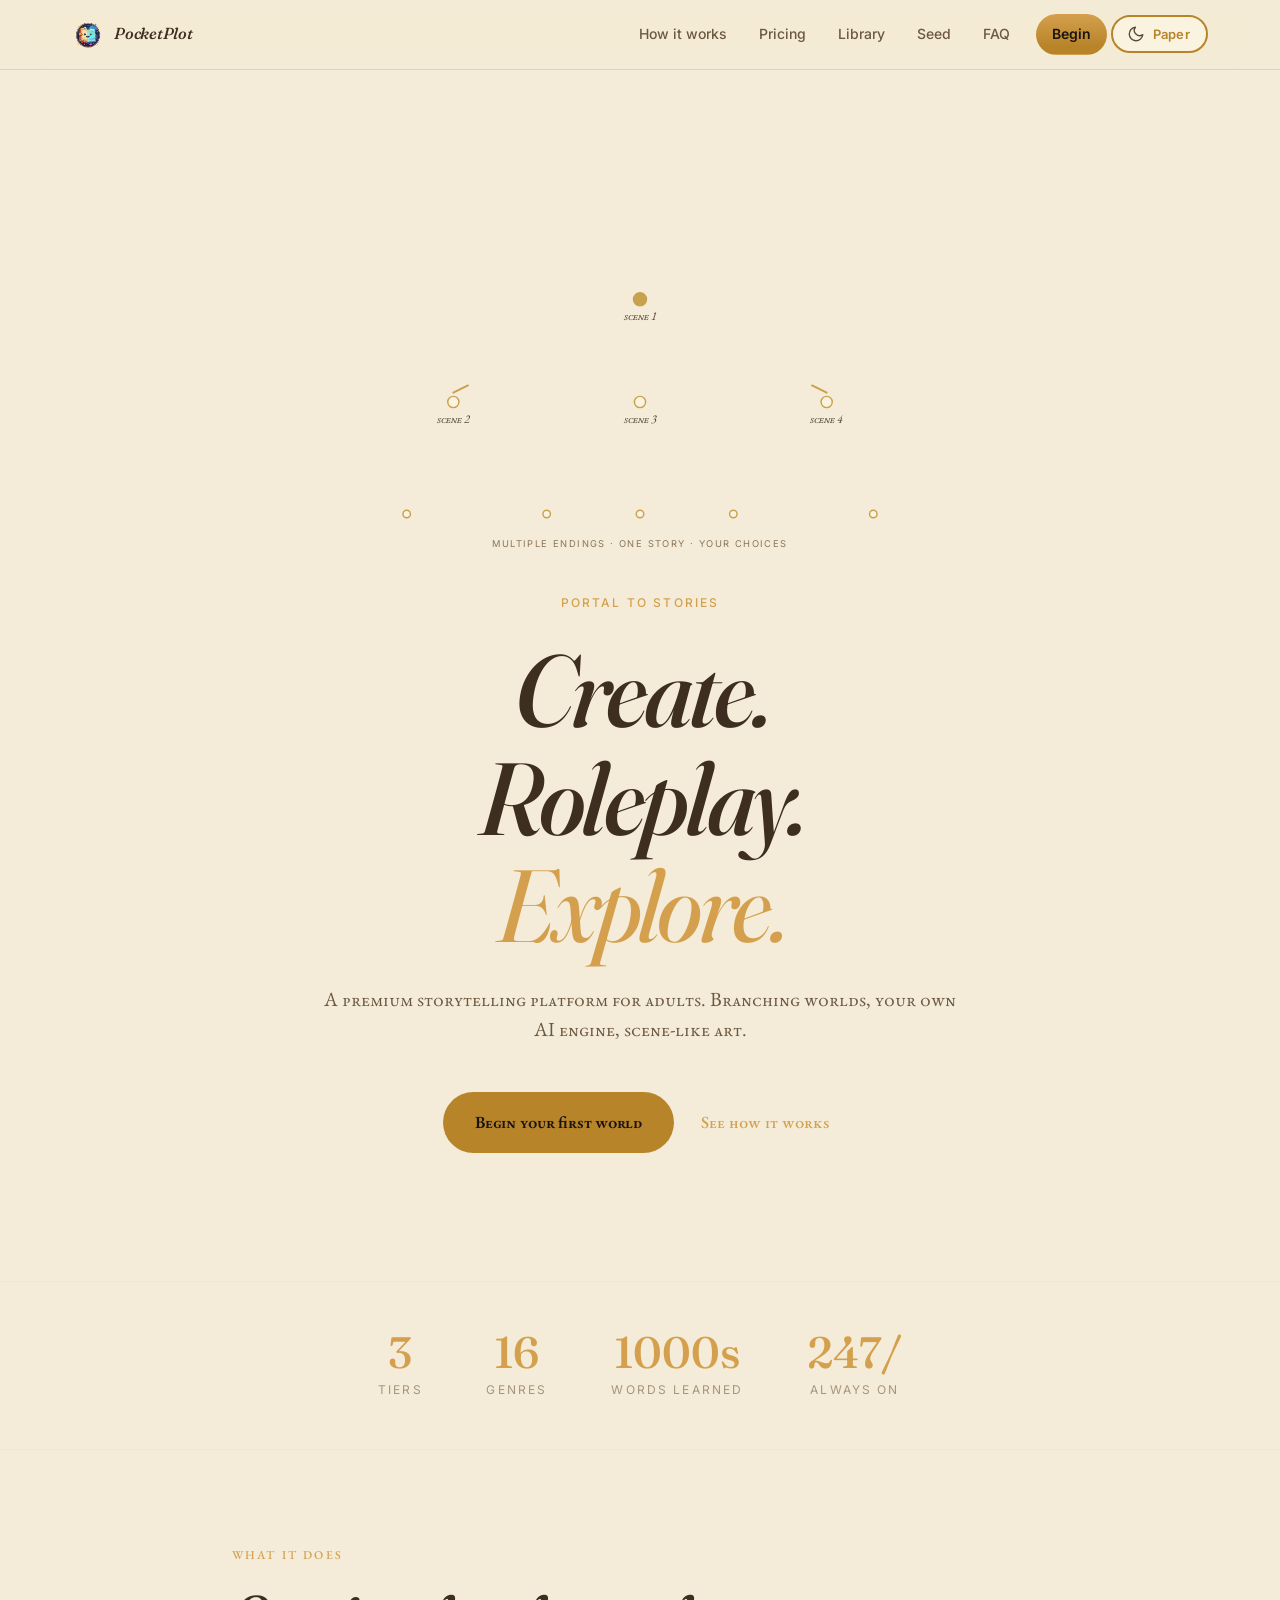
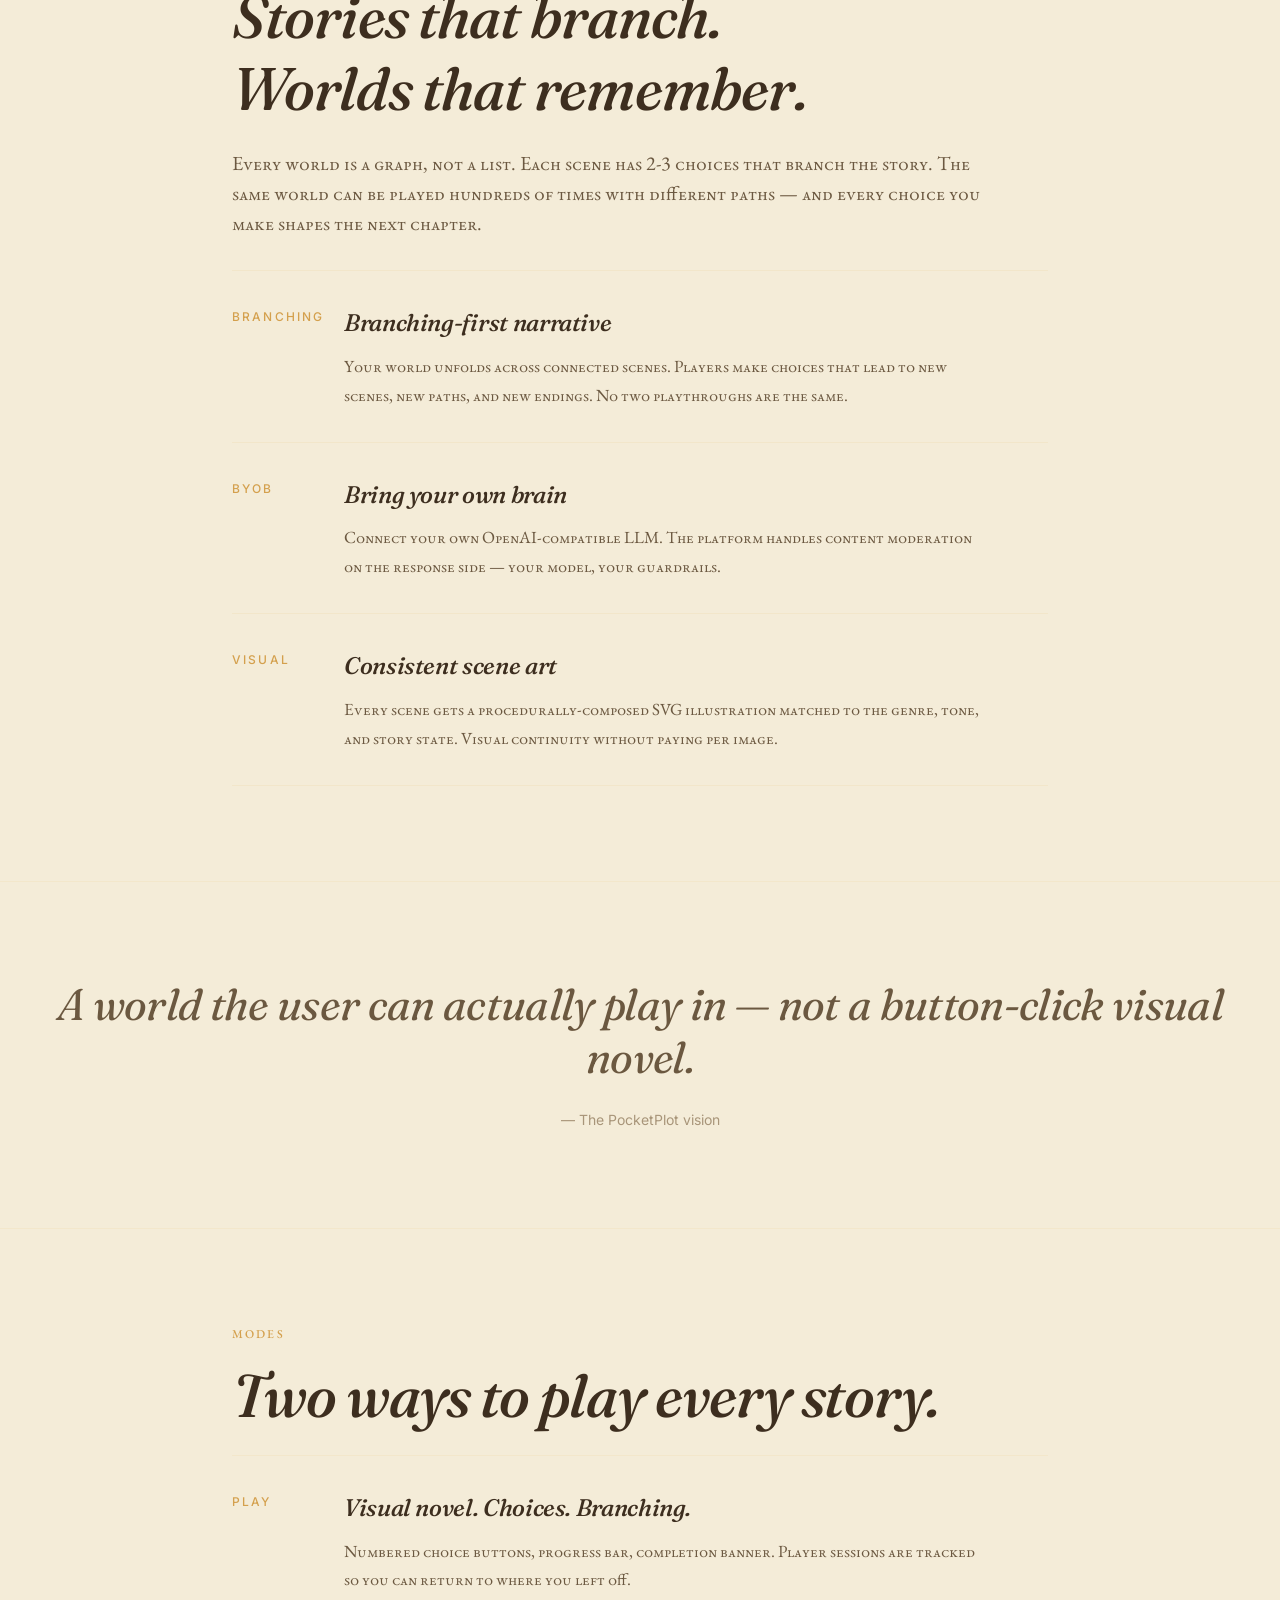
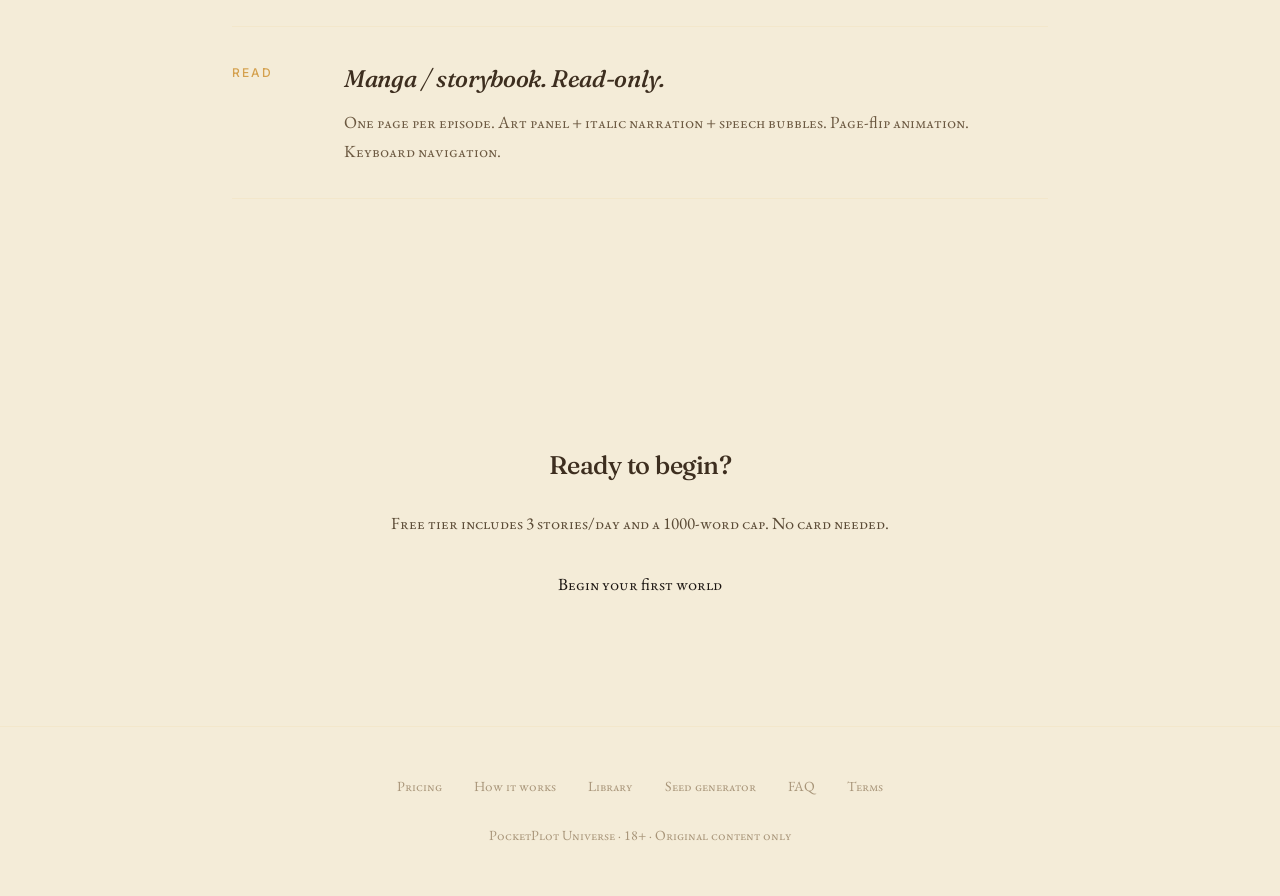
==== index.html @ 03533cb6 "v33: animated branching story SVG in hero + paper toggle fix" ====
<!doctype html>
<html lang="en">
<head>
<script>
(function() {
  const STORAGE_KEY = 'pocketplot-theme';
  // Valid themes
  const THEMES = ['warm-dark', 'warm-light'];
  const DEFAULT_THEME = 'warm-light';
  try {
    let theme = localStorage.getItem(STORAGE_KEY);
    if (!theme || !THEMES.includes(theme)) {
      // Detect system preference
      const prefersLight = window.matchMedia('(prefers-color-scheme: light)').matches;
      theme = DEFAULT_THEME;  // Always default to warm-light (Kindle paper)
      localStorage.setItem(STORAGE_KEY, theme);
    }
    document.documentElement.setAttribute('data-theme', theme);
    // Also expose theme on a CSS class for legacy support (if anyone uses it)
    document.documentElement.classList.add('theme-' + theme);
  } catch (e) {
    // localStorage might fail (private mode, etc) — fallback to default
    document.documentElement.setAttribute('data-theme', DEFAULT_THEME);
  }
})();
</script>
<meta charset="utf-8">
<meta name="viewport" content="width=device-width,initial-scale=1,viewport-fit=cover">
<title>PocketPlot Universe — Create. Roleplay. Explore.</title>
<meta name="description" content="Premium storytelling for adults. Branching worlds, BYOB, scene-like art. 18+.">
<link rel="canonical" href="/">
<link rel="manifest" href="/manifest.json">
<link rel="icon" type="image/png" href="/logo-icon-32.png" sizes="32x32">
<link rel="apple-touch-icon" href="/logo-icon-180.png">
<meta name="theme-color" content="#0a0f1c">
<meta property="og:title" content="PocketPlot Universe">
<meta property="og:description" content="Premium storytelling for adults. Branching worlds, BYOB, scene-like art. 18+.">
<meta property="og:type" content="website">
<meta property="og:image" content="/logo-og.png">
<meta property="og:image:width" content="1200">
<meta property="og:image:height" content="630">
<meta name="twitter:card" content="summary_large_image">
<meta name="twitter:image" content="/logo-og.png">
<link rel="preconnect" href="https://fonts.googleapis.com">
<link rel="preconnect" href="https://fonts.gstatic.com" crossorigin>
<link href="https://fonts.googleapis.com/css2?family=Fraunces:ital,wght@0,400;0,500;0,600;1,400;1,500&family=EB+Garamond:ital,wght@0,400;0,500;0,600;1,400&family=Inter:wght@400;500;600;700&display=swap" rel="stylesheet">
<link rel="stylesheet" href="/style.css?v=30">
</head>
<body>


<!-- V30-VERSION-FINGERPRINT: pocketplot-v30-2026-08-28-16:50-UNIQUE -->


<header class="nav">
  <div class="nav-row">
    <a href="/" class="brand-mark">
      <img src="/logo-240.png" alt="">
      <span class="word">PocketPlot</span>
    </a>
    <nav class="nav-links">
      <a href="/how-it-works" class="link">How it works</a>
      <a href="/pricing" class="link">Pricing</a>
      <a href="/library" class="link">Library</a>
      <a href="/seed" class="link">Seed</a>
      <a href="/faq" class="link">FAQ</a>
      <a href="/signup" class="cta">Begin</a>
      <button type="button" class="theme-toggle" id="theme-toggle-btn" aria-label="Switch between Paper and Night themes" title="Switch themes (Paper / Night)">
  <svg class="icon-sun" viewBox="0 0 24 24" fill="none" xmlns="http://www.w3.org/2000/svg" aria-hidden="true">
    <circle cx="12" cy="12" r="4" stroke="currentColor" stroke-width="1.8"/>
    <path d="M12 2v2M12 20v2M4.93 4.93l1.41 1.41M17.66 17.66l1.41 1.41M2 12h2M20 12h2M6.34 17.66l-1.41 1.41M19.07 4.93l-1.41 1.41" stroke="currentColor" stroke-width="1.8" stroke-linecap="round"/>
  </svg>
  <svg class="icon-moon" viewBox="0 0 24 24" fill="none" xmlns="http://www.w3.org/2000/svg" aria-hidden="true">
    <path d="M21 12.79A9 9 0 1 1 11.21 3 7 7 0 0 0 21 12.79z" stroke="currentColor" stroke-width="1.8" stroke-linecap="round" stroke-linejoin="round"/>
  </svg>
  <svg class="icon-paper" viewBox="0 0 24 24" fill="none" xmlns="http://www.w3.org/2000/svg" aria-hidden="true">
    <rect x="4" y="3" width="16" height="18" rx="2" stroke="currentColor" stroke-width="1.8"/>
    <path d="M8 8h8M8 12h8M8 16h5" stroke="currentColor" stroke-width="1.8" stroke-linecap="round"/>
  </svg>
  <span class="label label-dark">Night</span>
  <span class="label label-light">Paper</span>
</button>
<script>
  // Bind handler AFTER window.pocketplot is defined
  (function bindThemeToggle() {
    function tryBind() {
      var btn = document.getElementById('theme-toggle-btn');
      if (!btn || btn._ppBound) return;
      if (!window.pocketplot || typeof window.pocketplot.toggleTheme !== 'function') {
        setTimeout(tryBind, 5);
        return;
      }
      btn.addEventListener('click', function() { window.pocketplot.toggleTheme(); });
      btn._ppBound = true;
    }
    if (document.readyState === 'loading') {
      document.addEventListener('DOMContentLoaded', tryBind);
    } else if (document.body) {
      tryBind();
    } else {
      document.addEventListener('DOMContentLoaded', tryBind);
    }
  })();
</script>
  </nav>
  </div>
</header>

<main>

<section class="hero reveal">
  <svg class="branching-illustration reveal" viewBox="0 0 600 320" xmlns="http://www.w3.org/2000/svg" role="img" aria-label="Branching story paths" style="width:100%;max-width:560px;height:auto;margin:0 auto 32px;display:block;color:#c9a04e">
  <defs>
    <linearGradient id="path-grad" x1="0" y1="0" x2="1" y2="0">
      <stop offset="0%" stop-color="currentColor" stop-opacity="0.3"></stop>
      <stop offset="50%" stop-color="currentColor" stop-opacity="1"></stop>
      <stop offset="100%" stop-color="currentColor" stop-opacity="0.3"></stop>
    </linearGradient>
  </defs>
  <style>
    .branching-illustration .node { fill: var(--bg-elevated); stroke: currentColor; stroke-width: 1.5; }
    .branching-illustration .node-start { fill: currentColor; stroke: currentColor; }
    .branching-illustration .path { stroke: currentColor; stroke-width: 1.2; fill: none; opacity: 0.35; stroke-dasharray: 4 4; stroke-linecap: round; }
    .branching-illustration .path-active { opacity: 1; stroke-width: 2; stroke-dasharray: 200; stroke-dashoffset: 200; animation: drawPath 6s ease-in-out infinite; }
    .branching-illustration .label { font-family: 'EB Garamond', Georgia, serif; font-style: italic; font-size: 13px; fill: var(--text-body); text-anchor: middle; }
    .branching-illustration .label-eyebrow { font-family: 'Inter', sans-serif; font-size: 10px; letter-spacing: 0.15em; fill: var(--text-caption); text-anchor: middle; text-transform: uppercase; }
    .branching-illustration .endpoint { transform-origin: center; transform-box: fill-box; animation: pulseActive 6s ease-in-out infinite; }
    .branching-illustration .endpoint-1 { animation-delay: 1s; }
    .branching-illustration .endpoint-2 { animation-delay: 2.5s; }
    .branching-illustration .endpoint-3 { animation-delay: 4s; }
    .branching-illustration .endpoint-4 { animation-delay: 5.5s; }
    .branching-illustration .path-1 { animation-delay: 0s; }
    .branching-illustration .path-2 { animation-delay: 1.5s; }
    .branching-illustration .path-3 { animation-delay: 3s; }
    .branching-illustration .path-4 { animation-delay: 4.5s; }
    @keyframes drawPath { 0% { stroke-dashoffset: 200; opacity: 1; } 70% { stroke-dashoffset: 0; opacity: 1; } 100% { stroke-dashoffset: -200; opacity: 0.3; } }
    @keyframes pulseActive { 0%, 100% { transform: scale(1); opacity: 1; } 50% { transform: scale(1.15); opacity: 0.8; } }
    @media (prefers-reduced-motion: reduce) {
      .branching-illustration .path-active,
      .branching-illustration .endpoint-1, .endpoint-2, .endpoint-3, .endpoint-4 {
        animation: none !important;
        stroke-dashoffset: 0;
      }
    }
  </style>
  <g transform="translate(300, 40)"><circle class="node node-start" r="7"></circle><text class="label" y="22">scene 1</text></g>
  <path class="path path-active path-1" d="M 300,55 Q 200,90 100,140"></path>
  <path class="path path-active path-2" d="M 300,55 L 300,140"></path>
  <path class="path path-active path-3" d="M 300,55 Q 400,90 500,140"></path>
  <g class="endpoint endpoint-1" transform="translate(100, 150)"><circle class="node" r="6"></circle><text class="label" y="22">scene 2</text></g>
  <g class="endpoint endpoint-2" transform="translate(300, 150)"><circle class="node" r="6"></circle><text class="label" y="22">scene 3</text></g>
  <g class="endpoint endpoint-3" transform="translate(500, 150)"><circle class="node" r="6"></circle><text class="label" y="22">scene 4</text></g>
  <path class="path path-active path-1" d="M 100,165 Q 60,210 50,260"></path>
  <path class="path path-active path-2" d="M 100,165 Q 200,210 200,260"></path>
  <path class="path path-active path-3" d="M 300,165 L 300,260"></path>
  <path class="path path-active path-4" d="M 500,165 Q 400,210 400,260"></path>
  <path class="path path-active path-2" d="M 500,165 Q 540,210 550,260"></path>
  <g class="endpoint endpoint-1" transform="translate(50, 270)"><circle class="node" r="4"></circle></g>
  <g class="endpoint endpoint-2" transform="translate(200, 270)"><circle class="node" r="4"></circle></g>
  <g class="endpoint endpoint-3" transform="translate(300, 270)"><circle class="node" r="4"></circle></g>
  <g class="endpoint endpoint-4" transform="translate(400, 270)"><circle class="node" r="4"></circle></g>
  <g class="endpoint endpoint-2" transform="translate(550, 270)"><circle class="node" r="4"></circle></g>
  <text class="label-eyebrow" x="300" y="305">multiple endings · one story · your choices</text>
</svg>
<p class="eyebrow">Portal to stories</p>
  <h1>Create.<br>Roleplay.<br><em>Explore.</em></h1>
  <p class="lede">
    A premium storytelling platform for adults. Branching worlds, your own AI engine, scene-like art.
  </p>
  <div>
    <a href="/signup" class="cta-primary">Begin your first world
      <svg class="cta-arrow" viewBox="0 0 16 16" fill="none" xmlns="http://www.w3.org/2000/svg" style="display:none">
        <path d="M3 8h10m-4-4 4 4-4 4" stroke="currentColor" stroke-width="1.5" stroke-linecap="round" stroke-linejoin="round"/>
      </svg>
    </a>
    <a href="/how-it-works" class="cta-secondary">See how it works</a>
  </div>
</section>

<section class="stats">
  <div class="stat reveal"><div class="n">3</div><div class="label">Tiers</div></div>
  <div class="stat"><div class="n">16</div><div class="label">Genres</div></div>
  <div class="stat"><div class="n">1000s</div><div class="label">Words learned</div></div>
  <div class="stat"><div class="n">24/7</div><div class="label">Always on</div></div>
</section>

<section class="section reveal">
  <p class="section-eyebrow">What it does</p>
  <h2>Stories that branch.<br>Worlds that remember.</h2>
  <p>
    Every world is a graph, not a list. Each scene has 2-3 choices that branch the story. The same world can be played hundreds of times with different paths — and every choice you make shapes the next chapter.
  </p>
  <div>
    <div class="feature">
      <div class="label">Branching</div>
      <div>
        <h3>Branching-first narrative</h3>
        <p>Your world unfolds across connected scenes. Players make choices that lead to new scenes, new paths, and new endings. No two playthroughs are the same.</p>
      </div>
    </div>
    <div class="feature">
      <div class="label">BYOB</div>
      <div>
        <h3>Bring your own brain</h3>
        <p>Connect your own OpenAI-compatible LLM. The platform handles content moderation on the response side — your model, your guardrails.</p>
      </div>
    </div>
    <div class="feature">
      <div class="label">Visual</div>
      <div>
        <h3>Consistent scene art</h3>
        <p>Every scene gets a procedurally-composed SVG illustration matched to the genre, tone, and story state. Visual continuity without paying per image.</p>
      </div>
    </div>
  </div>
</section>

<section class="quote">
  <blockquote>
    A world the user can actually play in — not a button-click visual novel.
  </blockquote>
  <cite>— The PocketPlot vision</cite>
</section>

<section class="section">
  <p class="section-eyebrow">Modes</p>
  <h2>Two ways to play every story.</h2>
  <div>
    <div class="feature">
      <div class="label">Play</div>
      <div>
        <h3>Visual novel. Choices. Branching.</h3>
        <p>Numbered choice buttons, progress bar, completion banner. Player sessions are tracked so you can return to where you left off.</p>
      </div>
    </div>
    <div class="feature">
      <div class="label">Read</div>
      <div>
        <h3>Manga / storybook. Read-only.</h3>
        <p>One page per episode. Art panel + italic narration + speech bubbles. Page-flip animation. Keyboard navigation.</p>
      </div>
    </div>
  </div>
</section>

<section class="cta-strip reveal">
  <h2>Ready to begin?</h2>
  <p class="lede" style="margin-bottom:32px;">Free tier includes 3 stories/day and a 1000-word cap. No card needed.</p>
  <a href="/signup" class="cta-primary">Begin your first world</a>
</section>

</main>

<footer>
  <div class="links">
    <a href="/pricing">Pricing</a>
    <a href="/how-it-works">How it works</a>
    <a href="/library">Library</a>
    <a href="/seed">Seed generator</a>
    <a href="/faq">FAQ</a>
    <a href="/terms">Terms</a>
  </div>
  <div>PocketPlot Universe · 18+ · Original content only</div>
</footer>

<div class="mobile-bottom-nav" aria-label="Mobile navigation">
  <a href="/" class="active">
    <svg class="icon" viewBox="0 0 24 24" fill="none" xmlns="http://www.w3.org/2000/svg"><path d="M3 12 12 3l9 9M5 10v10h14V10" stroke="currentColor" stroke-width="1.6" stroke-linecap="round" stroke-linejoin="round"/></svg>
    <span>Home</span>
  </a>
  <a href="/library">
    <svg class="icon" viewBox="0 0 24 24" fill="none" xmlns="http://www.w3.org/2000/svg"><path d="M4 4h16v16H4zM4 8h16M8 4v16" stroke="currentColor" stroke-width="1.6" stroke-linecap="round"/></svg>
    <span>Library</span>
  </a>
  <a href="/me">
    <svg class="icon" viewBox="0 0 24 24" fill="none" xmlns="http://www.w3.org/2000/svg"><circle cx="12" cy="8" r="4" stroke="currentColor" stroke-width="1.6"/><path d="M4 21c0-4.4 3.6-8 8-8s8 3.6 8 8" stroke="currentColor" stroke-width="1.6" stroke-linecap="round"/></svg>
    <span>Me</span>
  </a>
</div>

<script>
window.pocketplot = window.pocketplot || {};
window.pocketplot.setTheme = function(theme) {
  if (!['warm-dark', 'warm-light'].includes(theme)) {
    theme = 'warm-dark';
  }
  document.documentElement.setAttribute('data-theme', theme);
  try {
    localStorage.setItem('pocketplot-theme', theme);
  } catch (e) {}
  document.dispatchEvent(new CustomEvent('themechange', { detail: { theme: theme }}));
  try {
    fetch('/api/theme', {
      method: 'POST',
      headers: { 'Content-Type': 'application/json' },
      body: JSON.stringify({ theme: theme }),
      credentials: 'same-origin',
    }).catch(function() {});
  } catch (e) {}
  return theme;
};
window.pocketplot.toggleTheme = function() {
  var current = document.documentElement.getAttribute('data-theme') || 'warm-dark';
  var next = current === 'warm-dark' ? 'warm-light' : 'warm-dark';
  return window.pocketplot.setTheme(next);
};
window.pocketplot.getTheme = function() {
  return document.documentElement.getAttribute('data-theme') || 'warm-dark';
};
// Bind toggle button when it appears (coordinated with nav script's _ppBound flag)
document.addEventListener('DOMContentLoaded', function() {
  var btn = document.getElementById('theme-toggle-btn');
  if (btn && !btn._ppBound) {
    btn.addEventListener('click', function() {
      window.pocketplot.toggleTheme();
    });
    btn._ppBound = true;
  }
});
</script>
<script>
if ('serviceWorker' in navigator) {
  navigator.serviceWorker.register('/sw.js').catch(function() {});
}
</script>


<script>
// v33 motion: scroll-triggered reveals + count-up animations
(function() {
  var prefersReducedMotion = window.matchMedia('(prefers-reduced-motion: reduce)').matches;

  // If reduced motion, reveal everything immediately and bail
  if (prefersReducedMotion) {
    document.querySelectorAll('.reveal').forEach(function(el) {
      el.classList.add('visible');
    });
    document.querySelectorAll('.stat .n').forEach(function(el) {
      el.classList.add('visible');
    });
    return;
  }

  // IntersectionObserver: add .visible when 15% in view
  if ('IntersectionObserver' in window) {
    var observer = new IntersectionObserver(function(entries) {
      entries.forEach(function(entry) {
        if (entry.isIntersecting) {
          entry.target.classList.add('visible');
          observer.unobserve(entry.target);
        }
      });
    }, {
      threshold: 0.15,
      rootMargin: '0px 0px -60px 0px'  // trigger slightly before fully visible
    });

    // Observe all .reveal elements
    document.querySelectorAll('.reveal').forEach(function(el) {
      observer.observe(el);
    });

    // Observe stat numbers (have their own .n class)
    document.querySelectorAll('.stat .n').forEach(function(el) {
      observer.observe(el);
    });
  } else {
    // Fallback: just show everything
    document.querySelectorAll('.reveal, .stat .n').forEach(function(el) {
      el.classList.add('visible');
    });
  }

  // Toggle button: add spinning class momentarily on click
  var toggleBtn = document.getElementById('theme-toggle-btn');
  if (toggleBtn) {
    toggleBtn.addEventListener('click', function() {
      toggleBtn.classList.add('spinning');
      setTimeout(function() {
        toggleBtn.classList.remove('spinning');
      }, 400);
    });
  }

  // Count-up animation for .stat .n when it gets .visible
  document.querySelectorAll('.stat .n').forEach(function(el) {
    var targetText = (el.textContent || '').trim();
    var targetNum = parseFloat(targetText.replace(/[^0-9.]/g, ''));
    if (isNaN(targetNum)) return;
    var duration = 1200;
    var start = performance.now();
    var origText = targetText;
    var suffix = targetText.replace(/[0-9.]/g, '').trim();

    function tick() {
      var elapsed = performance.now() - start;
      if (elapsed >= duration) {
        el.textContent = targetNum + suffix;
        return;
      }
      var progress = elapsed / duration;
      // ease-out-cubic
      var eased = 1 - Math.pow(1 - progress, 3);
      var current = Math.floor(targetNum * eased);
      el.textContent = current + suffix;
      requestAnimationFrame(tick);
    }

    // Start count-up when .visible class is added
    var mo = new MutationObserver(function(muts) {
      muts.forEach(function(m) {
        if (m.attributeName === 'class' && el.classList.contains('visible')) {
          mo.disconnect();
          el.textContent = '0' + suffix;
          requestAnimationFrame(tick);
        }
      });
    });
    mo.observe(el, { attributes: true });
  });
})();
</script>
<!-- v33 motion system applied -->
</body>
</html>
---- style.css ----
/* v27: Apple-style restructure
   - Display type dominates
   - Single focal point per viewport
   - One restrained accent (brass) + monochromatic base
   - Generous line-height + breathing room
   - Subtle, deliberate motion
*/

:root {
  /* Colors — keep palette, add monochrome scale */
  --navy-deepest:  #050811;
  --navy-deep:     #0a0f1c;
  --navy:          #0e1a2e;
  --navy-2:        #15243f;
  --navy-3:        #1f3460;
  --navy-4:        #2a4275;

  --ink:           #f5ecd6;
  --ink-soft:      #d8cba8;
  --ink-muted:     #9eb6d4;
  --ink-faint:     #6c7891;

  --brass:         #c9a04e;
  --brass-l:       #e8c879;
  --brass-d:       #8a6a26;
  --amber:         #f0b54a;

  /* Single restrained accent — only used on focus/active states */
  --accent:        #c9a04e;

  /* Hairline borders (barely-there) */
  --hairline:      rgba(232, 200, 121, 0.14);
  --hairline-2:    rgba(232, 200, 121, 0.28);
  --hairline-strong: rgba(232, 200, 121, 0.45);

  /* Glass for overlays */
  --glass:         rgba(15, 26, 46, 0.78);
  --glass-blur:    saturate(180%) blur(20px);

  /* Type scale — Apple-style: bigger, more breathing */
  --type-xs:       0.75rem;
  --type-sm:       0.875rem;
  --type-base:     1.0625rem;     /* 17px body */
  --type-md:       1.25rem;
  --type-lg:       1.5rem;
  --type-xl:       2rem;
  --type-2xl:      2.75rem;
  --type-3xl:      3.75rem;
  --type-display:  5rem;          /* 80px hero */
  --type-display-l: 6.5rem;        /* 104px hero */
  --type-display-xl: 8rem;         /* 128px hero */

  /* Fonts */
  --font-serif: 'Fraunces', 'Playfair Display', Georgia, serif;
  --font-body: 'EB Garamond', 'Georgia', 'Times New Roman', serif;
  --font-ui: 'Inter', 'DM Sans', system-ui, -apple-system, sans-serif;
  --font-display: 'Fraunces', 'Playfair Display', Georgia, serif
  --font-mono:     'JetBrains Mono', 'IBM Plex Mono', monospace;

  /* Spacing — generous */
  --space-1:  0.5rem;
  --space-2:  1rem;
  --space-3:  1.5rem;
  --space-4:  2rem;
  --space-5:  3rem;
  --space-6:  4rem;
  --space-7:  6rem;
  --space-8:  8rem;
  --space-9:  12rem;

  /* Line heights — Apple-style: roomy */
  --lh-tight:  1.05;
  --lh-snug:   1.2;
  --lh-normal: 1.5;
  --lh-loose:  1.7;

  /* Letter spacing */
  --tracking-tight:  -0.035em;
  --tracking-snug:   -0.015em;
  --tracking-normal: 0;
  --tracking-wide:   0.08em;
  --tracking-caps:   0.18em;

  /* Radii */
  --radius-sm:  4px;
  --radius:     8px;
  --radius-lg:  14px;
  --radius-pill: 999px;

  /* Motion */
  --ease-out:    cubic-bezier(0.16, 1, 0.3, 1);
  --ease-in-out: cubic-bezier(0.65, 0, 0.35, 1);
  --dur-fast:    120ms;
  --dur:         220ms;
  --dur-slow:    480ms;
}

* { box-sizing: border-box; }
html, body { margin: 0; padding: 0; }
html { -webkit-text-size-adjust: 100%; }
body {
  background: var(--bg);
  color: var(--ink);font-family: var(--font-body);
  font-size: var(--type-base);
  line-height: var(--lh-loose);
  font-feature-settings: "kern" 1, "liga" 1, "ss01" 1;
  -webkit-font-smoothing: antialiased;
  -moz-osx-font-smoothing: grayscale;
  overflow-x: hidden;
}

/* Brand-mark wordmark in nav — minimal, no big illustration */
.brand-mark {
  display: inline-flex;
  align-items: center;
  gap: 10px;
  text-decoration: none;
  color: inherit;
}
.brand-mark img {
  width: 32px; height: 30px;
  border-radius: 4px;
}
.brand-mark .word {
  font-family: var(--font-serif);
  font-style: italic;
  font-weight: 500;
  font-size: 16px;
  color: var(--ink);
  letter-spacing: var(--tracking-snug);
}

/* ========================================================================
   NAV — sticky, frosted-glass, minimal
   ======================================================================== */
header.nav {
  position: sticky;
  top: 0;
  z-index: 100;
  background: var(--glass);
  backdrop-filter: var(--glass-blur);
  -webkit-backdrop-filter: var(--glass-blur);
  border-bottom: 1px solid var(--hairline);
}
.nav-row {
  max-width: 1200px;
  margin: 0 auto;
  padding: 14px 32px;
  display: flex;
  align-items: center;
  justify-content: space-between;
  font-size: var(--type-sm);
}
.nav-links {
  display: flex;
  gap: 4px;
  align-items: center;
}
.nav-links a {
  color: var(--ink-soft);
  text-decoration: none;
  padding: 8px 14px;
  border-radius: var(--radius-sm);
  transition: color var(--dur-fast), background var(--dur-fast);
  font-weight: 500;
}
.nav-links a:hover {
  color: var(--ink);
  background: rgba(232, 200, 121, 0.06);
}
.nav-links a.active {
  color: var(--ink);
}
.nav-links a.cta {
  color: #1a1410;
  background: linear-gradient(180deg, var(--accent-light), var(--accent) 80%);
  padding: 8px 16px;
  border-radius: var(--radius-pill);
  margin-left: 8px;
  font-weight: 600;
}
.nav-links a.cta:hover {
  color: #1a1410;
  background: linear-gradient(180deg, var(--accent-light), var(--accent) 60%);
}

@media (max-width: 760px) {
  .nav-links .link { display: none; }
  .nav-links .cta { display: inline-flex; }
}

/* ========================================================================
   HERO — Apple-style: text-only focal point, single CTA, massive type
   ======================================================================== */
.hero {
  max-width: 880px;
  margin: 0 auto;
  padding: var(--space-9) 32px var(--space-8);
  text-align: center;
}
.hero .eyebrow {
  font-size: var(--type-xs);
  letter-spacing: var(--tracking-caps);
  text-transform: uppercase;
  color: var(--accent-light);
  font-weight: 500;
  margin-bottom: var(--space-3);
}
.hero h1 {
  font-family: var(--font-serif);
  font-style: italic;
  font-weight: 500;
  font-size: clamp(3rem, 8vw, var(--type-display-xl));
  line-height: var(--lh-tight);
  letter-spacing: var(--tracking-tight);
  color: var(--ink);
  margin: 0 0 var(--space-3);
}
.hero h1 em {
  font-style: italic;
  color: var(--accent-light);
  font-weight: 400;
}
.hero .lede {
  font-size: var(--type-md);
  line-height: var(--lh-normal);
  color: var(--ink-soft);
  margin: 0 auto var(--space-5);
  max-width: 32em;
}
.hero .cta-primary {
  display: inline-flex;
  align-items: center;
  gap: 8px;
  padding: 16px 32px;
  background: var(--accent);
  color: #1a1410;
  border-radius: var(--radius-pill);
  text-decoration: none;
  font-weight: 600;
  font-size: var(--type-base);
  letter-spacing: var(--tracking-snug);
  transition: background var(--dur), transform var(--dur) var(--ease-out);
}
.hero .cta-primary:hover {
  background: var(--accent-light);
  transform: translateY(-1px);
}
.hero .cta-secondary {
  display: inline-flex;
  align-items: center;
  gap: 6px;
  margin-left: var(--space-2);
  color: var(--accent-light);
  text-decoration: none;
  font-weight: 500;
  padding: 16px 8px;
}
.hero .cta-secondary:hover { color: var(--accent-warm); }
.hero .cta-arrow {
  width: 14px; height: 14px;
  transition: transform var(--dur) var(--ease-out);
}
.hero .cta-secondary:hover .cta-arrow { transform: translateX(3px); }

/* ========================================================================
   SECTION — Apple-style: max-width 880, single focal point per section
   ======================================================================== */
.section {
  max-width: 880px;
  margin: 0 auto;
  padding: var(--space-7) 32px;
}
.section + .section { border-top: 1px solid var(--hairline); }
.section .section-eyebrow {
  font-size: var(--type-xs);
  letter-spacing: var(--tracking-caps);
  text-transform: uppercase;
  color: var(--accent-light);
  margin-bottom: var(--space-2);
  font-weight: 500;
}
.section h2 {
  font-family: var(--font-serif);
  font-style: italic;
  font-weight: 500;
  font-size: clamp(2rem, 5vw, var(--type-3xl));
  line-height: var(--lh-snug);
  letter-spacing: var(--tracking-snug);
  color: var(--ink);
  margin: 0 0 var(--space-3);
}
.section p {
  font-size: var(--type-md);
  line-height: var(--lh-normal);
  color: var(--ink-soft);
  margin: 0 0 var(--space-4);
  max-width: 38em;
}

/* Feature row — single line, no card */
.feature {
  display: grid;
  grid-template-columns: 80px 1fr;
  gap: var(--space-4);
  align-items: start;
  padding: var(--space-4) 0;
  border-top: 1px solid var(--hairline);
}
.feature:last-child { border-bottom: 1px solid var(--hairline); }
.feature .label {
  font-family: var(--font-ui);
  font-size: var(--type-xs);
  letter-spacing: var(--tracking-caps);
  text-transform: uppercase;
  color: var(--accent-light);
  font-weight: 500;
  padding-top: 4px;
}
.feature h3 {
  font-family: var(--font-serif);
  font-style: italic;
  font-weight: 500;
  font-size: var(--type-lg);
  margin: 0 0 var(--space-1);
  color: var(--ink);
  letter-spacing: var(--tracking-snug);
}
.feature p {
  font-size: var(--type-base);
  color: var(--ink-soft);
  margin: 0;
  line-height: var(--lh-loose);
}

/* Stats strip — minimal */
.stats {
  display: flex;
  gap: var(--space-6);
  flex-wrap: wrap;
  justify-content: center;
  padding: var(--space-5) 0;
  border-top: 1px solid var(--hairline);
  border-bottom: 1px solid var(--hairline);
}
.stat { text-align: center; }
.stat .n {
  font-family: var(--font-serif);
  font-weight: 500;
  font-size: var(--type-2xl);
  color: var(--accent-light);
  line-height: 1;
  margin-bottom: 6px;
}
.stat .label {
  font-size: var(--type-xs);
  letter-spacing: var(--tracking-caps);
  text-transform: uppercase;
  color: var(--ink-faint);
}

/* Quote — editorial style */
.quote {
  text-align: center;
  padding: var(--space-7) 32px;
  border-top: 1px solid var(--hairline);
  border-bottom: 1px solid var(--hairline);
}
.quote blockquote {
  font-family: var(--font-serif);
  font-style: italic;
  font-size: clamp(1.5rem, 3.5vw, var(--type-2xl));
  line-height: var(--lh-snug);
  color: var(--ink-soft);
  margin: 0 auto;
  max-width: 32em;
  letter-spacing: var(--tracking-snug);
}
.quote cite {
  display: block;
  margin-top: var(--space-3);
  font-family: var(--font-ui);
  font-style: normal;
  font-size: var(--type-sm);
  color: var(--ink-faint);
}

/* CTA strip at bottom */
.cta-strip {
  text-align: center;
  padding: var(--space-8) 32px;
}

/* ========================================================================
   FOOTER — minimal
   ======================================================================== */
footer {
  border-top: 1px solid var(--hairline);
  padding: var(--space-5) 32px;
  text-align: center;
  font-size: var(--type-sm);
  color: var(--ink-faint);
}
footer .links {
  display: flex;
  justify-content: center;
  gap: var(--space-4);
  margin-bottom: var(--space-3);
  flex-wrap: wrap;
}
footer a {
  color: var(--ink-faint);
  text-decoration: none;
}
footer a:hover { color: var(--accent-light); }

/* ========================================================================
   MOBILE — bottom tab bar + simplified layout
   ======================================================================== */
.mobile-bottom-nav {
  display: none;
}
@media (max-width: 760px) {
  body { padding-bottom: 60px; }
  .mobile-bottom-nav {
    display: flex;
    position: fixed;
    bottom: 0; left: 0; right: 0;
    height: 56px;
    background: var(--glass);
    backdrop-filter: var(--glass-blur);
    -webkit-backdrop-filter: var(--glass-blur);
    border-top: 1px solid var(--hairline);
    z-index: 90;
    justify-content: space-around;
    align-items: center;
    padding-bottom: env(safe-area-inset-bottom, 0);
  }
  .mobile-bottom-nav a {
    display: flex;
    flex-direction: column;
    align-items: center;
    gap: 2px;
    color: var(--ink-faint);
    text-decoration: none;
    font-size: 11px;
    padding: 6px 12px;
    min-width: 56px;
    min-height: 44px;
    justify-content: center;
  }
  .mobile-bottom-nav a.active { color: var(--accent-light); }
  .mobile-bottom-nav .icon {
    width: 22px; height: 22px;
  }
}
@media (min-width: 761px) {
  .mobile-bottom-nav { display: none; }
}

/* v31: BIG, OBVIOUS theme toggle - Kindle vs Dark */
.theme-toggle {
  display: inline-flex;
  align-items: center;
  gap: 8px;
  background: var(--bg-elevated);
  border: 2px solid var(--brand);
  border-radius: var(--radius-pill, 999px);
  padding: 8px 16px 8px 14px;
  font-family: var(--font-ui);
  font-size: 13px;
  font-weight: 600;
  color: var(--text-body);
  cursor: pointer;
  transition: all 200ms ease;
  white-space: nowrap;
  flex-shrink: 0;
}
.theme-toggle:hover {
  border-color: var(--brand-light);
  background: var(--brand-soft);
  color: var(--text-heading);
  transform: translateY(-1px);
}
.theme-toggle .label {
  font-size: 13px;
  letter-spacing: 0.02em;
}
.theme-toggle svg {
  width: 18px;
  height: 18px;
  flex-shrink: 0;
}
.theme-toggle .icon-moon { display: none; }
.theme-toggle .icon-sun { display: inline-block; }
.theme-toggle .icon-paper { display: none; }
html[data-theme="warm-light"] .theme-toggle .icon-sun { display: none; }
html[data-theme="warm-light"] .theme-toggle .icon-moon { display: inline-block; }
html[data-theme="warm-light"] .theme-toggle .label { color: var(--brand); }


/* v29 theme system (Kindle-e-ink warm themes) */

v30 design system - layered on top of v29 */

:root, html[data-theme="warm-dark"] {
  /* === Backgrounds === */
  --bg:              #0a0f1c;       /* page background */
  --bg-elevated:     #15243f;       /* cards, surfaces, raised UI */
  --bg-overlay:      rgba(15, 26, 46, 0.78);  /* nav backdrop blur */
  --surface:         #1f3460;       /* hover states */
  --surface-strong:  #2a4275;       /* pressed/active */

  /* === Text hierarchy (4 tiers) === */
  --text-heading:    #f5ecd6;       /* h1, h2, page titles */
  --text-body:       #d8cba8;       /* paragraphs */
  --text-caption:    #9eb6d4;       /* hints, timestamps */
  --text-faint:      #6c7891;       /* footer, near-invisible */

  /* === Brand & actions === */
  --brand:           #c9a04e;       /* brass — the single brand color */
  --brand-light:     #e8c879;       /* hover, focus */
  --brand-deep:      #8a6a26;       /* pressed state */
  --brand-soft:      rgba(201, 160, 78, 0.18);  /* selection bg */
  --brand-text:      #1a1410;       /* text color on brass backgrounds */
  --accent:          #c9a04e;       /* alias of brand for clarity */

  /* === Status === */
  --success:         #1d6b50;       /* emerald - done, success */
  --success-light:   #3a8c6c;
  --warning:         #f0b54a;       /* amber - caution */
  --warning-deep:    #8a5e1a;
  --danger:          #a02020;       /* rust - delete, error */
  --danger-light:    #e07070;

  /* === Surfaces === */
  --border:          rgba(201, 160, 78, 0.18);
  --border-strong:   rgba(201, 160, 78, 0.45);
  --shadow-sm:       0 1px 3px rgba(0, 0, 0, 0.20);
  --shadow:          0 4px 12px rgba(0, 0, 0, 0.45);
  --shadow-lg:       0 14px 32px rgba(0, 0, 0, 0.55);
}


html[data-theme="warm-light"] {
  /* === Backgrounds === */
  --bg:              #f4ecd8;       /* warm cream paper */
  --bg-elevated:     #faf3e0;       /* lighter cream for cards */
  --bg-overlay:      rgba(244, 236, 216, 0.85);
  --surface:         #ebe0c8;
  --surface-strong:  #d8c8a8;

  /* === Text hierarchy === */
  --text-heading:    #3d2e1f;       /* warm dark brown - strongest */
  --text-body:       #5a4a35;       /* warm brown body */
  --text-caption:    #8b7558;       /* tertiary warm brown */
  --text-faint:      #a89579;       /* near-invisible warm brown */

  /* === Brand & actions === */
  --brand:           #b8842a;       /* brass - warmer/darker for cream bg */
  --brand-light:     #d4a04d;
  --brand-deep:      #7a5518;
  --brand-soft:      rgba(184, 132, 42, 0.14);
  --brand-text:      #fef9ec;       /* light text on brass button */
  --accent:          #b8842a;

  /* === Status === */
  --success:         #2d8a5e;       /* slightly darker emerald for cream */
  --success-light:   #4ca97a;
  --warning:         #c89030;       /* darker amber for cream */
  --warning-deep:    #a07020;
  --danger:          #b03030;       /* slightly brighter rust for cream */
  --danger-light:    #d05050;

  /* === Surfaces === */
  --border:          rgba(122, 98, 56, 0.20);
  --border-strong:   rgba(122, 98, 56, 0.55);
  --shadow-sm:       0 1px 3px rgba(60, 40, 15, 0.10);
  --shadow:          0 1px 3px rgba(60, 40, 15, 0.12), 0 4px 10px rgba(60, 40, 15, 0.06);
  --shadow-lg:       0 4px 12px rgba(60, 40, 15, 0.18), 0 14px 28px rgba(60, 40, 15, 0.12);
}


/* === Base typography (resets existing colors to use new tokens) === */
html, body {
  background: var(--bg);
  color: var(--text-body);
  transition: background 220ms ease, color 220ms ease;
}
h1, h2, h3, h4 {
  color: var(--text-heading);
  font-family: var(--font-serif, Georgia, serif);
  font-weight: 500;
  letter-spacing: -0.02em;
}
p, li {
  color: var(--text-body);
}
small, .text-caption {
  color: var(--text-caption);
}
.text-faint {
  color: var(--text-faint);
}

/* === Buttons (3 tiers) === */
.btn-primary, button.btn-primary, a.btn-primary {
  background: linear-gradient(180deg, var(--brand-light) 0%, var(--brand) 70%, var(--brand-deep) 100%);
  color: var(--brand-text);
  border: 1px solid rgba(255, 255, 255, 0.10);
  border-radius: var(--radius-pill, 999px);
  font-weight: 600;
  letter-spacing: -0.01em;
  padding: 14px 28px;
  box-shadow:
    0 1px 0 rgba(255, 255, 255, 0.20) inset,
    0 0 0 1px var(--border-strong),
    0 6px 18px var(--brand-soft),
    0 2px 6px var(--shadow-sm);
  transition: transform 200ms var(--ease-out), box-shadow 200ms;
}
.btn-primary:hover {
  transform: translateY(-1px);
  box-shadow:
    0 1px 0 rgba(255, 255, 255, 0.30) inset,
    0 0 0 1px var(--brand-light),
    0 10px 24px rgba(201, 160, 78, 0.28),
    0 3px 8px var(--shadow);
}

.btn-secondary {
  background: transparent;
  color: var(--text-body);
  border: 1px solid var(--border-strong);
  border-radius: var(--radius-pill, 999px);
  padding: 13px 26px;
  font-weight: 600;
  transition: background 200ms, border-color 200ms, color 200ms;
}
.btn-secondary:hover {
  background: var(--brand-soft);
  border-color: var(--brand);
  color: var(--text-heading);
}

.btn-tertiary {
  background: transparent;
  color: var(--brand);
  text-decoration: none;
  font-weight: 500;
  padding: 8px 4px;
  border: none;
  border-bottom: 1px solid transparent;
  transition: border-color 200ms;
}
.btn-tertiary:hover {
  border-bottom-color: var(--brand);
}

/* === Status badges === */
.status-success, .badge-success {
  background: var(--brand-soft);
  color: var(--success-light);
  border: 1px solid var(--success);
}
.status-warning, .badge-warning {
  background: rgba(240, 181, 74, 0.10);
  color: var(--warning);
  border: 1px solid var(--warning);
}
.status-danger, .badge-danger {
  background: rgba(160, 32, 32, 0.10);
  color: var(--danger-light);
  border: 1px solid var(--danger);
}
html[data-theme="warm-light"] .status-warning {
  color: var(--warning-deep);
}

/* === Cards === */
.card, .panel {
  background: var(--bg-elevated);
  border: 1px solid var(--border);
  border-radius: var(--radius-lg, 16px);
  padding: var(--space-6, 2rem);
  box-shadow: var(--shadow-sm);
}
.card:hover {
  border-color: var(--border-strong);
  background: linear-gradient(180deg, var(--bg-elevated) 0%, var(--surface) 100%);
}

/* === Links === */
a {
  color: var(--brand);
  text-decoration: none;
  border-bottom: 1px solid transparent;
  transition: border-color 200ms;
}
a:hover {
  border-bottom-color: var(--brand);
}

/* === Nav === */
.nav, header.nav {
  background: var(--bg-overlay);
  border-bottom: 1px solid var(--border);
}

/* === Inputs === */
input, textarea, select {
  background: var(--bg-elevated);
  color: var(--text-heading);
  border: 1px solid var(--border-strong);
  border-radius: var(--radius, 8px);
}
input:focus, textarea:focus {
  border-color: var(--brand);
  outline: none;
  box-shadow: 0 0 0 3px var(--brand-soft);
}
::placeholder {
  color: var(--text-faint);
}

/* === Buttons (interactive ink) === */
button, a.btn {
  -webkit-tap-highlight-color: transparent;
}

/* === Selection === */
::selection {
  background: var(--brand-soft);
  color: var(--text-heading);
}



/* ============================================================
   THEME TOKENS - v29: Kindle-e-ink warm themes
   Each semantic variable gets values for BOTH themes.
   ============================================================ */
:root {
  /* Defaults = warm-dark (the "default" Apple-restrained look) */
  --bg:            #0a0f1c;        /* page background */
  --bg-elevated:   #15243f;        /* card background */
  --bg-overlay:    rgba(15, 26, 46, 0.78);  /* nav backdrop blur */
  --surface:       #1f3460;        /* hover states, secondary surfaces */
  --border:        rgba(201, 160, 78, 0.14);  /* hairline */
  --border-strong: rgba(201, 160, 78, 0.45);

  --ink:           #f5ecd6;        /* primary text — warm cream */
  --ink-soft:      #d8cba8;        /* body text — slight fade */
  --ink-muted:     #9eb6d4;        /* tertiary text */
  --ink-faint:     #6c7891;        /* footer, hints */

  --accent:        #c9a04e;        /* brass */
  --accent-light:  #e8c879;        /* lighter brass */
  --accent-deep:   #8a6a26;        /* deeper brass */
  --accent-warm:   #f0b54a;        /* amber — secondary accent */

  --button-text:   #1a1410;        /* dark text on brass buttons */

  --shadow:        0 4px 12px rgba(0, 0, 0, 0.45);
  --shadow-lg:     0 14px 32px rgba(0, 0, 0, 0.55);

  --hero-gradient:
    radial-gradient(ellipse 40% 50% at 25% 40%, rgba(93,222,240,0.05), transparent 60%),
    radial-gradient(ellipse 40% 50% at 75% 60%, rgba(240,181,74,0.05), transparent 60%),
    var(--bg);
}

/* WARM-LIGHT theme = Kindle paper / e-ink look
   Warm cream background (not white) + warm dark brown text (not black)
   Easier on the eyes for long reading than pure white */
html[data-theme="warm-light"] {
  --bg:            #f4ecd8;        /* warm cream — like a paperback page */
  --bg-elevated:   #faf3e0;        /* lighter cream for cards */
  --bg-overlay:    rgba(244, 236, 216, 0.85);
  --surface:       #ebe0c8;        /* hover state — slightly deeper cream */
  --border:        rgba(122, 98, 56, 0.18);  /* warm brown hairline */
  --border-strong: rgba(122, 98, 56, 0.55);

  --ink:           #3d2e1f;        /* warm dark brown — like book ink */
  --ink-soft:      #6b5840;        /* softer brown for body */
  --ink-muted:     #8b7558;        /* tertiary text — like aged paper */
  --ink-faint:     #a89579;        /* footer, hints */

  --accent:        #b8842a;        /* brass — slightly warmer/darker for cream */
  --accent-light:  #d4a04d;        /* lighter brass */
  --accent-deep:   #7a5518;
  --accent-warm:   #c89030;        /* amber */

  --button-text:   #fef9ec;        /* light text on brass buttons (inverted for cream bg) */
  /* Better: dark text on warm brass button for cream theme */

  --shadow:        0 1px 3px rgba(60, 40, 15, 0.10), 0 4px 10px rgba(60, 40, 15, 0.06);
  --shadow-lg:     0 4px 12px rgba(60, 40, 15, 0.18), 0 14px 28px rgba(60, 40, 15, 0.12);

  --hero-gradient:
    radial-gradient(ellipse 40% 50% at 25% 40%, rgba(184, 132, 42, 0.04), transparent 60%),
    radial-gradient(ellipse 40% 50% at 75% 60%, rgba(184, 132, 42, 0.04), transparent 60%),
    var(--bg);
}

/* Override button text for warm-light theme — keep dark text on brass */
html[data-theme="warm-light"] .cta-primary,
html[data-theme="warm-light"] button.btn-primary,
html[data-theme="warm-light"] .tier.featured .btn {
  color: #1a1410;  /* dark text on brass */
}



/* v32: explicit font family assignments */
body { font-family: var(--font-body); }
h1, h2, h3, h4, h5, h6, .hero h1, .hero h2, .section h2, .page-head h1 { font-family: var(--font-serif); }
button, input, textarea, select, .btn, .theme-toggle, .nav-links a, .cta,
.stat .label, .feature .label, .eyebrow, .badge, .tag, .pill { font-family: var(--font-ui); }
code, kbd, samp, pre { font-family: var(--font-mono); }
/* v32: Paper/Night dual label */
.theme-toggle .label-dark { display: inline; }
.theme-toggle .label-light { display: none; }
html[data-theme="warm-light"] .theme-toggle .label-dark { display: none; }
html[data-theme="warm-light"] .theme-toggle .label-light { display: inline; color: var(--brand); }
/* v32: explicit font family assignments */
body { font-family: var(--font-body); }
h1, h2, h3, h4, h5, h6, .hero h1, .hero h2, .section h2, .page-head h1 { font-family: var(--font-serif); }
button, input, textarea, select, .btn, .theme-toggle, .nav-links a, .cta,
.stat .label, .feature .label, .eyebrow, .badge, .tag, .pill { font-family: var(--font-ui); }
code, kbd, samp, pre { font-family: var(--font-mono); }
.v31-test-strip {
  position: fixed;
  bottom: 0; left: 0; right: 0;
  background: linear-gradient(90deg, #ff0000, #00ff00);
  color: white;
  padding: 12px 8px;
  text-align: center;
  font-family: monospace;
  font-size: 13px;
  font-weight: bold;
  z-index: 999999;
  pointer-events: none;
}


/* === v33 motion system (scroll reveals + micro-animations) === */
/* === Motion tokens === */
:root {
  --ease-out:    cubic-bezier(0.16, 1, 0.3, 1);
  --ease-out-strong: cubic-bezier(0.34, 1.56, 0.64, 1);
  --ease-in-out: cubic-bezier(0.65, 0, 0.35, 1);
  --dur-instant: 80ms;
  --dur-fast:    180ms;
  --dur:         320ms;
  --dur-slow:    600ms;
  --dur-slower:  900ms;
  --reveal-distance: 28px;
}

/* === Reveal initial state (before JS observer adds .visible) === */
.reveal {
  opacity: 0;
  transform: translateY(var(--reveal-distance));
  transition: opacity var(--dur) var(--ease-out),
              transform var(--dur) var(--ease-out);
  will-change: opacity, transform;
}
.reveal.visible {
  opacity: 1;
  transform: translateY(0);
}

/* Stagger children */
.reveal-stagger > .reveal {
  transition-delay: 0ms;
}
.reveal-stagger > .reveal:nth-child(1) { transition-delay: 0ms; }
.reveal-stagger > .reveal:nth-child(2) { transition-delay: 80ms; }
.reveal-stagger > .reveal:nth-child(3) { transition-delay: 160ms; }
.reveal-stagger > .reveal:nth-child(4) { transition-delay: 240ms; }
.reveal-stagger > .reveal:nth-child(5) { transition-delay: 320ms; }

/* === Micro-animations === */

/* Buttons: subtle press + lift */
.btn-primary, .btn, button, a.cta-primary {
  transition: transform var(--dur-fast) var(--ease-out),
              box-shadow var(--dur-fast) var(--ease-out),
              background var(--dur-fast) var(--ease-out),
              border-color var(--dur-fast) var(--ease-out);
}
.btn-primary:not(:disabled):hover,
.btn:not(:disabled):hover,
button:not(:disabled):hover,
a.cta-primary:hover {
  transform: translateY(-1px);
}
.btn-primary:not(:disabled):active,
.btn:not(:disabled):active,
button:not(:disabled):active,
a.cta-primary:active {
  transform: translateY(0) scale(0.98);
  transition-duration: var(--dur-instant);
}

/* Cards: lift on hover */
.card, .tier, .panel {
  transition: transform var(--dur) var(--ease-out),
              border-color var(--dur) var(--ease-out),
              background var(--dur) var(--ease-out),
              box-shadow var(--dur) var(--ease-out);
}
.card:not(.static):hover,
.tier:not(.static):hover,
.panel:not(.static):hover {
  transform: translateY(-4px);
}

/* Toggle button icon: rotate on click */
.theme-toggle svg {
  transition: transform var(--dur) var(--ease-in-out),
              opacity var(--dur-fast) var(--ease-out);
}
.theme-toggle.spinning svg {
  transform: rotate(360deg);
}

/* Stat numbers: scale-in on reveal */
.stat .n {
  display: inline-block;
  opacity: 0;
  transform: translateY(12px) scale(0.9);
  transition: opacity var(--dur-slow) var(--ease-out),
              transform var(--dur-slow) var(--ease-out-strong);
}
.stat .n.visible {
  opacity: 1;
  transform: translateY(0) scale(1);
}

/* Hero text: subtle entrance */
.hero h1 {
  animation: heroIn var(--dur-slower) var(--ease-out) 0s both;
}
.hero .eyebrow, .hero .lede, .hero .cta-wrap {
  animation: heroIn var(--dur-slower) var(--ease-out) 100ms both;
}

@keyframes heroIn {
  from { opacity: 0; transform: translateY(20px); }
  to { opacity: 1; transform: translateY(0); }
}

/* Subtle ambient breath on brass accents */
.pulse-soft {
  animation: pulseSoft 4s var(--ease-in-out) infinite;
}
@keyframes pulseSoft {
  0%, 100% { opacity: 0.85; transform: scale(1); }
  50% { opacity: 1; transform: scale(1.04); }
}

/* === Reduced motion: respect user preference === */
@media (prefers-reduced-motion: reduce) {
  *, *::before, *::after {
    animation-duration: 0.01ms !important;
    animation-iteration-count: 1 !important;
    transition-duration: 0.01ms !important;
    scroll-behavior: auto !important;
  }
  .reveal, .stat .n {
    opacity: 1 !important;
    transform: none !important;
  }
}
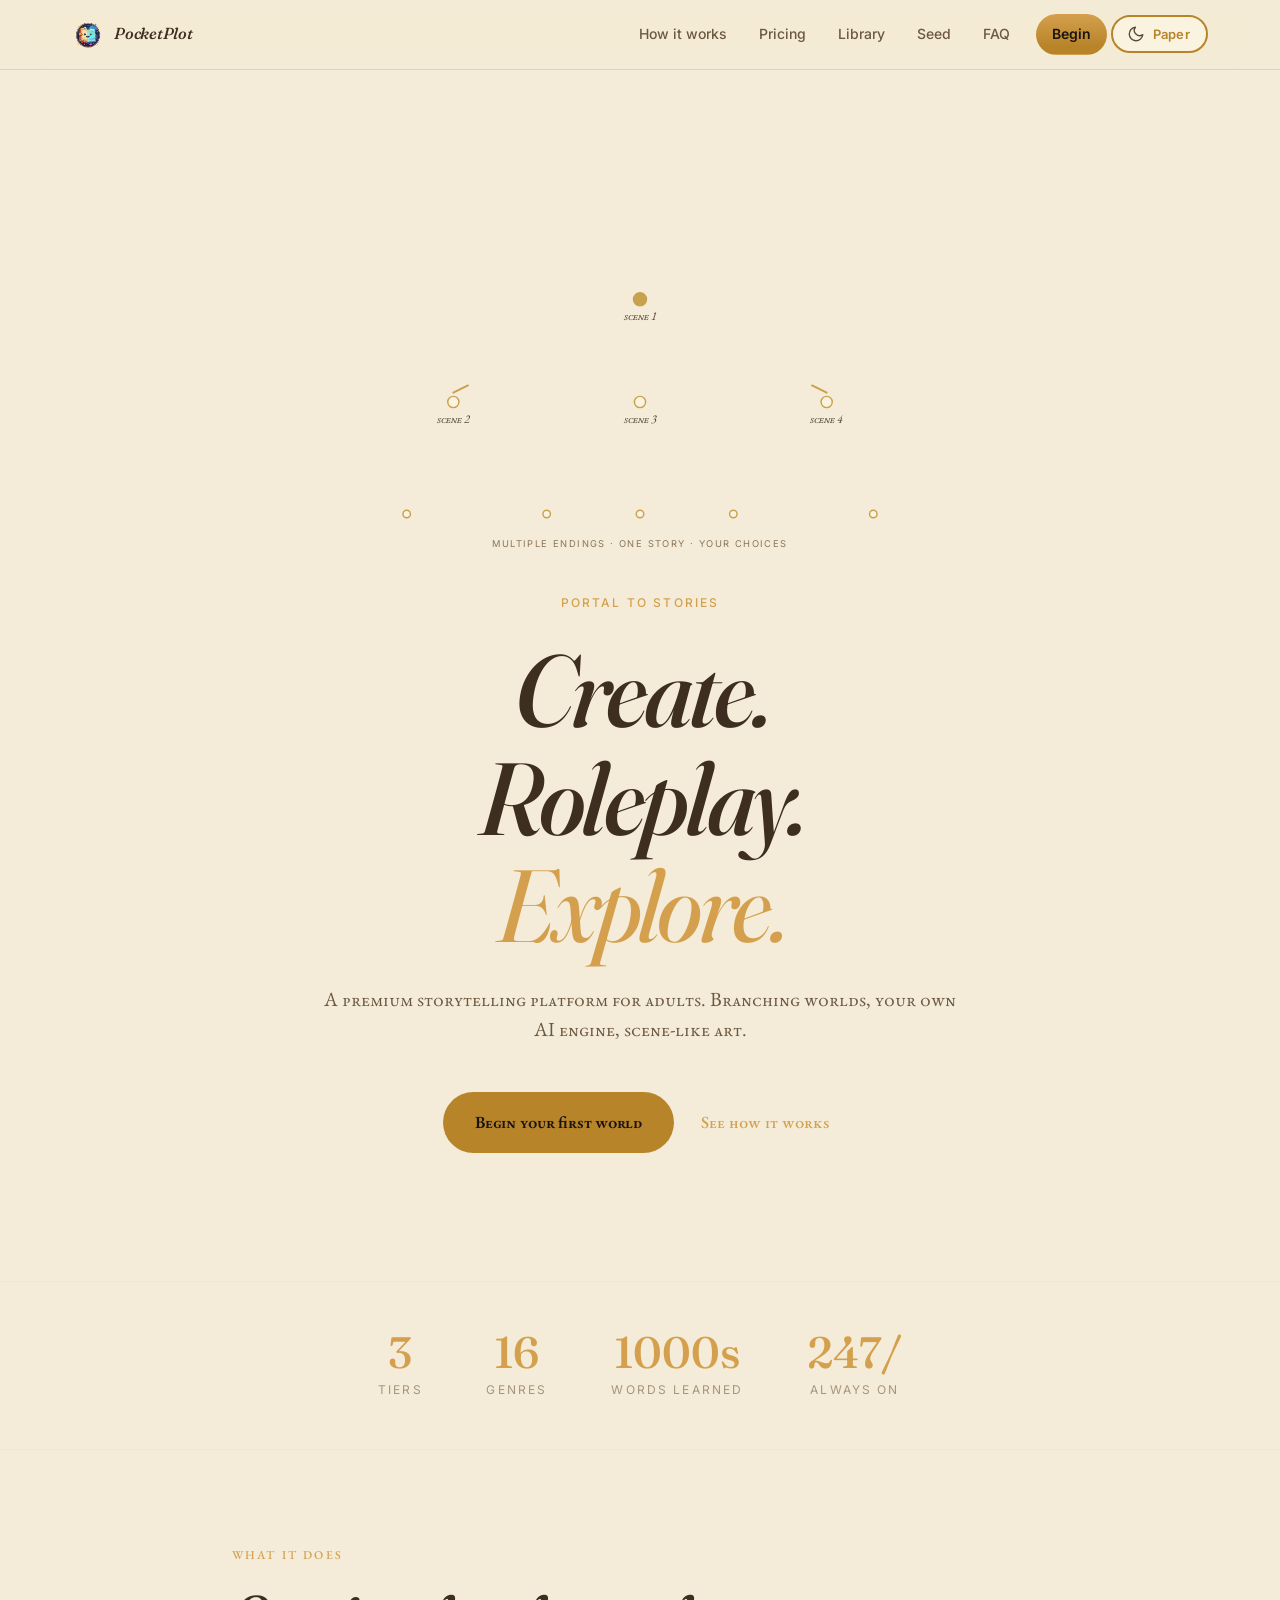
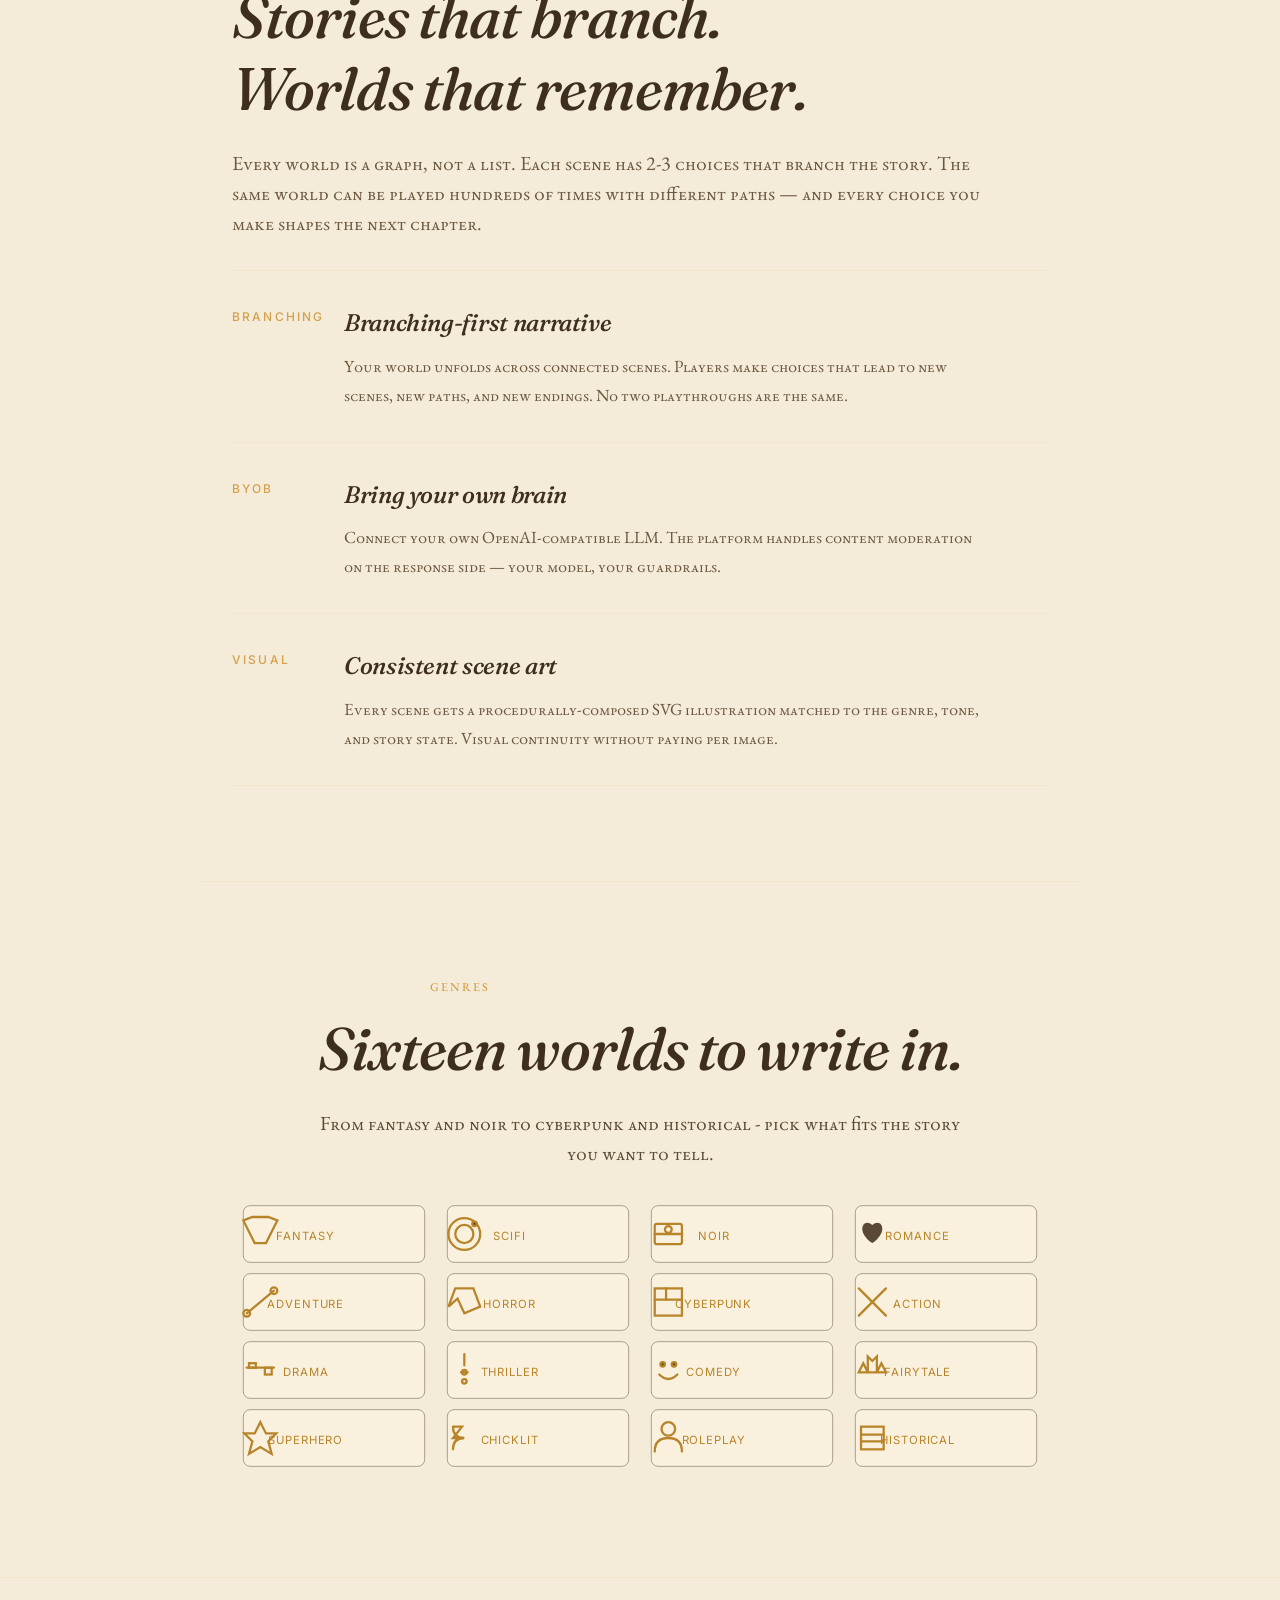
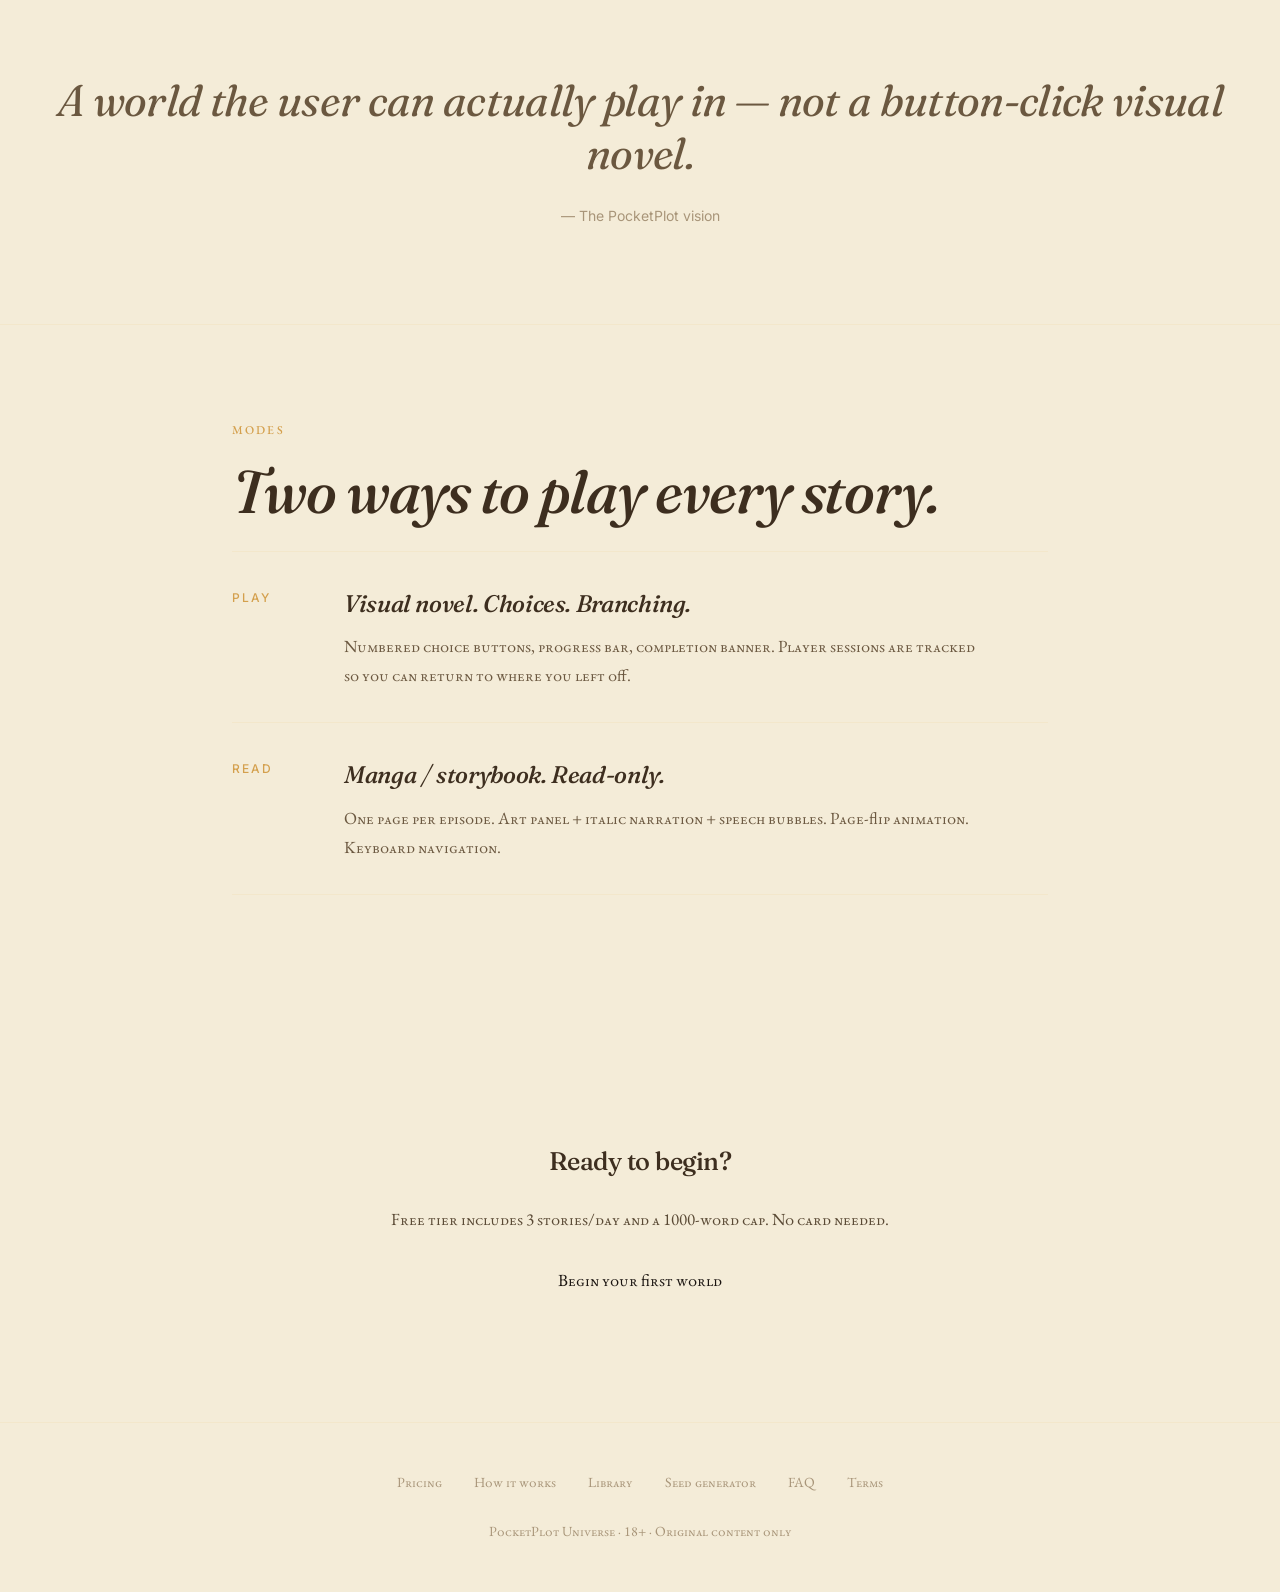
==== commit e05ffc4a: "v33: animated 16-genre grid SVG with staggered pulse effects" ====
--- a/index.html
+++ b/index.html
@@ -215,7 +215,179 @@
   </div>
 </section>
 
-<section class="quote">
+<section class="section reveal" style="text-align:center"><p class="section-eyebrow">Genres</p><h2>Sixteen worlds to write in.</h2><p style="margin:0 auto 32px;max-width:32em;color:var(--text-body)">From fantasy and noir to cyberpunk and historical - pick what fits the story you want to tell.</p><svg class="genre-grid reveal" viewBox="0 0 720 240" xmlns="http://www.w3.org/2000/svg" role="img" aria-label="Sixteen story genres" style="max-width:100%;height:auto">
+  <style>
+    .genre-grid .gen-cell {
+      fill: var(--bg-elevated, #faf3e0);
+      stroke: currentColor;
+      stroke-width: 0.5;
+      opacity: 0.85;
+      transition: all 0.4s ease;
+    }
+    .genre-grid .gen-cell:hover {
+      opacity: 1;
+      transform: scale(1.05);
+    }
+    .genre-grid .gen-icon {
+      fill: none;
+      stroke: var(--brand, #c9a04e);
+      stroke-width: 2;
+      stroke-linecap: round;
+      transform-origin: center;
+      transform-box: fill-box;
+      animation: genPop 3s ease-in-out infinite;
+    }
+    .genre-grid .gen-icon:hover {
+      animation-duration: 1s;
+    }
+    .genre-grid .gen-label {
+      font-family: 'Inter', sans-serif;
+      font-size: 10px;
+      letter-spacing: 0.08em;
+      fill: var(--brand, #c9a04e);
+      text-anchor: middle;
+      text-transform: uppercase;
+    }
+    .genre-grid .gen-icon:nth-child(1) { animation-delay: 0s; }
+    .genre-grid .gen-icon:nth-child(2) { animation-delay: 0.2s; }
+    .genre-grid .gen-icon:nth-child(3) { animation-delay: 0.4s; }
+    .genre-grid .gen-icon:nth-child(4) { animation-delay: 0.6s; }
+    .genre-grid .gen-icon:nth-child(5) { animation-delay: 0.8s; }
+    .genre-grid .gen-icon:nth-child(6) { animation-delay: 1s; }
+    .genre-grid .gen-icon:nth-child(7) { animation-delay: 1.2s; }
+    .genre-grid .gen-icon:nth-child(8) { animation-delay: 1.4s; }
+    .genre-grid .gen-icon:nth-child(9) { animation-delay: 0s; }
+    .genre-grid .gen-icon:nth-child(10) { animation-delay: 0.2s; }
+    .genre-grid .gen-icon:nth-child(11) { animation-delay: 0.4s; }
+    .genre-grid .gen-icon:nth-child(12) { animation-delay: 0.6s; }
+    .genre-grid .gen-icon:nth-child(13) { animation-delay: 0.8s; }
+    .genre-grid .gen-icon:nth-child(14) { animation-delay: 1s; }
+    .genre-grid .gen-icon:nth-child(15) { animation-delay: 1.2s; }
+    .genre-grid .gen-icon:nth-child(16) { animation-delay: 1.4s; }
+    @keyframes genPop {
+      0%, 100% { transform: scale(1); opacity: 0.7; }
+      50% { transform: scale(1.08); opacity: 1; }
+    }
+    @media (prefers-reduced-motion: reduce) {
+      .genre-grid .gen-icon { animation: none !important; opacity: 1; }
+    }
+  </style>
+
+  <!-- 4 rows x 4 cols grid of cells, each 170x55 -->
+
+  <g class="gen-cell" transform="translate(10, 5)">
+    <rect x="0" y="0" width="160" height="50" rx="6" />
+  </g>
+  <g class="gen-icon" transform="translate(25, 30)">
+    <polygon points="15,-12 5,8 -5,8 -15,-12 -7,-15 7,-15" />
+  </g>
+  <text class="gen-label" x="65" y="35">FANTASY</text>
+  <g class="gen-cell" transform="translate(190, 5)">
+    <rect x="0" y="0" width="160" height="50" rx="6" />
+  </g>
+  <g class="gen-icon" transform="translate(205, 30)">
+    <circle r="14" /><circle r="8" /><circle cx="9" cy="-9" r="2" fill="currentColor"/>
+  </g>
+  <text class="gen-label" x="245" y="35">SCIFI</text>
+  <g class="gen-cell" transform="translate(370, 5)">
+    <rect x="0" y="0" width="160" height="50" rx="6" />
+  </g>
+  <g class="gen-icon" transform="translate(385, 30)">
+    <rect x="-12" y="-9" width="24" height="18" rx="2" /><line x1="-12" y1="0" x2="12" y2="0" /><circle cx="0" cy="-4" r="3" />
+  </g>
+  <text class="gen-label" x="425" y="35">NOIR</text>
+  <g class="gen-cell" transform="translate(550, 5)">
+    <rect x="0" y="0" width="160" height="50" rx="6" />
+  </g>
+  <g class="gen-icon" transform="translate(565, 30)">
+    <path d="M0,-8 C-8,-15 -15,-2 0,8 C15,-2 8,-15 0,-8 z" fill="currentColor" stroke="none"/>
+  </g>
+  <text class="gen-label" x="605" y="35">ROMANCE</text>
+  <g class="gen-cell" transform="translate(10, 65)">
+    <rect x="0" y="0" width="160" height="50" rx="6" />
+  </g>
+  <g class="gen-icon" transform="translate(25, 90)">
+    <line x1="-12" y1="10" x2="12" y2="-10" /><circle cx="-12" cy="10" r="3" /><circle cx="12" cy="-10" r="3" />
+  </g>
+  <text class="gen-label" x="65" y="95">ADVENTURE</text>
+  <g class="gen-cell" transform="translate(190, 65)">
+    <rect x="0" y="0" width="160" height="50" rx="6" />
+  </g>
+  <g class="gen-icon" transform="translate(205, 90)">
+    <polygon points="0,10 -6,-3 -14,4 -8,-12 8,-12 14,4" />
+  </g>
+  <text class="gen-label" x="245" y="95">HORROR</text>
+  <g class="gen-cell" transform="translate(370, 65)">
+    <rect x="0" y="0" width="160" height="50" rx="6" />
+  </g>
+  <g class="gen-icon" transform="translate(385, 90)">
+    <rect x="-12" y="-12" width="24" height="24" /><line x1="-12" y1="-2" x2="12" y2="-2" /><line x1="-2" y1="-12" x2="-2" y2="-2" />
+  </g>
+  <text class="gen-label" x="425" y="95">CYBERPUNK</text>
+  <g class="gen-cell" transform="translate(550, 65)">
+    <rect x="0" y="0" width="160" height="50" rx="6" />
+  </g>
+  <g class="gen-icon" transform="translate(565, 90)">
+    <line x1="-12" y1="-12" x2="12" y2="12" /><line x1="12" y1="-12" x2="-12" y2="12" />
+  </g>
+  <text class="gen-label" x="605" y="95">ACTION</text>
+  <g class="gen-cell" transform="translate(10, 125)">
+    <rect x="0" y="0" width="160" height="50" rx="6" />
+  </g>
+  <g class="gen-icon" transform="translate(25, 150)">
+    <line x1="-12" y1="-2" x2="12" y2="-2" /><rect x="-10" y="-6" width="6" height="4" /><rect x="4" y="-2" width="6" height="6" />
+  </g>
+  <text class="gen-label" x="65" y="155">DRAMA</text>
+  <g class="gen-cell" transform="translate(190, 125)">
+    <rect x="0" y="0" width="160" height="50" rx="6" />
+  </g>
+  <g class="gen-icon" transform="translate(205, 150)">
+    <line x1="0" y1="-14" x2="0" y2="-4" /><circle cx="0" cy="2" r="2" /><circle cx="0" cy="10" r="2" /><line x1="-3" y1="2" x2="3" y2="2" />
+  </g>
+  <text class="gen-label" x="245" y="155">THRILLER</text>
+  <g class="gen-cell" transform="translate(370, 125)">
+    <rect x="0" y="0" width="160" height="50" rx="6" />
+  </g>
+  <g class="gen-icon" transform="translate(385, 150)">
+    <circle cx="-5" cy="-5" r="2" fill="currentColor"/> <circle cx="5" cy="-5" r="2" fill="currentColor"/> <path d="M -8,4 Q 0,12 8,4" />
+  </g>
+  <text class="gen-label" x="425" y="155">COMEDY</text>
+  <g class="gen-cell" transform="translate(550, 125)">
+    <rect x="0" y="0" width="160" height="50" rx="6" />
+  </g>
+  <g class="gen-icon" transform="translate(565, 150)">
+    <polygon points="-12,2 -8,-6 -4,2 -4,-12 0,-8 4,-12 4,2 8,-6 12,2" />
+  </g>
+  <text class="gen-label" x="605" y="155">FAIRYTALE</text>
+  <g class="gen-cell" transform="translate(10, 185)">
+    <rect x="0" y="0" width="160" height="50" rx="6" />
+  </g>
+  <g class="gen-icon" transform="translate(25, 210)">
+    <polygon points="0,-14 5,-4 14,-4 7,3 10,14 0,8 -10,14 -7,3 -14,-4 -5,-4" />
+  </g>
+  <text class="gen-label" x="65" y="215">SUPERHERO</text>
+  <g class="gen-cell" transform="translate(190, 185)">
+    <rect x="0" y="0" width="160" height="50" rx="6" />
+  </g>
+  <g class="gen-icon" transform="translate(205, 210)">
+    <path d="M-10,-10 Q-10,0 0,0 Q-10,0 -10,10 M-10,-10 L-2,-10 L-10,0 L-2,0" />
+  </g>
+  <text class="gen-label" x="245" y="215">CHICKLIT</text>
+  <g class="gen-cell" transform="translate(370, 185)">
+    <rect x="0" y="0" width="160" height="50" rx="6" />
+  </g>
+  <g class="gen-icon" transform="translate(385, 210)">
+    <circle cx="0" cy="-8" r="6" /><path d="M-12,12 Q-12,0 0,0 Q12,0 12,12" />
+  </g>
+  <text class="gen-label" x="425" y="215">ROLEPLAY</text>
+  <g class="gen-cell" transform="translate(550, 185)">
+    <rect x="0" y="0" width="160" height="50" rx="6" />
+  </g>
+  <g class="gen-icon" transform="translate(565, 210)">
+    <rect x="-10" y="-10" width="20" height="20" /><line x1="-10" y1="-3" x2="10" y2="-3" /><line x1="-10" y1="3" x2="10" y2="3" />
+  </g>
+  <text class="gen-label" x="605" y="215">HISTORICAL</text>
+</svg></section><section class="quote">
   <blockquote>
     A world the user can actually play in — not a button-click visual novel.
   </blockquote>
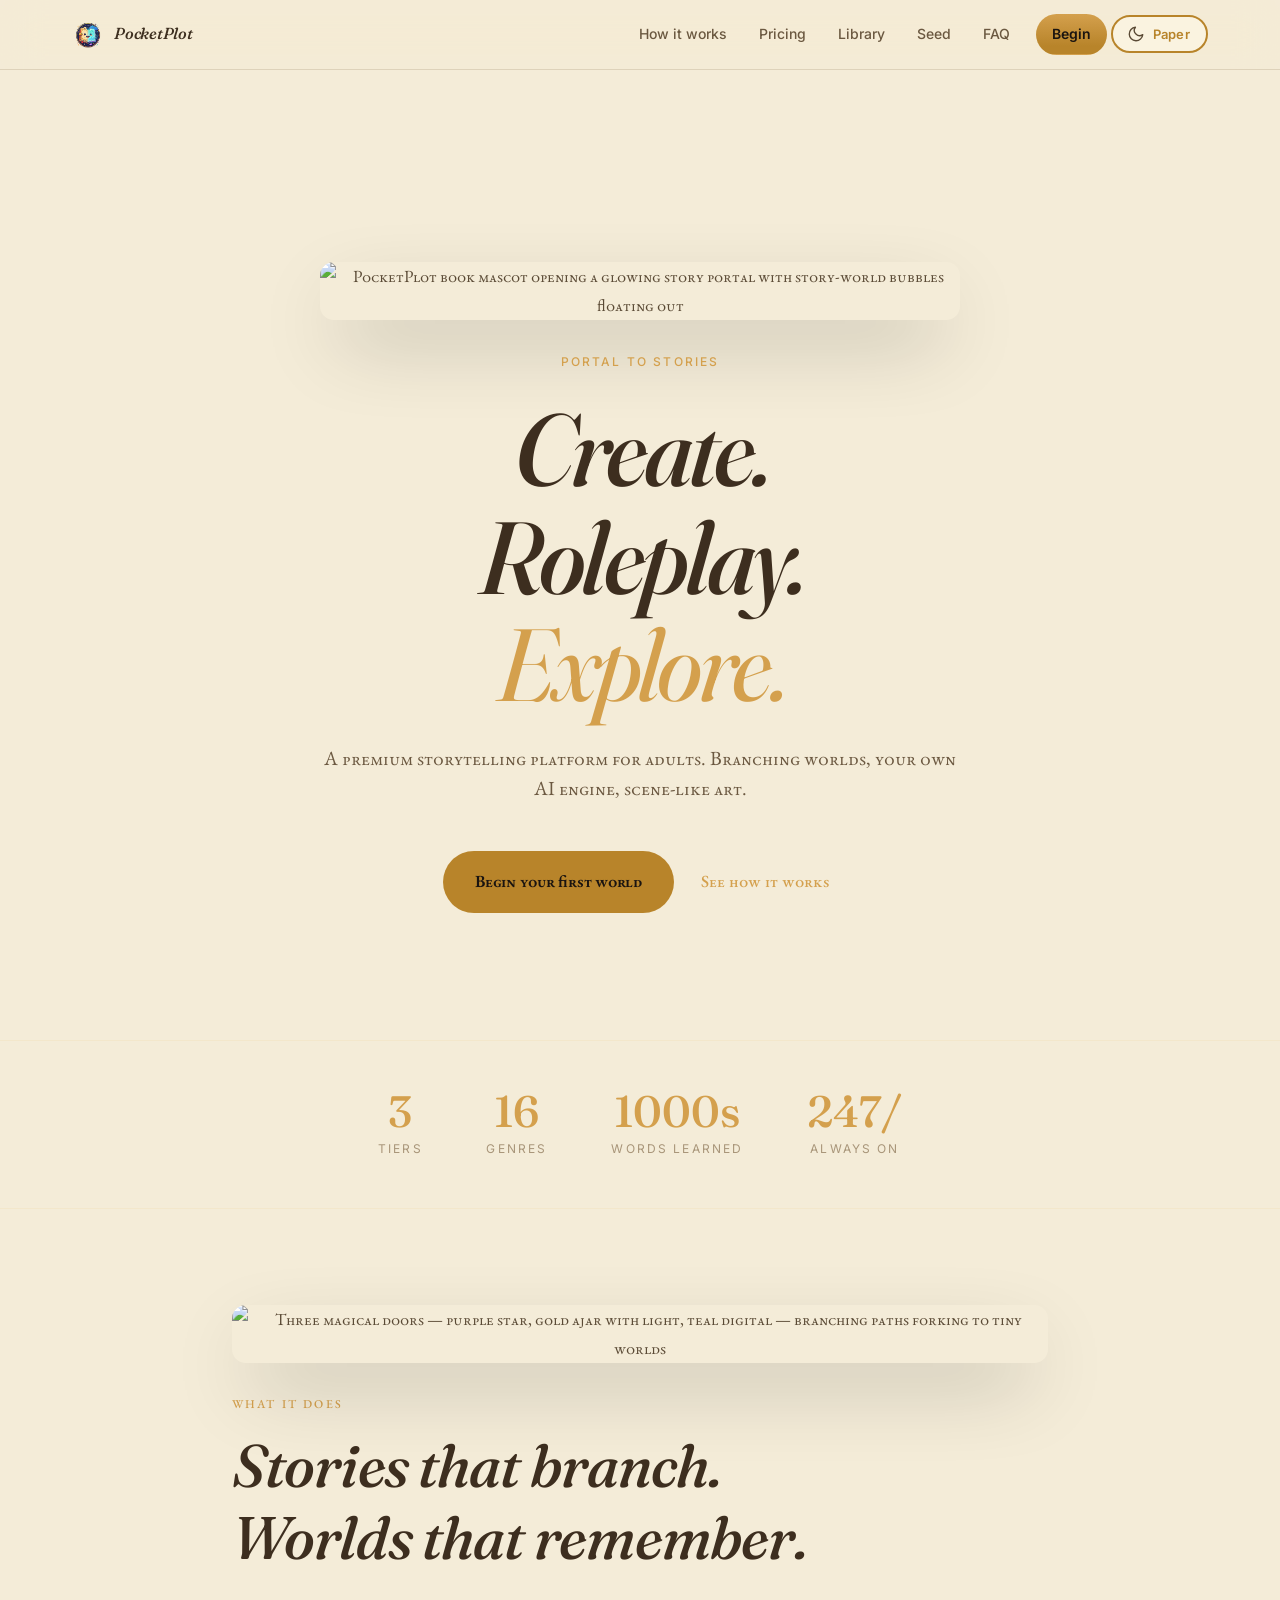
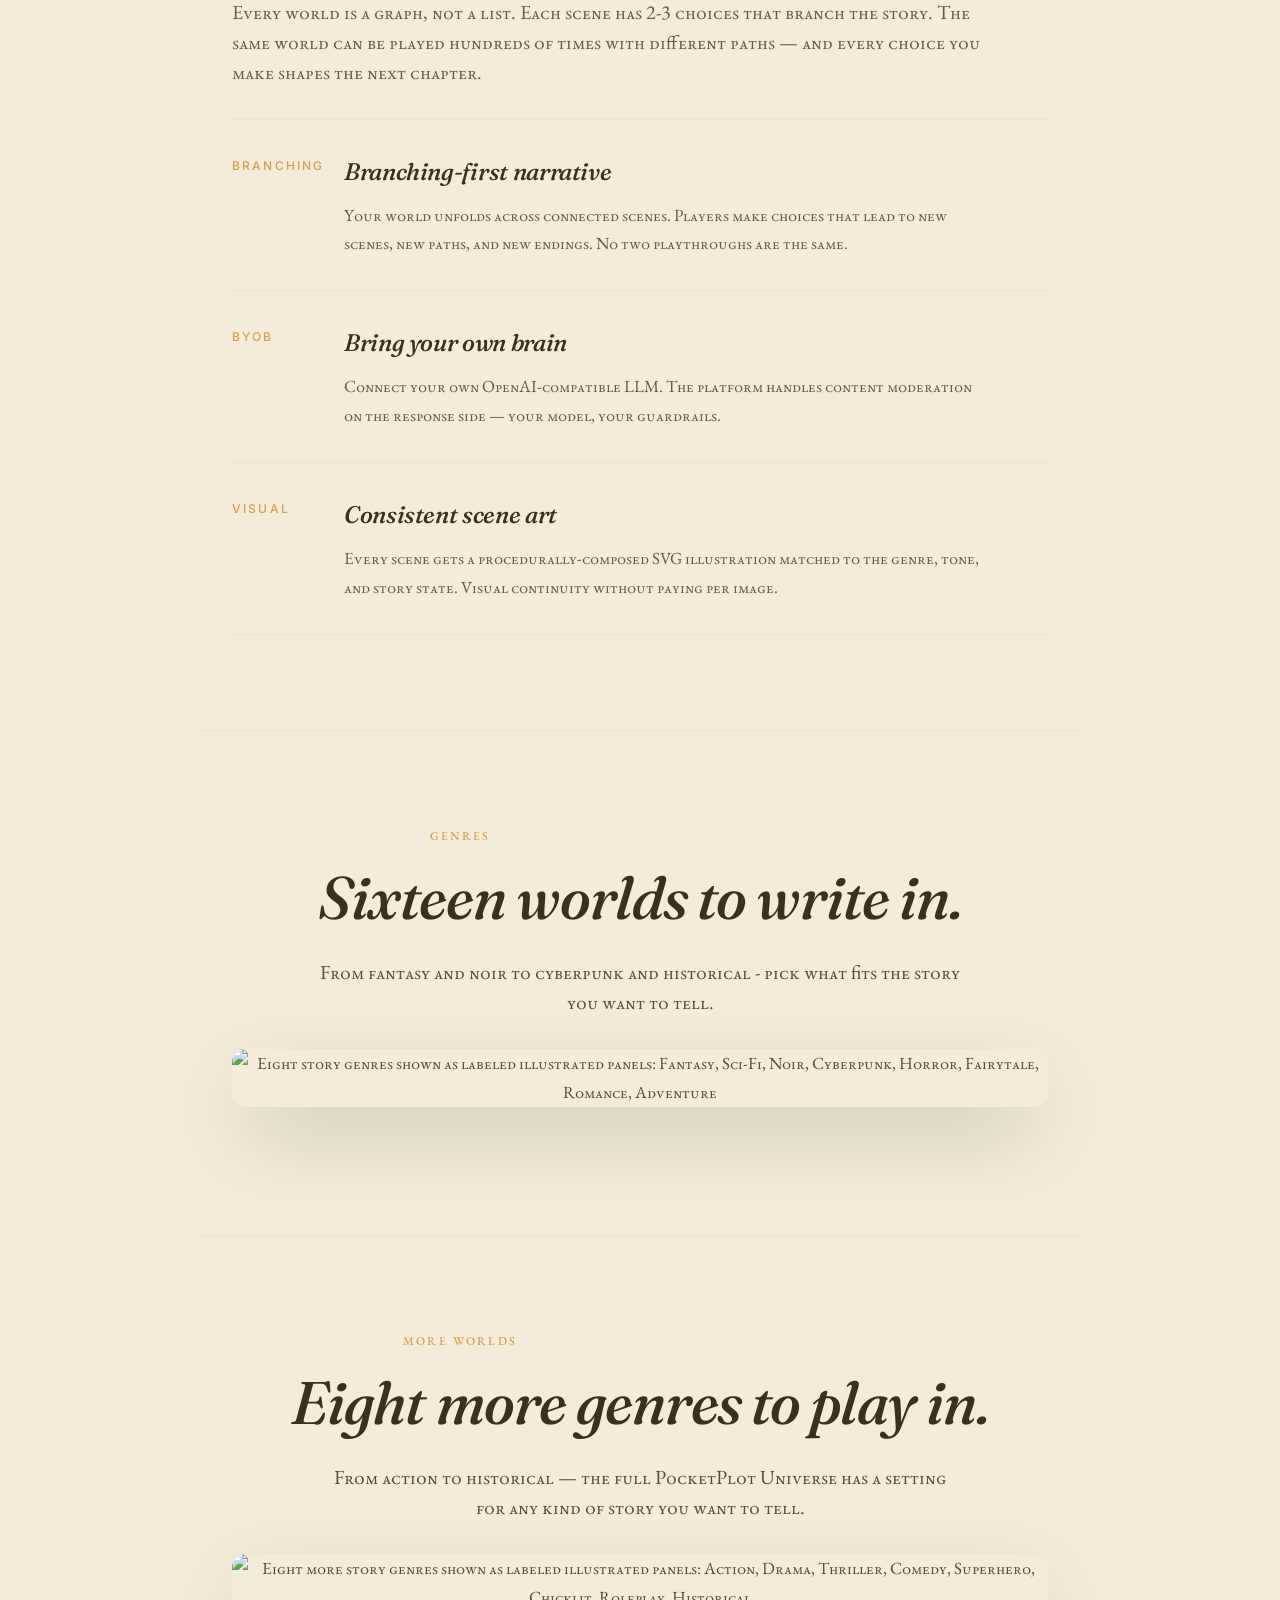
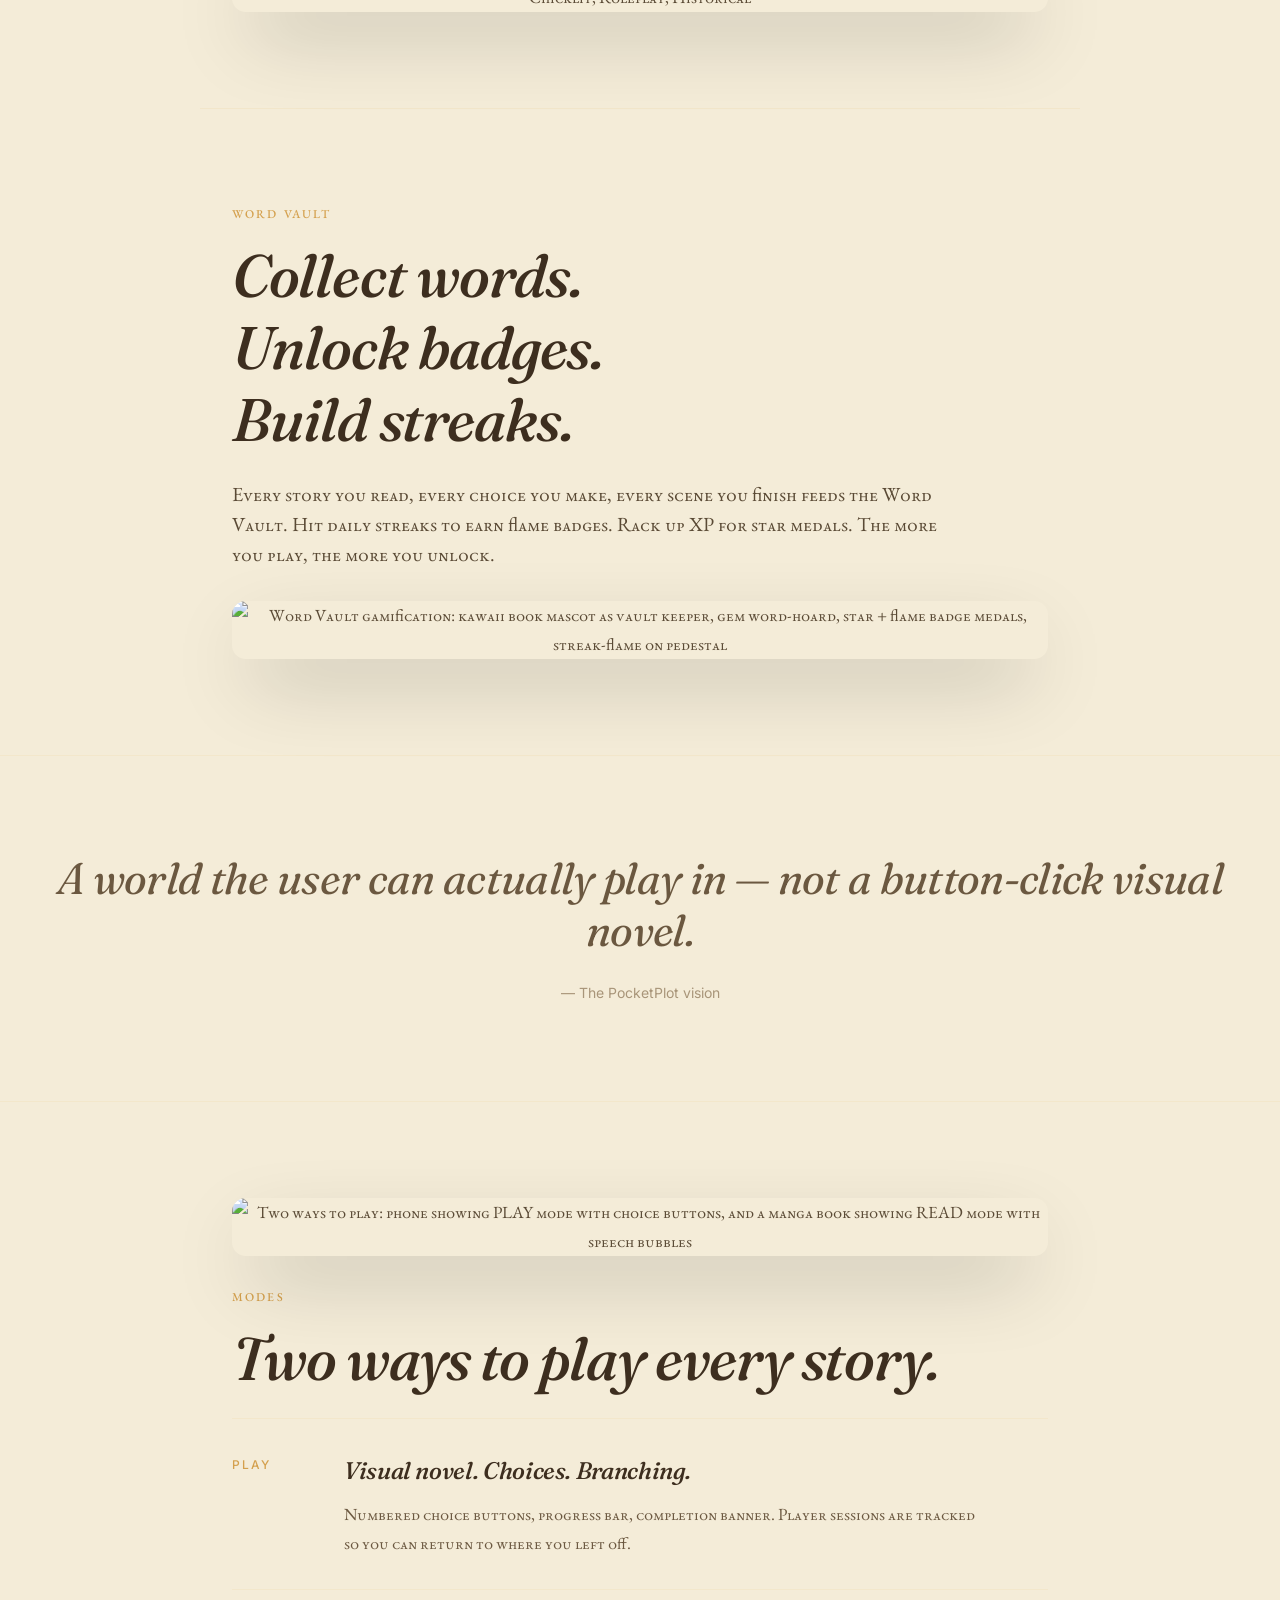
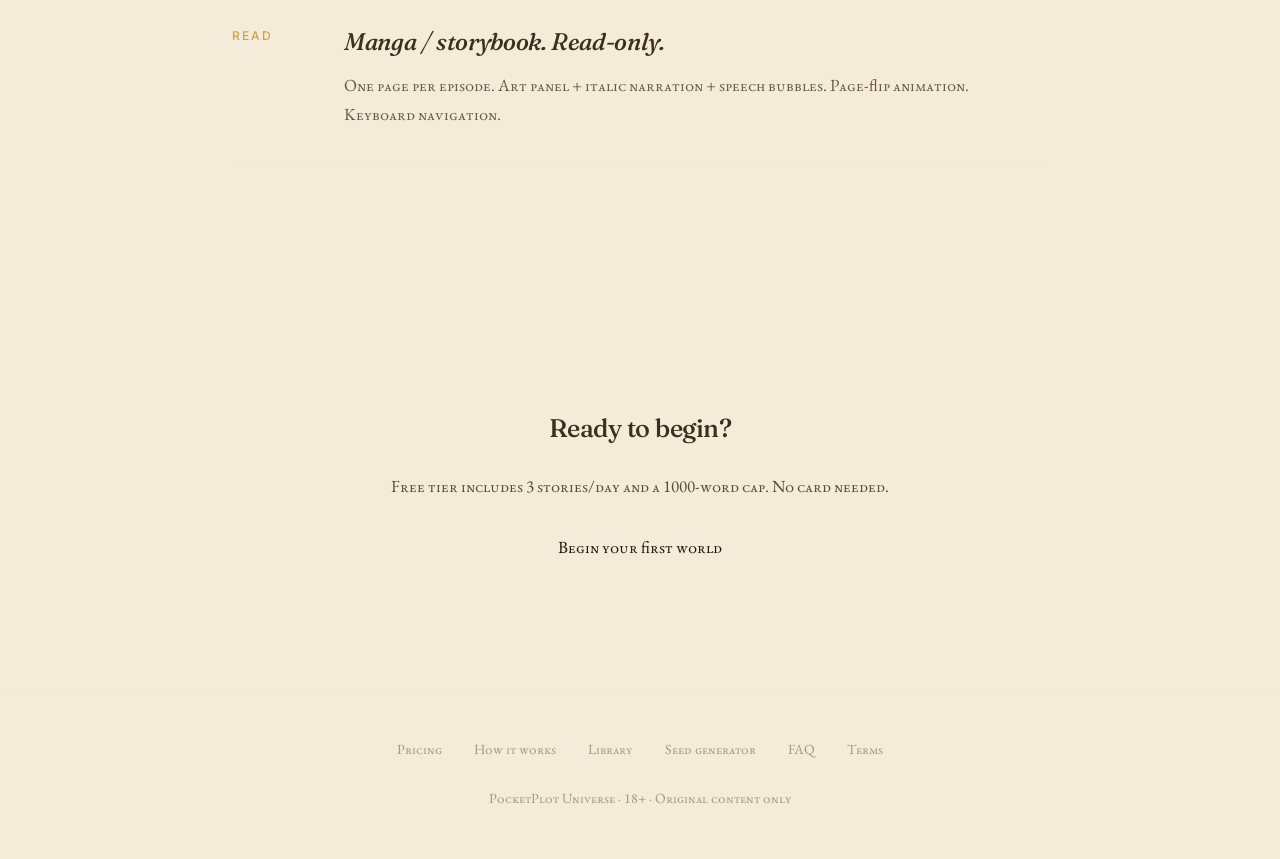
==== commit 5ec420f1: "v34: Charcoal brand art integration - 4 hero illustrations + 16-genre grid + gamification + empty st" ====
--- a/index.html
+++ b/index.html
@@ -30,17 +30,19 @@
 <meta name="description" content="Premium storytelling for adults. Branching worlds, BYOB, scene-like art. 18+.">
 <link rel="canonical" href="/">
 <link rel="manifest" href="/manifest.json">
-<link rel="icon" type="image/png" href="/logo-icon-32.png" sizes="32x32">
+<link rel="icon" type="image/png" href="/favicon.png" sizes="32x32">
 <link rel="apple-touch-icon" href="/logo-icon-180.png">
 <meta name="theme-color" content="#0a0f1c">
 <meta property="og:title" content="PocketPlot Universe">
 <meta property="og:description" content="Premium storytelling for adults. Branching worlds, BYOB, scene-like art. 18+.">
 <meta property="og:type" content="website">
-<meta property="og:image" content="/logo-og.png">
+<meta property="og:image" content="/pocketplot_06_og-card-1200x630.jpg">
+<meta property="og:image:width" content="1200">
+<meta property="og:image:height" content="630">
 <meta property="og:image:width" content="1200">
 <meta property="og:image:height" content="630">
 <meta name="twitter:card" content="summary_large_image">
-<meta name="twitter:image" content="/logo-og.png">
+<meta name="twitter:image" content="/pocketplot_06_og-card-1200x630.jpg">
 <link rel="preconnect" href="https://fonts.googleapis.com">
 <link rel="preconnect" href="https://fonts.gstatic.com" crossorigin>
 <link href="https://fonts.googleapis.com/css2?family=Fraunces:ital,wght@0,400;0,500;0,600;1,400;1,500&family=EB+Garamond:ital,wght@0,400;0,500;0,600;1,400&family=Inter:wght@400;500;600;700&display=swap" rel="stylesheet">
@@ -109,59 +111,11 @@
 <main>
 
 <section class="hero reveal">
-  <svg class="branching-illustration reveal" viewBox="0 0 600 320" xmlns="http://www.w3.org/2000/svg" role="img" aria-label="Branching story paths" style="width:100%;max-width:560px;height:auto;margin:0 auto 32px;display:block;color:#c9a04e">
-  <defs>
-    <linearGradient id="path-grad" x1="0" y1="0" x2="1" y2="0">
-      <stop offset="0%" stop-color="currentColor" stop-opacity="0.3"></stop>
-      <stop offset="50%" stop-color="currentColor" stop-opacity="1"></stop>
-      <stop offset="100%" stop-color="currentColor" stop-opacity="0.3"></stop>
-    </linearGradient>
-  </defs>
-  <style>
-    .branching-illustration .node { fill: var(--bg-elevated); stroke: currentColor; stroke-width: 1.5; }
-    .branching-illustration .node-start { fill: currentColor; stroke: currentColor; }
-    .branching-illustration .path { stroke: currentColor; stroke-width: 1.2; fill: none; opacity: 0.35; stroke-dasharray: 4 4; stroke-linecap: round; }
-    .branching-illustration .path-active { opacity: 1; stroke-width: 2; stroke-dasharray: 200; stroke-dashoffset: 200; animation: drawPath 6s ease-in-out infinite; }
-    .branching-illustration .label { font-family: 'EB Garamond', Georgia, serif; font-style: italic; font-size: 13px; fill: var(--text-body); text-anchor: middle; }
-    .branching-illustration .label-eyebrow { font-family: 'Inter', sans-serif; font-size: 10px; letter-spacing: 0.15em; fill: var(--text-caption); text-anchor: middle; text-transform: uppercase; }
-    .branching-illustration .endpoint { transform-origin: center; transform-box: fill-box; animation: pulseActive 6s ease-in-out infinite; }
-    .branching-illustration .endpoint-1 { animation-delay: 1s; }
-    .branching-illustration .endpoint-2 { animation-delay: 2.5s; }
-    .branching-illustration .endpoint-3 { animation-delay: 4s; }
-    .branching-illustration .endpoint-4 { animation-delay: 5.5s; }
-    .branching-illustration .path-1 { animation-delay: 0s; }
-    .branching-illustration .path-2 { animation-delay: 1.5s; }
-    .branching-illustration .path-3 { animation-delay: 3s; }
-    .branching-illustration .path-4 { animation-delay: 4.5s; }
-    @keyframes drawPath { 0% { stroke-dashoffset: 200; opacity: 1; } 70% { stroke-dashoffset: 0; opacity: 1; } 100% { stroke-dashoffset: -200; opacity: 0.3; } }
-    @keyframes pulseActive { 0%, 100% { transform: scale(1); opacity: 1; } 50% { transform: scale(1.15); opacity: 0.8; } }
-    @media (prefers-reduced-motion: reduce) {
-      .branching-illustration .path-active,
-      .branching-illustration .endpoint-1, .endpoint-2, .endpoint-3, .endpoint-4 {
-        animation: none !important;
-        stroke-dashoffset: 0;
-      }
-    }
-  </style>
-  <g transform="translate(300, 40)"><circle class="node node-start" r="7"></circle><text class="label" y="22">scene 1</text></g>
-  <path class="path path-active path-1" d="M 300,55 Q 200,90 100,140"></path>
-  <path class="path path-active path-2" d="M 300,55 L 300,140"></path>
-  <path class="path path-active path-3" d="M 300,55 Q 400,90 500,140"></path>
-  <g class="endpoint endpoint-1" transform="translate(100, 150)"><circle class="node" r="6"></circle><text class="label" y="22">scene 2</text></g>
-  <g class="endpoint endpoint-2" transform="translate(300, 150)"><circle class="node" r="6"></circle><text class="label" y="22">scene 3</text></g>
-  <g class="endpoint endpoint-3" transform="translate(500, 150)"><circle class="node" r="6"></circle><text class="label" y="22">scene 4</text></g>
-  <path class="path path-active path-1" d="M 100,165 Q 60,210 50,260"></path>
-  <path class="path path-active path-2" d="M 100,165 Q 200,210 200,260"></path>
-  <path class="path path-active path-3" d="M 300,165 L 300,260"></path>
-  <path class="path path-active path-4" d="M 500,165 Q 400,210 400,260"></path>
-  <path class="path path-active path-2" d="M 500,165 Q 540,210 550,260"></path>
-  <g class="endpoint endpoint-1" transform="translate(50, 270)"><circle class="node" r="4"></circle></g>
-  <g class="endpoint endpoint-2" transform="translate(200, 270)"><circle class="node" r="4"></circle></g>
-  <g class="endpoint endpoint-3" transform="translate(300, 270)"><circle class="node" r="4"></circle></g>
-  <g class="endpoint endpoint-4" transform="translate(400, 270)"><circle class="node" r="4"></circle></g>
-  <g class="endpoint endpoint-2" transform="translate(550, 270)"><circle class="node" r="4"></circle></g>
-  <text class="label-eyebrow" x="300" y="305">multiple endings · one story · your choices</text>
-</svg>
+  <figure class="hero-art reveal" style="margin:0 auto 32px;max-width:640px;text-align:center">
+  <img src="/pocketplot_01_hero.jpg" alt="PocketPlot book mascot opening a glowing story portal with story-world bubbles floating out"
+       loading="eager" fetchpriority="high"
+       style="width:100%;height:auto;display:block;border-radius:var(--radius-lg);box-shadow:0 30px 80px -20px rgba(0,0,0,0.45)">
+</figure>
 <p class="eyebrow">Portal to stories</p>
   <h1>Create.<br>Roleplay.<br><em>Explore.</em></h1>
   <p class="lede">
@@ -185,7 +139,12 @@
 </section>
 
 <section class="section reveal">
-  <p class="section-eyebrow">What it does</p>
+  <figure class="reveal" style="margin:0 auto 32px;max-width:900px;text-align:center">
+  <img src="/pocketplot_02_three-doors.jpg" alt="Three magical doors — purple star, gold ajar with light, teal digital — branching paths forking to tiny worlds"
+       loading="lazy"
+       style="width:100%;height:auto;display:block;border-radius:var(--radius-lg);box-shadow:0 30px 80px -20px rgba(0,0,0,0.45)">
+</figure>
+<p class="section-eyebrow">What it does</p>
   <h2>Stories that branch.<br>Worlds that remember.</h2>
   <p>
     Every world is a graph, not a list. Each scene has 2-3 choices that branch the story. The same world can be played hundreds of times with different paths — and every choice you make shapes the next chapter.
@@ -215,179 +174,40 @@
   </div>
 </section>
 
-<section class="section reveal" style="text-align:center"><p class="section-eyebrow">Genres</p><h2>Sixteen worlds to write in.</h2><p style="margin:0 auto 32px;max-width:32em;color:var(--text-body)">From fantasy and noir to cyberpunk and historical - pick what fits the story you want to tell.</p><svg class="genre-grid reveal" viewBox="0 0 720 240" xmlns="http://www.w3.org/2000/svg" role="img" aria-label="Sixteen story genres" style="max-width:100%;height:auto">
-  <style>
-    .genre-grid .gen-cell {
-      fill: var(--bg-elevated, #faf3e0);
-      stroke: currentColor;
-      stroke-width: 0.5;
-      opacity: 0.85;
-      transition: all 0.4s ease;
-    }
-    .genre-grid .gen-cell:hover {
-      opacity: 1;
-      transform: scale(1.05);
-    }
-    .genre-grid .gen-icon {
-      fill: none;
-      stroke: var(--brand, #c9a04e);
-      stroke-width: 2;
-      stroke-linecap: round;
-      transform-origin: center;
-      transform-box: fill-box;
-      animation: genPop 3s ease-in-out infinite;
-    }
-    .genre-grid .gen-icon:hover {
-      animation-duration: 1s;
-    }
-    .genre-grid .gen-label {
-      font-family: 'Inter', sans-serif;
-      font-size: 10px;
-      letter-spacing: 0.08em;
-      fill: var(--brand, #c9a04e);
-      text-anchor: middle;
-      text-transform: uppercase;
-    }
-    .genre-grid .gen-icon:nth-child(1) { animation-delay: 0s; }
-    .genre-grid .gen-icon:nth-child(2) { animation-delay: 0.2s; }
-    .genre-grid .gen-icon:nth-child(3) { animation-delay: 0.4s; }
-    .genre-grid .gen-icon:nth-child(4) { animation-delay: 0.6s; }
-    .genre-grid .gen-icon:nth-child(5) { animation-delay: 0.8s; }
-    .genre-grid .gen-icon:nth-child(6) { animation-delay: 1s; }
-    .genre-grid .gen-icon:nth-child(7) { animation-delay: 1.2s; }
-    .genre-grid .gen-icon:nth-child(8) { animation-delay: 1.4s; }
-    .genre-grid .gen-icon:nth-child(9) { animation-delay: 0s; }
-    .genre-grid .gen-icon:nth-child(10) { animation-delay: 0.2s; }
-    .genre-grid .gen-icon:nth-child(11) { animation-delay: 0.4s; }
-    .genre-grid .gen-icon:nth-child(12) { animation-delay: 0.6s; }
-    .genre-grid .gen-icon:nth-child(13) { animation-delay: 0.8s; }
-    .genre-grid .gen-icon:nth-child(14) { animation-delay: 1s; }
-    .genre-grid .gen-icon:nth-child(15) { animation-delay: 1.2s; }
-    .genre-grid .gen-icon:nth-child(16) { animation-delay: 1.4s; }
-    @keyframes genPop {
-      0%, 100% { transform: scale(1); opacity: 0.7; }
-      50% { transform: scale(1.08); opacity: 1; }
-    }
-    @media (prefers-reduced-motion: reduce) {
-      .genre-grid .gen-icon { animation: none !important; opacity: 1; }
-    }
-  </style>
-
-  <!-- 4 rows x 4 cols grid of cells, each 170x55 -->
-
-  <g class="gen-cell" transform="translate(10, 5)">
-    <rect x="0" y="0" width="160" height="50" rx="6" />
-  </g>
-  <g class="gen-icon" transform="translate(25, 30)">
-    <polygon points="15,-12 5,8 -5,8 -15,-12 -7,-15 7,-15" />
-  </g>
-  <text class="gen-label" x="65" y="35">FANTASY</text>
-  <g class="gen-cell" transform="translate(190, 5)">
-    <rect x="0" y="0" width="160" height="50" rx="6" />
-  </g>
-  <g class="gen-icon" transform="translate(205, 30)">
-    <circle r="14" /><circle r="8" /><circle cx="9" cy="-9" r="2" fill="currentColor"/>
-  </g>
-  <text class="gen-label" x="245" y="35">SCIFI</text>
-  <g class="gen-cell" transform="translate(370, 5)">
-    <rect x="0" y="0" width="160" height="50" rx="6" />
-  </g>
-  <g class="gen-icon" transform="translate(385, 30)">
-    <rect x="-12" y="-9" width="24" height="18" rx="2" /><line x1="-12" y1="0" x2="12" y2="0" /><circle cx="0" cy="-4" r="3" />
-  </g>
-  <text class="gen-label" x="425" y="35">NOIR</text>
-  <g class="gen-cell" transform="translate(550, 5)">
-    <rect x="0" y="0" width="160" height="50" rx="6" />
-  </g>
-  <g class="gen-icon" transform="translate(565, 30)">
-    <path d="M0,-8 C-8,-15 -15,-2 0,8 C15,-2 8,-15 0,-8 z" fill="currentColor" stroke="none"/>
-  </g>
-  <text class="gen-label" x="605" y="35">ROMANCE</text>
-  <g class="gen-cell" transform="translate(10, 65)">
-    <rect x="0" y="0" width="160" height="50" rx="6" />
-  </g>
-  <g class="gen-icon" transform="translate(25, 90)">
-    <line x1="-12" y1="10" x2="12" y2="-10" /><circle cx="-12" cy="10" r="3" /><circle cx="12" cy="-10" r="3" />
-  </g>
-  <text class="gen-label" x="65" y="95">ADVENTURE</text>
-  <g class="gen-cell" transform="translate(190, 65)">
-    <rect x="0" y="0" width="160" height="50" rx="6" />
-  </g>
-  <g class="gen-icon" transform="translate(205, 90)">
-    <polygon points="0,10 -6,-3 -14,4 -8,-12 8,-12 14,4" />
-  </g>
-  <text class="gen-label" x="245" y="95">HORROR</text>
-  <g class="gen-cell" transform="translate(370, 65)">
-    <rect x="0" y="0" width="160" height="50" rx="6" />
-  </g>
-  <g class="gen-icon" transform="translate(385, 90)">
-    <rect x="-12" y="-12" width="24" height="24" /><line x1="-12" y1="-2" x2="12" y2="-2" /><line x1="-2" y1="-12" x2="-2" y2="-2" />
-  </g>
-  <text class="gen-label" x="425" y="95">CYBERPUNK</text>
-  <g class="gen-cell" transform="translate(550, 65)">
-    <rect x="0" y="0" width="160" height="50" rx="6" />
-  </g>
-  <g class="gen-icon" transform="translate(565, 90)">
-    <line x1="-12" y1="-12" x2="12" y2="12" /><line x1="12" y1="-12" x2="-12" y2="12" />
-  </g>
-  <text class="gen-label" x="605" y="95">ACTION</text>
-  <g class="gen-cell" transform="translate(10, 125)">
-    <rect x="0" y="0" width="160" height="50" rx="6" />
-  </g>
-  <g class="gen-icon" transform="translate(25, 150)">
-    <line x1="-12" y1="-2" x2="12" y2="-2" /><rect x="-10" y="-6" width="6" height="4" /><rect x="4" y="-2" width="6" height="6" />
-  </g>
-  <text class="gen-label" x="65" y="155">DRAMA</text>
-  <g class="gen-cell" transform="translate(190, 125)">
-    <rect x="0" y="0" width="160" height="50" rx="6" />
-  </g>
-  <g class="gen-icon" transform="translate(205, 150)">
-    <line x1="0" y1="-14" x2="0" y2="-4" /><circle cx="0" cy="2" r="2" /><circle cx="0" cy="10" r="2" /><line x1="-3" y1="2" x2="3" y2="2" />
-  </g>
-  <text class="gen-label" x="245" y="155">THRILLER</text>
-  <g class="gen-cell" transform="translate(370, 125)">
-    <rect x="0" y="0" width="160" height="50" rx="6" />
-  </g>
-  <g class="gen-icon" transform="translate(385, 150)">
-    <circle cx="-5" cy="-5" r="2" fill="currentColor"/> <circle cx="5" cy="-5" r="2" fill="currentColor"/> <path d="M -8,4 Q 0,12 8,4" />
-  </g>
-  <text class="gen-label" x="425" y="155">COMEDY</text>
-  <g class="gen-cell" transform="translate(550, 125)">
-    <rect x="0" y="0" width="160" height="50" rx="6" />
-  </g>
-  <g class="gen-icon" transform="translate(565, 150)">
-    <polygon points="-12,2 -8,-6 -4,2 -4,-12 0,-8 4,-12 4,2 8,-6 12,2" />
-  </g>
-  <text class="gen-label" x="605" y="155">FAIRYTALE</text>
-  <g class="gen-cell" transform="translate(10, 185)">
-    <rect x="0" y="0" width="160" height="50" rx="6" />
-  </g>
-  <g class="gen-icon" transform="translate(25, 210)">
-    <polygon points="0,-14 5,-4 14,-4 7,3 10,14 0,8 -10,14 -7,3 -14,-4 -5,-4" />
-  </g>
-  <text class="gen-label" x="65" y="215">SUPERHERO</text>
-  <g class="gen-cell" transform="translate(190, 185)">
-    <rect x="0" y="0" width="160" height="50" rx="6" />
-  </g>
-  <g class="gen-icon" transform="translate(205, 210)">
-    <path d="M-10,-10 Q-10,0 0,0 Q-10,0 -10,10 M-10,-10 L-2,-10 L-10,0 L-2,0" />
-  </g>
-  <text class="gen-label" x="245" y="215">CHICKLIT</text>
-  <g class="gen-cell" transform="translate(370, 185)">
-    <rect x="0" y="0" width="160" height="50" rx="6" />
-  </g>
-  <g class="gen-icon" transform="translate(385, 210)">
-    <circle cx="0" cy="-8" r="6" /><path d="M-12,12 Q-12,0 0,0 Q12,0 12,12" />
-  </g>
-  <text class="gen-label" x="425" y="215">ROLEPLAY</text>
-  <g class="gen-cell" transform="translate(550, 185)">
-    <rect x="0" y="0" width="160" height="50" rx="6" />
-  </g>
-  <g class="gen-icon" transform="translate(565, 210)">
-    <rect x="-10" y="-10" width="20" height="20" /><line x1="-10" y1="-3" x2="10" y2="-3" /><line x1="-10" y1="3" x2="10" y2="3" />
-  </g>
-  <text class="gen-label" x="605" y="215">HISTORICAL</text>
-</svg></section><section class="quote">
+<section class="section reveal" style="text-align:center"><p class="section-eyebrow">Genres</p><h2>Sixteen worlds to write in.</h2><p style="margin:0 auto 32px;max-width:32em;color:var(--text-body)">From fantasy and noir to cyberpunk and historical - pick what fits the story you want to tell.</p><figure class="reveal" style="margin:32px auto;max-width:900px;text-align:center">
+  <img src="/pocketplot_03_genre-grid.jpg" alt="Eight story genres shown as labeled illustrated panels: Fantasy, Sci-Fi, Noir, Cyberpunk, Horror, Fairytale, Romance, Adventure"
+       loading="lazy"
+       style="width:100%;height:auto;display:block;border-radius:var(--radius-lg);box-shadow:0 30px 80px -20px rgba(0,0,0,0.45)">
+</figure>
+</section>
+
+<section class="section reveal" style="text-align:center">
+  <p class="section-eyebrow">More worlds</p>
+  <h2>Eight more genres to play in.</h2>
+  <p style="margin:0 auto 32px;max-width:32em;color:var(--text-body)">
+    From action to historical — the full PocketPlot Universe has a setting for any kind of story you want to tell.
+  </p>
+  <figure class="reveal" style="margin:0 auto;max-width:900px;text-align:center">
+    <img src="/pocketplot_07_genre-grid-2.jpg" alt="Eight more story genres shown as labeled illustrated panels: Action, Drama, Thriller, Comedy, Superhero, Chicklit, Roleplay, Historical"
+         loading="lazy"
+         style="width:100%;height:auto;display:block;border-radius:var(--radius-lg);box-shadow:0 30px 80px -20px rgba(0,0,0,0.45)">
+  </figure>
+</section>
+
+<section class="section reveal">
+  <p class="section-eyebrow">Word Vault</p>
+  <h2>Collect words. <br>Unlock badges. <br>Build streaks.</h2>
+  <p style="margin:0 0 32px;max-width:36em;color:var(--text-body)">
+    Every story you read, every choice you make, every scene you finish feeds the Word Vault. Hit daily streaks to earn flame badges. Rack up XP for star medals. The more you play, the more you unlock.
+  </p>
+  <figure class="reveal" style="margin:0 auto;max-width:900px;text-align:center">
+    <img src="/pocketplot_08_word-vault.jpg" alt="Word Vault gamification: kawaii book mascot as vault keeper, gem word-hoard, star + flame badge medals, streak-flame on pedestal"
+         loading="lazy"
+         style="width:100%;height:auto;display:block;border-radius:var(--radius-lg);box-shadow:0 30px 80px -20px rgba(0,0,0,0.45)">
+  </figure>
+</section>
+
+<section class="quote">
   <blockquote>
     A world the user can actually play in — not a button-click visual novel.
   </blockquote>
@@ -395,7 +215,12 @@
 </section>
 
 <section class="section">
-  <p class="section-eyebrow">Modes</p>
+  <figure class="reveal" style="margin:0 auto 32px;max-width:900px;text-align:center">
+  <img src="/pocketplot_04_two-modes.jpg" alt="Two ways to play: phone showing PLAY mode with choice buttons, and a manga book showing READ mode with speech bubbles"
+       loading="lazy"
+       style="width:100%;height:auto;display:block;border-radius:var(--radius-lg);box-shadow:0 30px 80px -20px rgba(0,0,0,0.45)">
+</figure>
+<p class="section-eyebrow">Modes</p>
   <h2>Two ways to play every story.</h2>
   <div>
     <div class="feature">
--- a/style.css
+++ b/style.css
@@ -830,6 +830,74 @@
 button, input, textarea, select, .btn, .theme-toggle, .nav-links a, .cta,
 .stat .label, .feature .label, .eyebrow, .badge, .tag, .pill { font-family: var(--font-ui); }
 code, kbd, samp, pre { font-family: var(--font-mono); }
+/* v33: Pricing tier polish */
+
+/* v33: Pricing tier animations */
+.tier {
+  transition: transform var(--dur) var(--ease-out),
+              border-color var(--dur) var(--ease-out),
+              background var(--dur-slow) var(--ease-out);
+}
+.tier:hover {
+  transform: translateY(-6px) scale(1.015);
+  border-color: var(--brand);
+}
+.tier.featured {
+  position: relative;
+}
+.tier.featured::before {
+  content: '';
+  position: absolute;
+  top: -2px; left: -2px; right: -2px; bottom: -2px;
+  border-radius: var(--radius-lg);
+  background: linear-gradient(135deg, var(--brand), var(--brand-light), var(--brand));
+  background-size: 200% 200%;
+  opacity: 0.35;
+  animation: tierShimmer 5s ease-in-out infinite;
+  z-index: -1;
+}
+.tier .num-per-month {
+  font-family: var(--font-display);
+  font-style: italic;
+  font-size: 64px;
+  display: block;
+  color: var(--brand);
+  line-height: 1;
+  margin-bottom: 16px;
+}
+.tier .price-wrap {
+  display: flex;
+  align-items: baseline;
+  gap: 6px;
+}
+.tier .price-label {
+  font-family: var(--font-serif);
+  font-size: 12px;
+  letter-spacing: 0.1em;
+  text-transform: uppercase;
+  color: var(--text-caption);
+  margin-bottom: 8px;
+}
+.tier .btn-pulse {
+  position: relative;
+  overflow: hidden;
+}
+.tier .btn-pulse::after {
+  content: '';
+  position: absolute;
+  top: 0; left: -30%;
+  width: 30%; height: 100%;
+  background: linear-gradient(90deg, transparent, rgba(255,255,255,0.4), transparent);
+  animation: btnShine 4s ease-in-out infinite;
+}
+@keyframes tierShimmer {
+  0%, 100% { background-position: 0% 50%; }
+  50% { background-position: 100% 50%; }
+}
+@keyframes btnShine {
+  0%, 70%, 100% { left: -30%; }
+  35% { left: 100%; }
+}
 .v31-test-strip {
   position: fixed;
   bottom: 0; left: 0; right: 0;
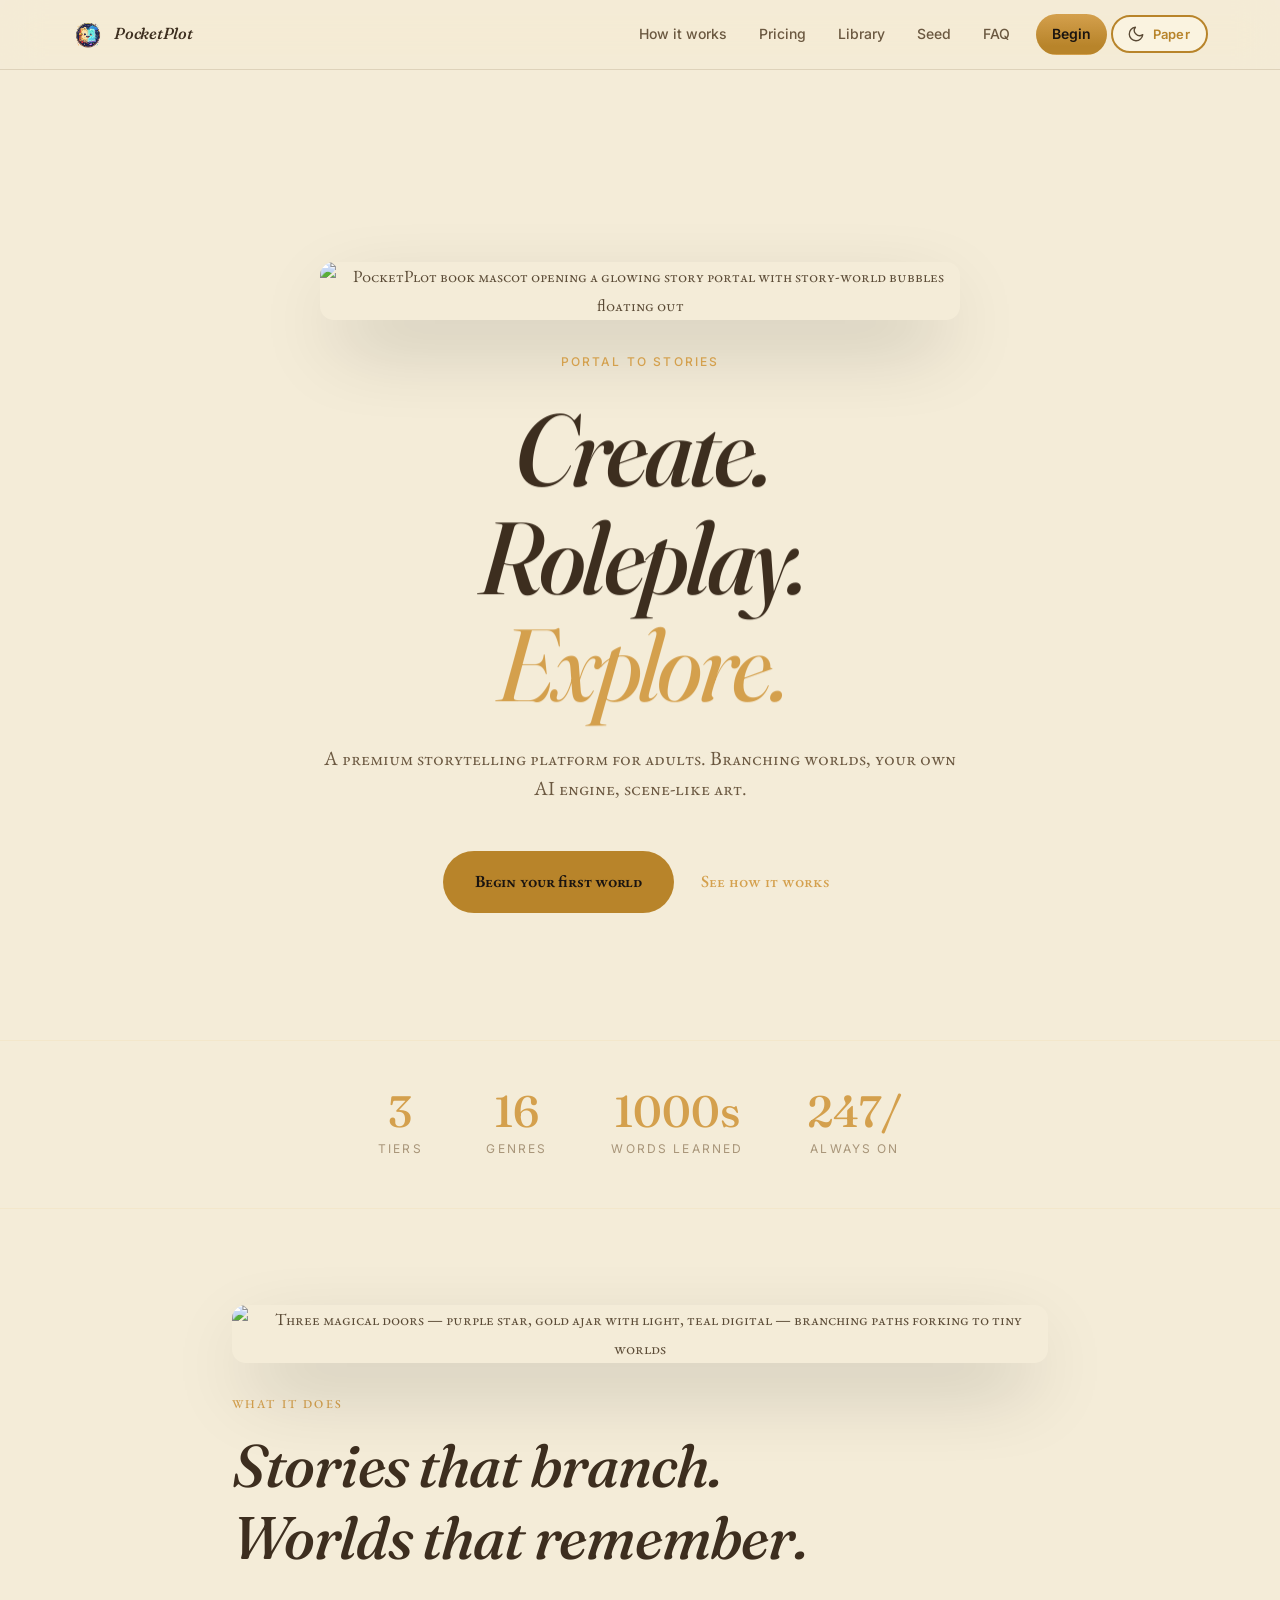
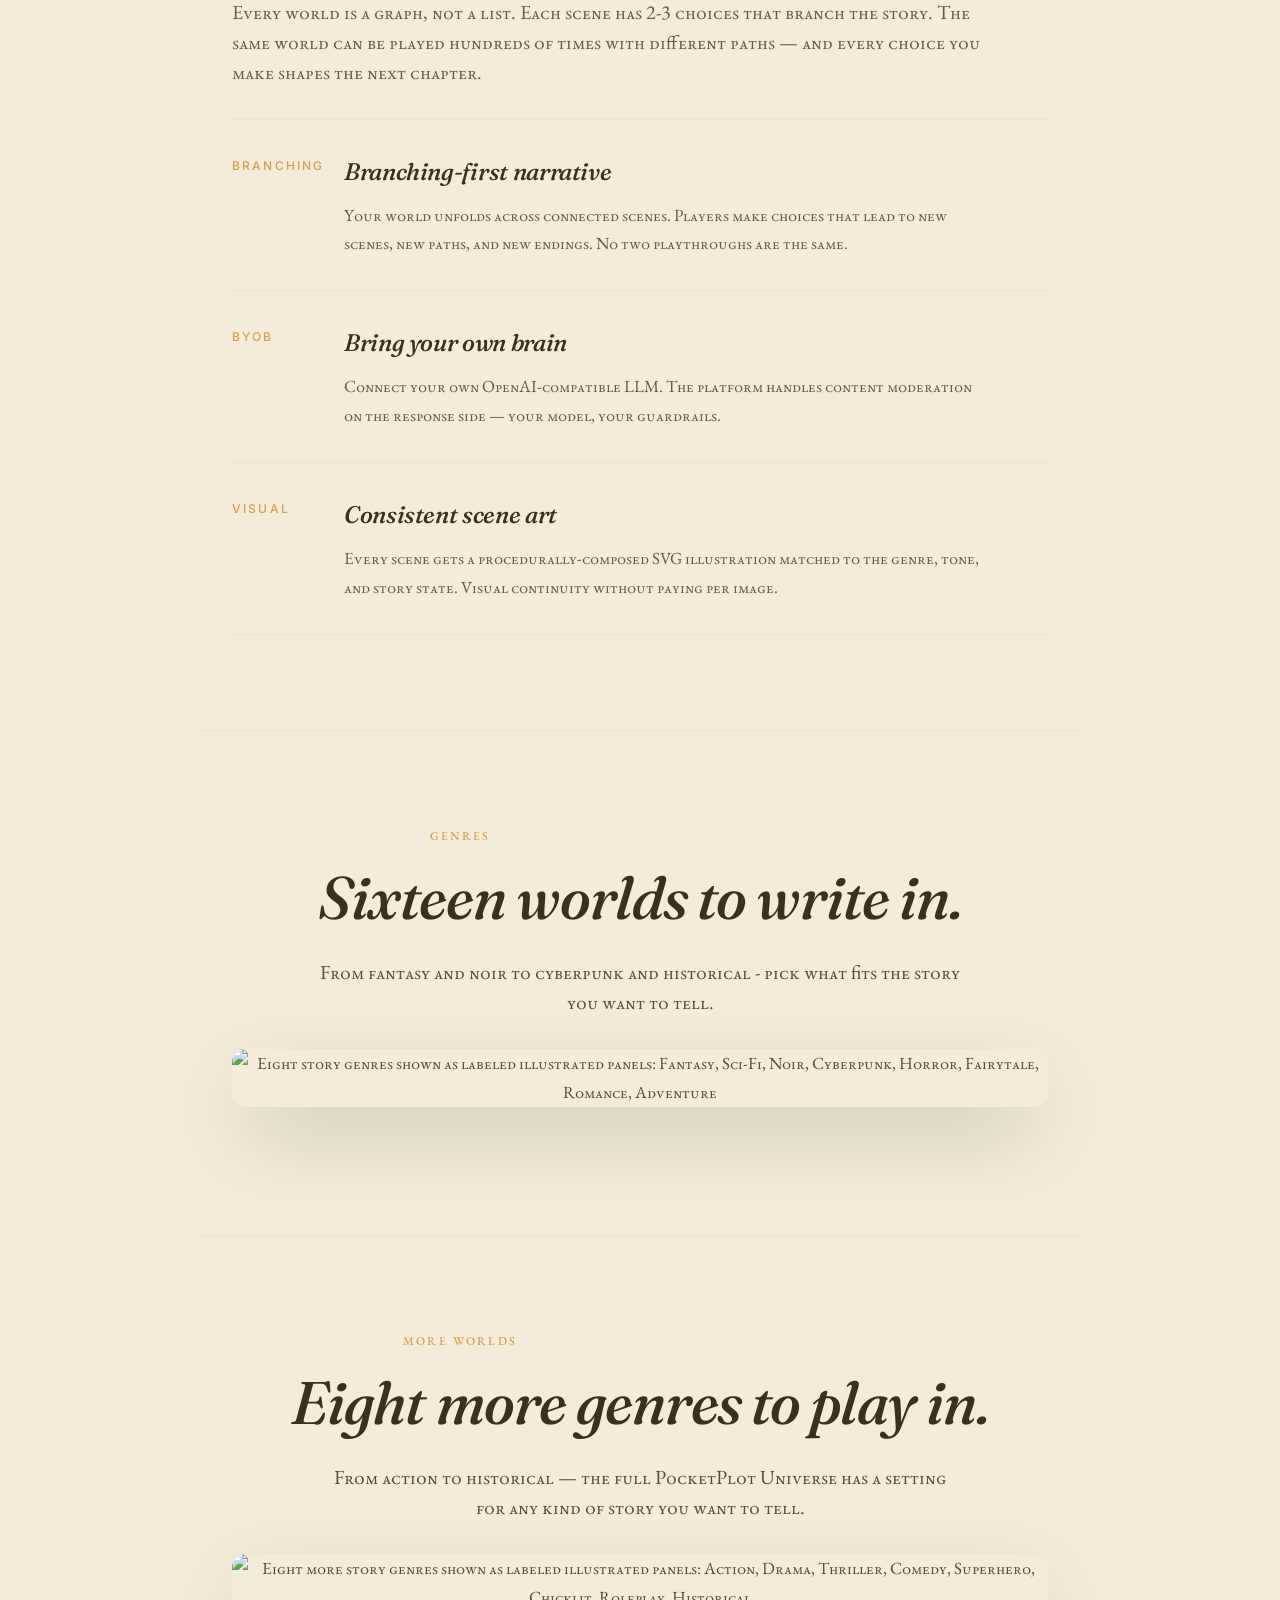
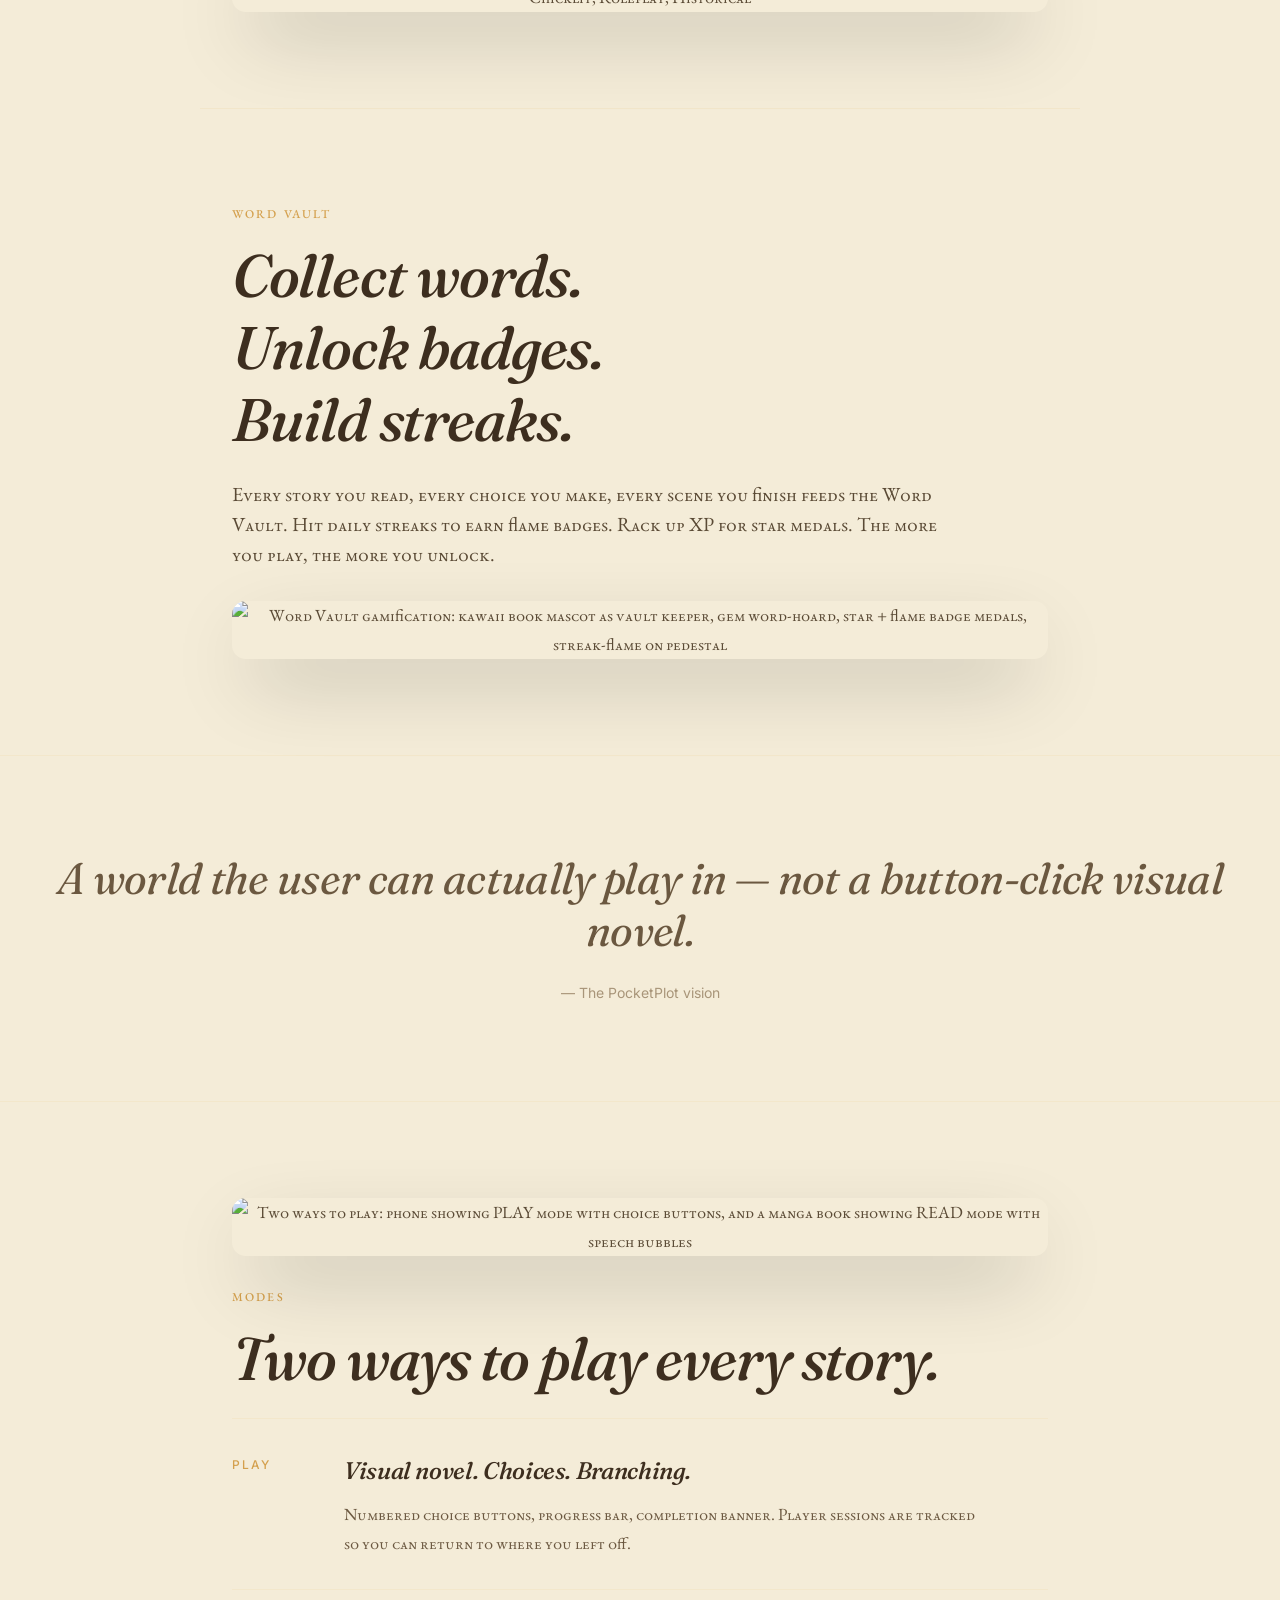
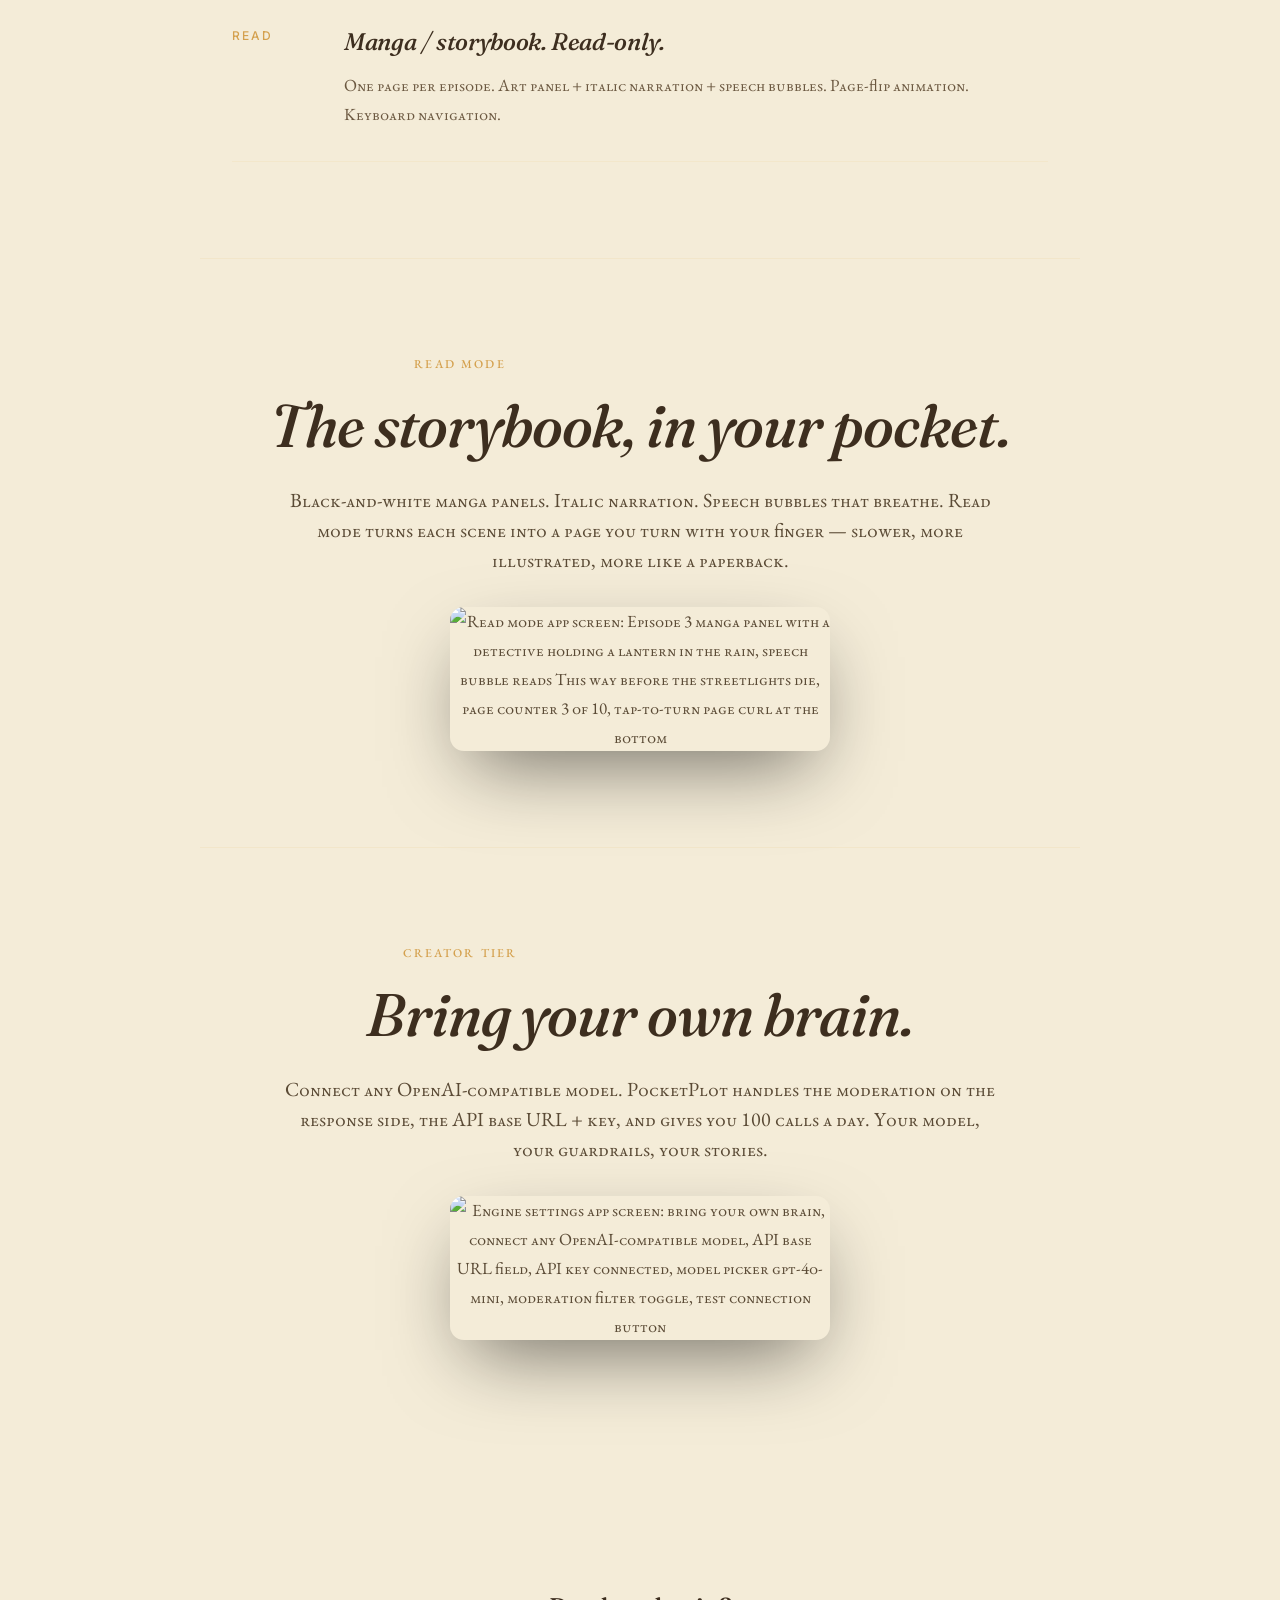
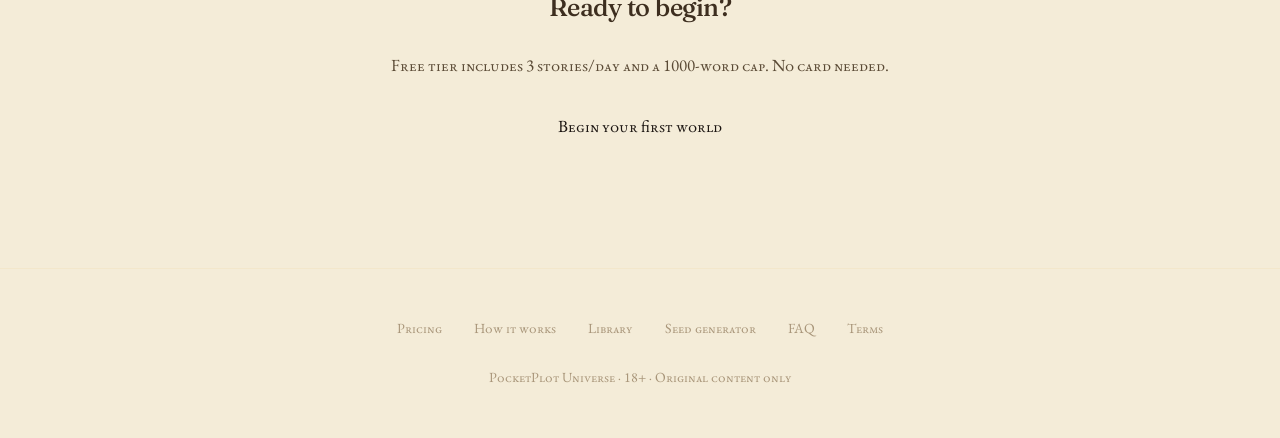
==== commit 4ecec674: "v36: batch 3 art integration - READ mode, BYOB settings, Word Vault screen, sticker sheet + /sticker" ====
--- a/index.html
+++ b/index.html
@@ -46,7 +46,7 @@
 <link rel="preconnect" href="https://fonts.googleapis.com">
 <link rel="preconnect" href="https://fonts.gstatic.com" crossorigin>
 <link href="https://fonts.googleapis.com/css2?family=Fraunces:ital,wght@0,400;0,500;0,600;1,400;1,500&family=EB+Garamond:ital,wght@0,400;0,500;0,600;1,400&family=Inter:wght@400;500;600;700&display=swap" rel="stylesheet">
-<link rel="stylesheet" href="/style.css?v=30">
+<link rel="stylesheet" href="/style.css?v=35">
 </head>
 <body>
 
@@ -240,6 +240,33 @@
   </div>
 </section>
 
+<section class="section reveal" style="text-align:center">
+  <p class="section-eyebrow">Read Mode</p>
+  <h2>The storybook, in your pocket.</h2>
+  <p style="margin:0 auto 32px;max-width:36em;color:var(--text-body)">
+    Black-and-white manga panels. Italic narration. Speech bubbles that breathe. Read mode turns each scene into a page you turn with your finger — slower, more illustrated, more like a paperback.
+  </p>
+  <figure class="reveal" style="margin:0 auto;max-width:380px;text-align:center">
+    <img src="/pocketplot_12_screenshot-read.jpg" alt="Read mode app screen: Episode 3 manga panel with a detective holding a lantern in the rain, speech bubble reads This way before the streetlights die, page counter 3 of 10, tap-to-turn page curl at the bottom"
+         loading="lazy"
+         style="width:100%;height:auto;display:block;border-radius:var(--radius-lg);box-shadow:0 30px 80px -20px rgba(0,0,0,0.55)">
+  </figure>
+</section>
+
+
+<section class="section reveal" style="text-align:center">
+  <p class="section-eyebrow">Creator tier</p>
+  <h2>Bring your own brain.</h2>
+  <p style="margin:0 auto 32px;max-width:36em;color:var(--text-body)">
+    Connect any OpenAI-compatible model. PocketPlot handles the moderation on the response side, the API base URL + key, and gives you 100 calls a day. Your model, your guardrails, your stories.
+  </p>
+  <figure class="reveal" style="margin:0 auto;max-width:380px;text-align:center">
+    <img src="/pocketplot_13_screenshot-byob.jpg" alt="Engine settings app screen: bring your own brain, connect any OpenAI-compatible model, API base URL field, API key connected, model picker gpt-4o-mini, moderation filter toggle, test connection button"
+         loading="lazy"
+         style="width:100%;height:auto;display:block;border-radius:var(--radius-lg);box-shadow:0 30px 80px -20px rgba(0,0,0,0.55)">
+  </figure>
+</section>
+
 <section class="cta-strip reveal">
   <h2>Ready to begin?</h2>
   <p class="lede" style="margin-bottom:32px;">Free tier includes 3 stories/day and a 1000-word cap. No card needed.</p>
--- a/style.css
+++ b/style.css
@@ -1043,3 +1043,48 @@
     transform: none !important;
   }
 }
+
+/* v35: Mobile bottom nav clearance (Charcoal QC bug 1) */
+@media (max-width: 720px) {
+  body {
+    padding-bottom: calc(56px + env(safe-area-inset-bottom, 0px));
+  }
+  .hero {
+    padding-bottom: max(var(--space-8), 32px);
+  }
+}
+
+/* v35: Mobile stats grid (Charcoal QC bug 4) */
+@media (max-width: 480px) {
+  .stats {
+    grid-template-columns: 1fr 1fr !important;
+    gap: 16px;
+  }
+  .stat {
+    text-align: center;
+  }
+}
+
+/* v35: v18-mini nav layout (Charcoal QC bug 2 follow-up) */
+header.v18-mini {
+  display: flex !important;
+  align-items: center;
+  justify-content: space-between;
+  gap: 12px;
+  flex-wrap: nowrap;
+}
+header.v18-mini > .brand {
+  flex-shrink: 0;
+}
+header.v18-mini > nav.v18 {
+  flex: 1 1 auto;
+  display: flex;
+  align-items: center;
+  gap: 16px;
+  justify-content: flex-end;
+  flex-wrap: wrap;
+}
+header.v18-mini > .theme-toggle {
+  flex-shrink: 0;
+  align-self: center;
+}
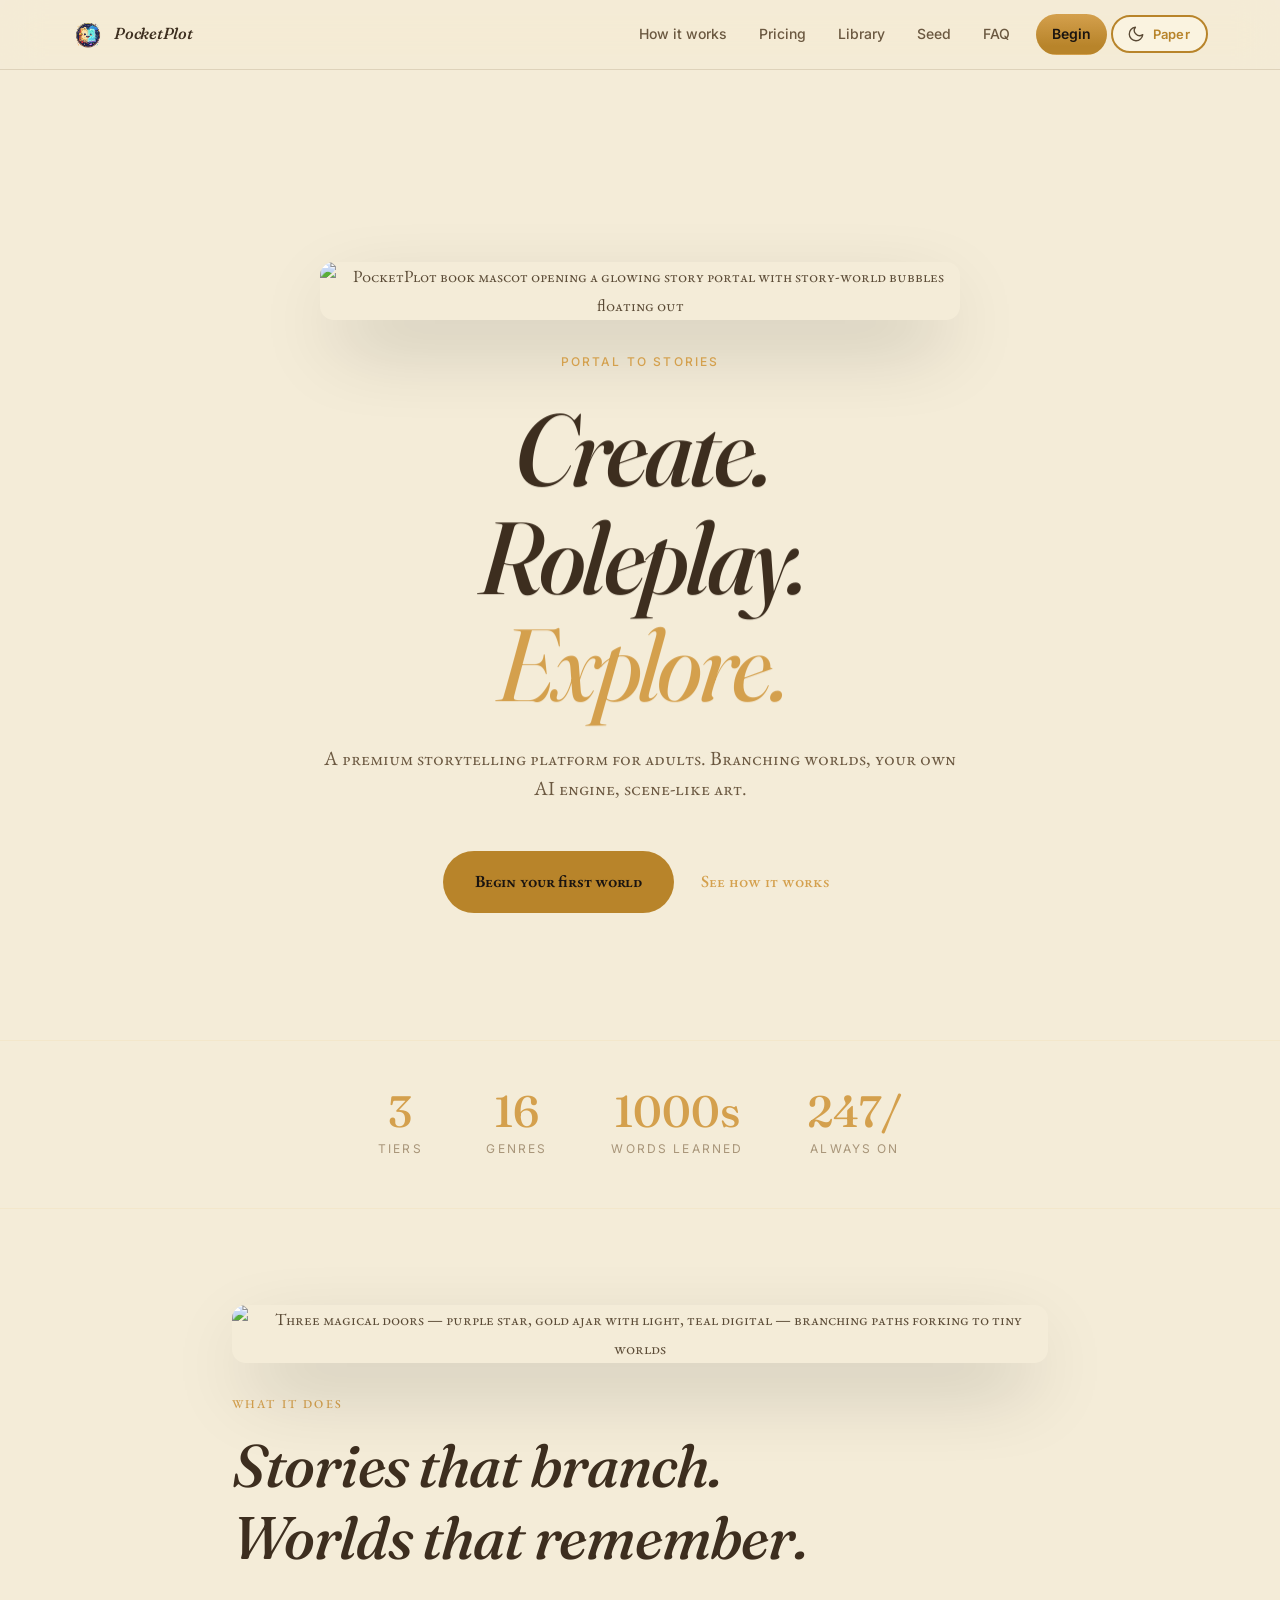
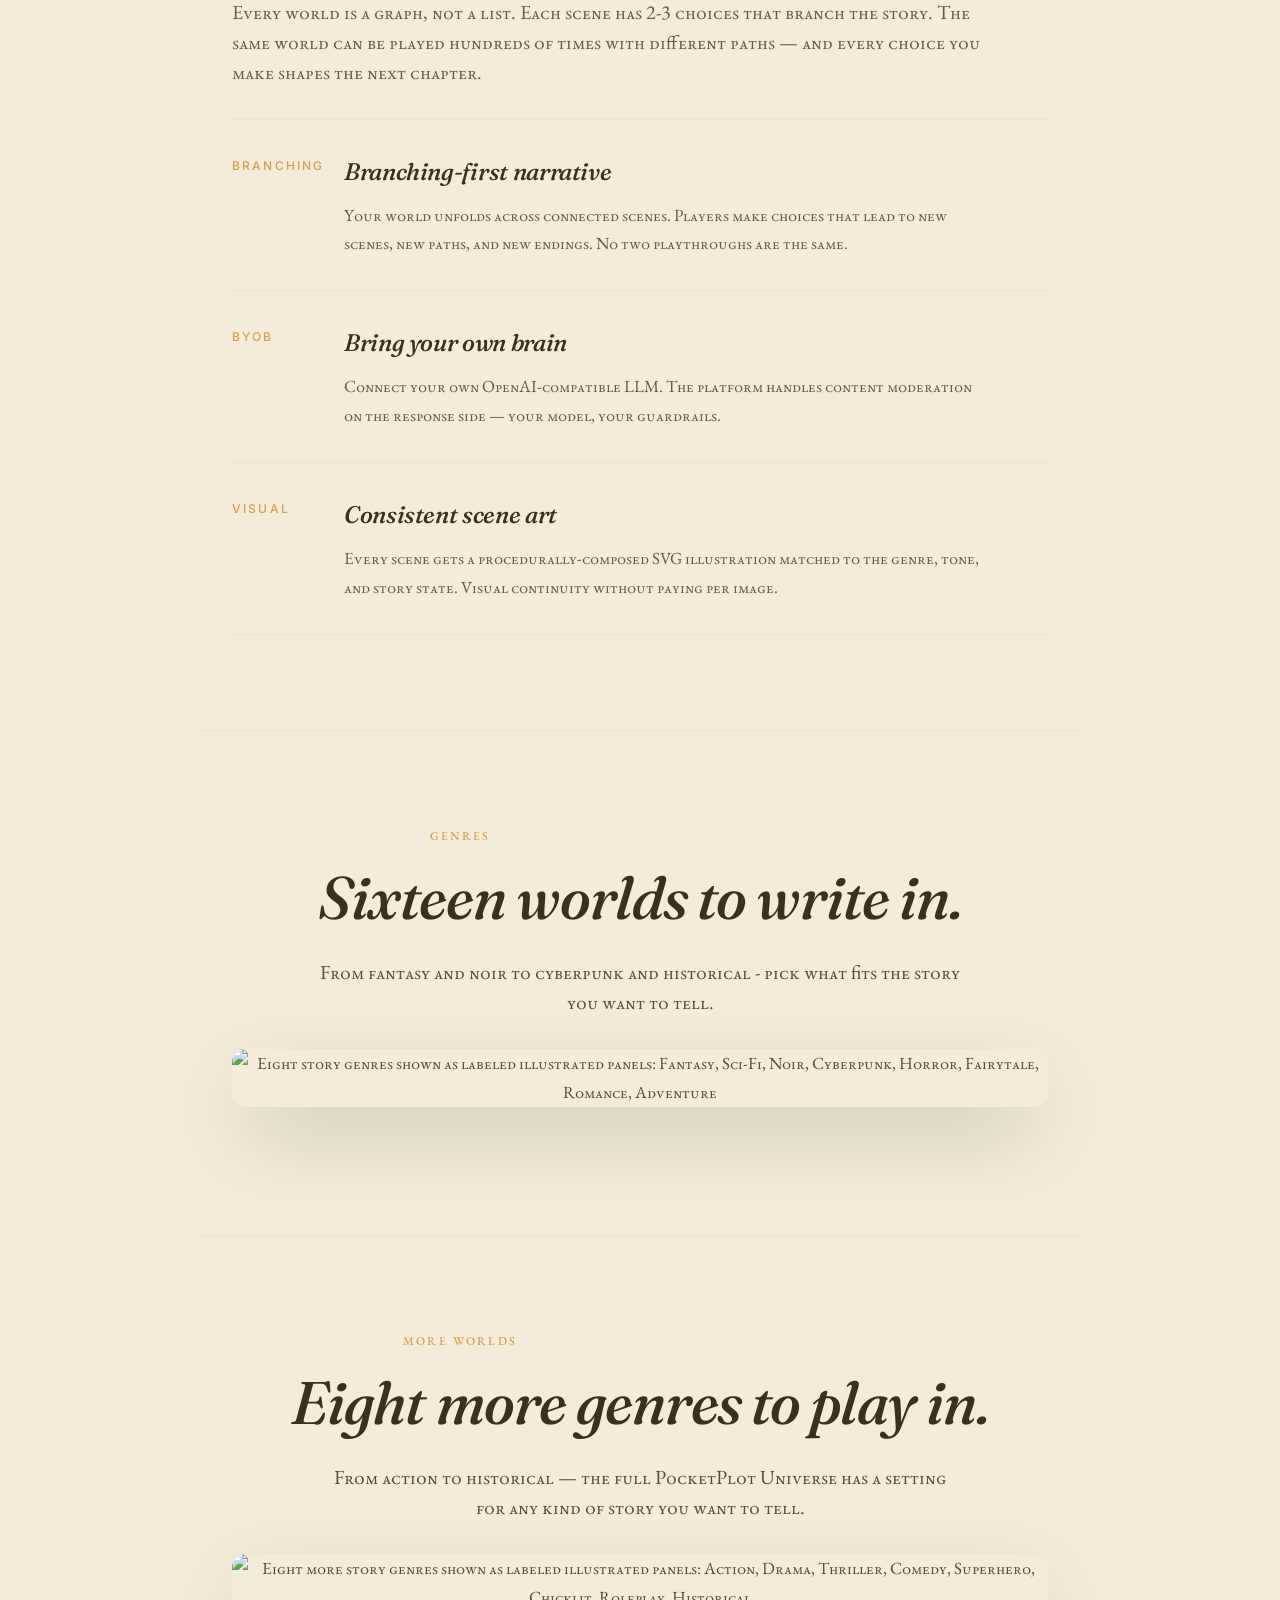
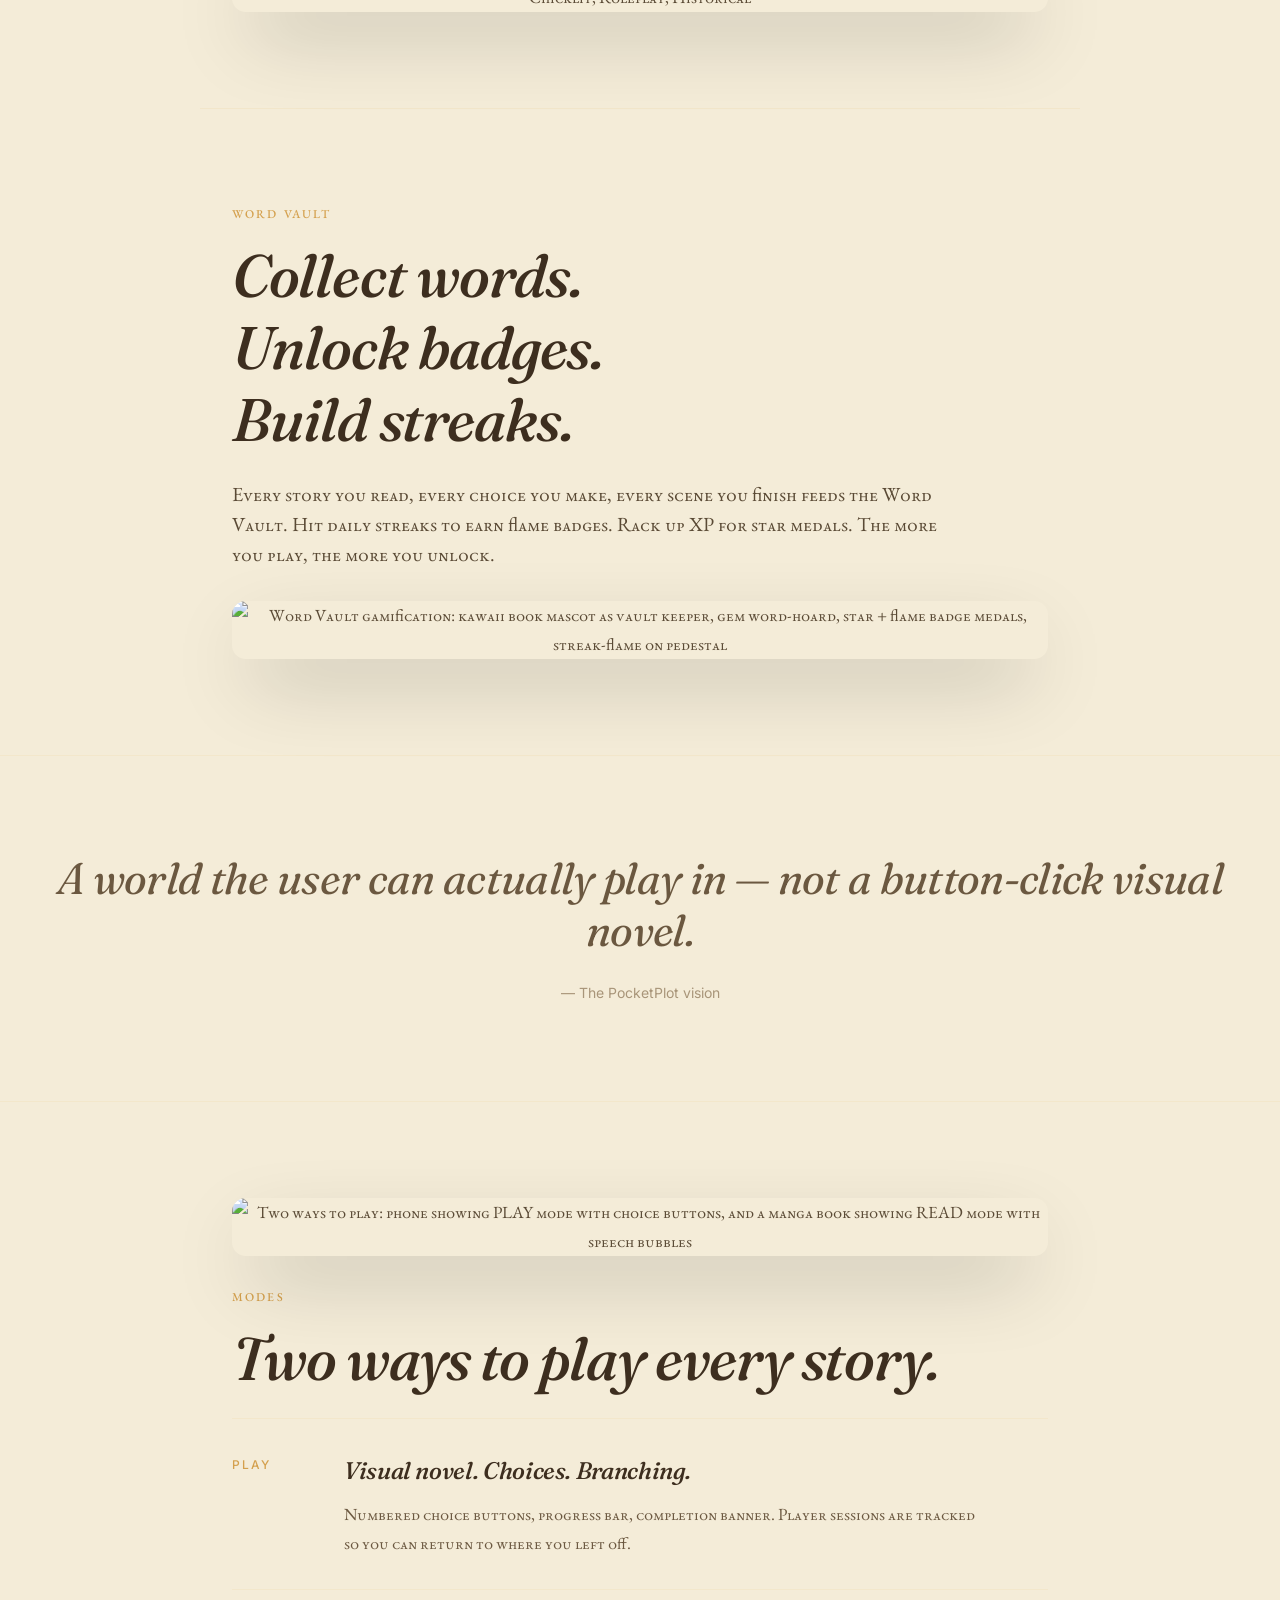
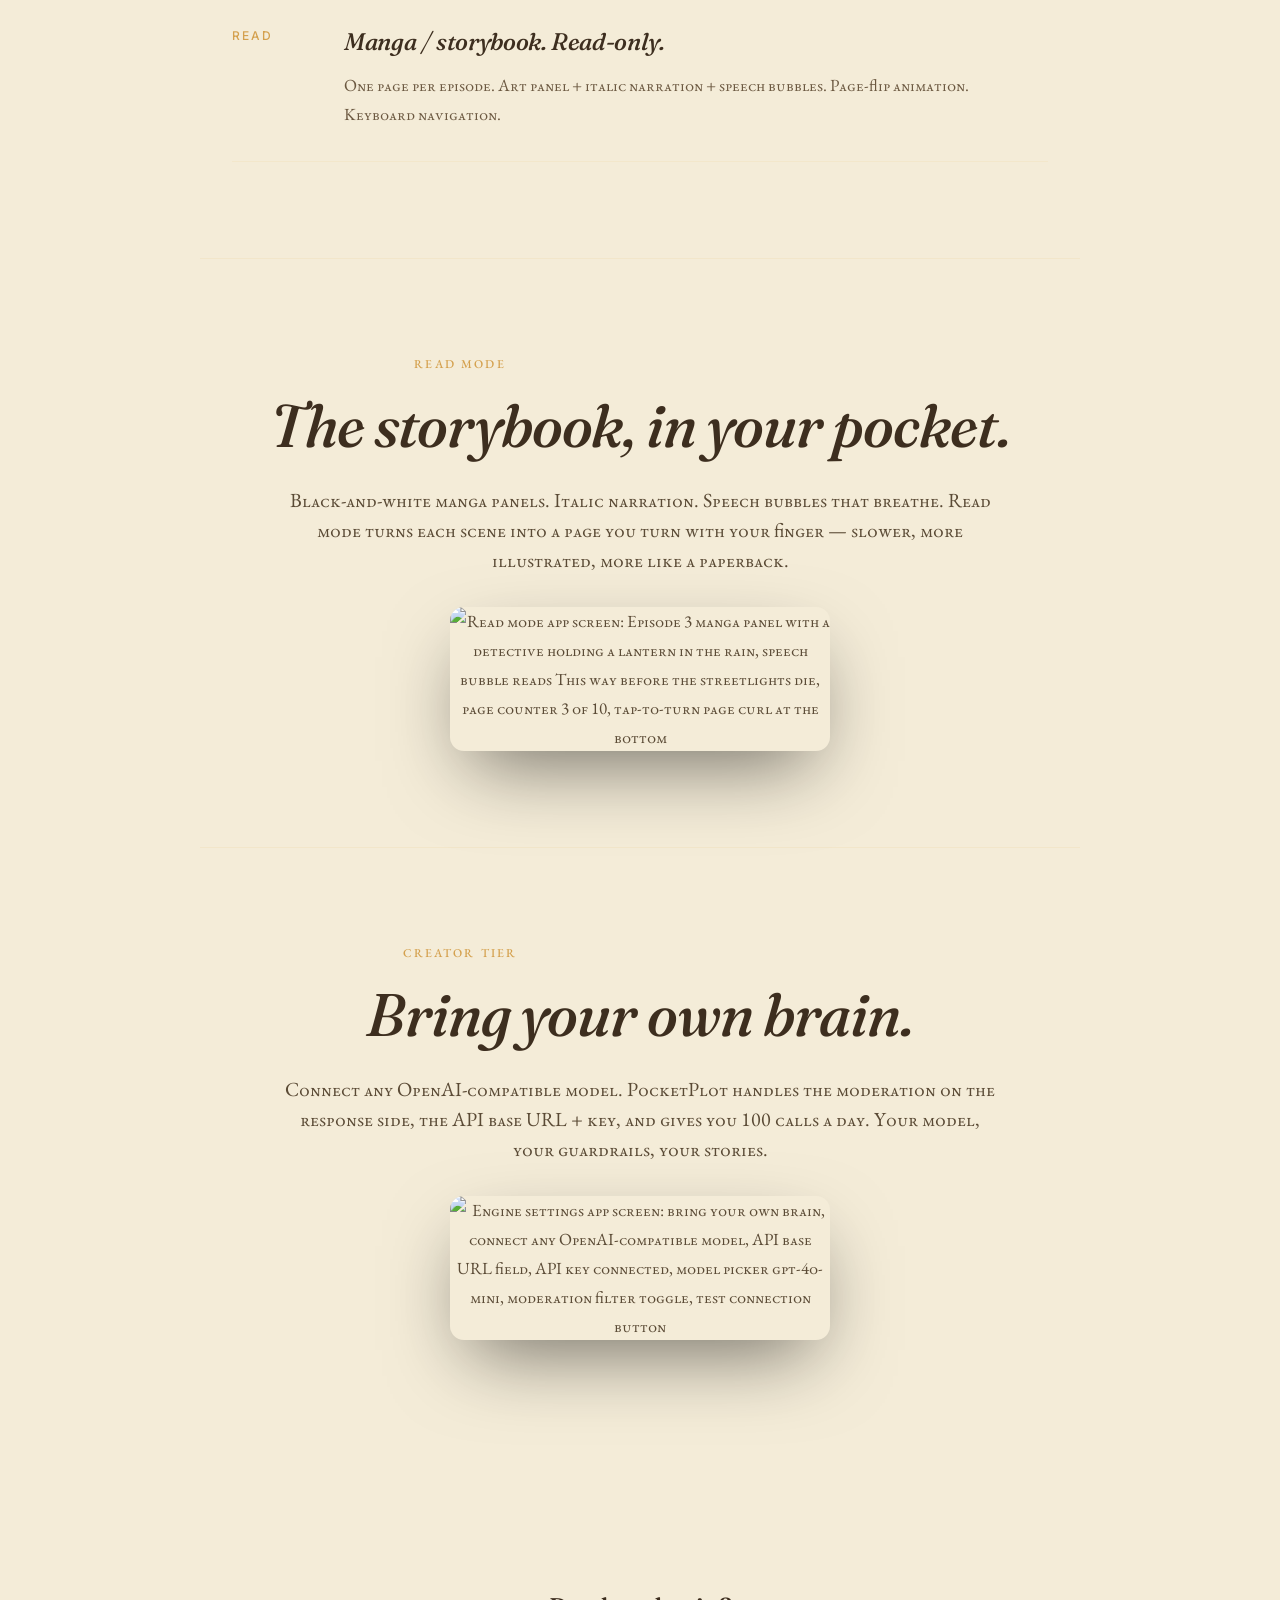
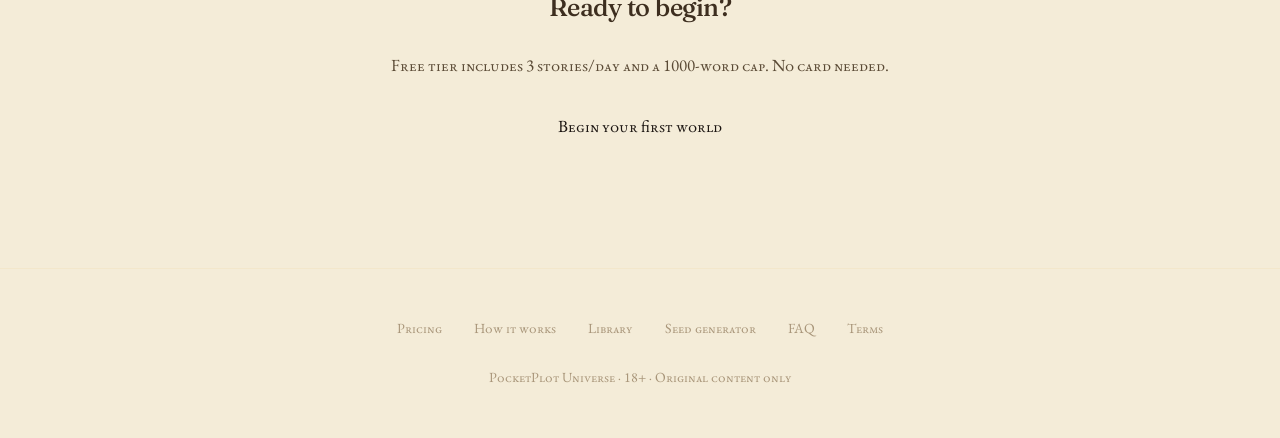
==== commit 903c09e5: "v38.6: Theme regression fix + OG cleanup + login terracotta fix + glyph unicode fix. Added pocketplo" ====
--- a/index.html
+++ b/index.html
@@ -36,13 +36,13 @@
 <meta property="og:title" content="PocketPlot Universe">
 <meta property="og:description" content="Premium storytelling for adults. Branching worlds, BYOB, scene-like art. 18+.">
 <meta property="og:type" content="website">
-<meta property="og:image" content="/pocketplot_06_og-card-1200x630.jpg">
-<meta property="og:image:width" content="1200">
-<meta property="og:image:height" content="630">
-<meta property="og:image:width" content="1200">
-<meta property="og:image:height" content="630">
+<meta property="og:image" content="https://pocketplot.app/pocketplot_16_launch_banner.jpg">
+<meta property="og:image:width" content="2560">
+<meta property="og:image:height" content="1414">
+<meta property="og:image:width" content="2560">
+<meta property="og:image:height" content="1414">
 <meta name="twitter:card" content="summary_large_image">
-<meta name="twitter:image" content="/pocketplot_06_og-card-1200x630.jpg">
+
 <link rel="preconnect" href="https://fonts.googleapis.com">
 <link rel="preconnect" href="https://fonts.gstatic.com" crossorigin>
 <link href="https://fonts.googleapis.com/css2?family=Fraunces:ital,wght@0,400;0,500;0,600;1,400;1,500&family=EB+Garamond:ital,wght@0,400;0,500;0,600;1,400&family=Inter:wght@400;500;600;700&display=swap" rel="stylesheet">
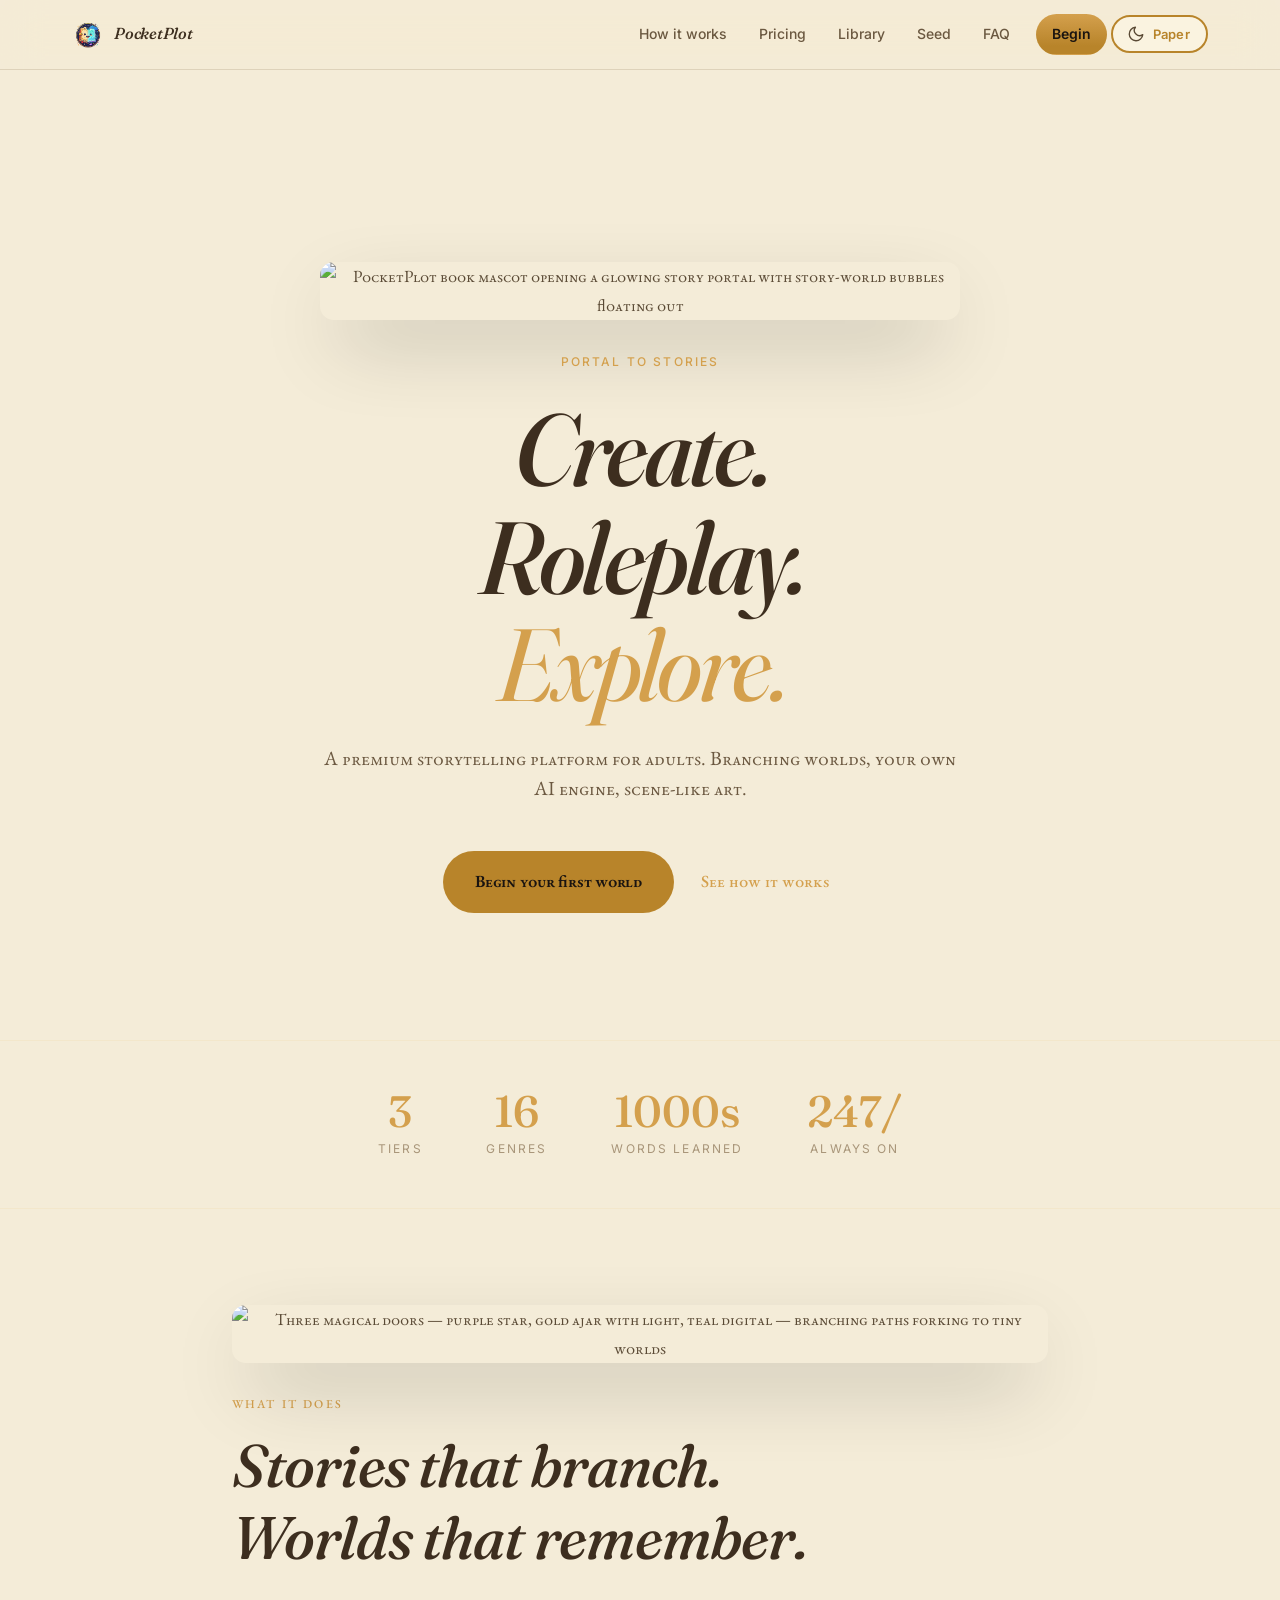
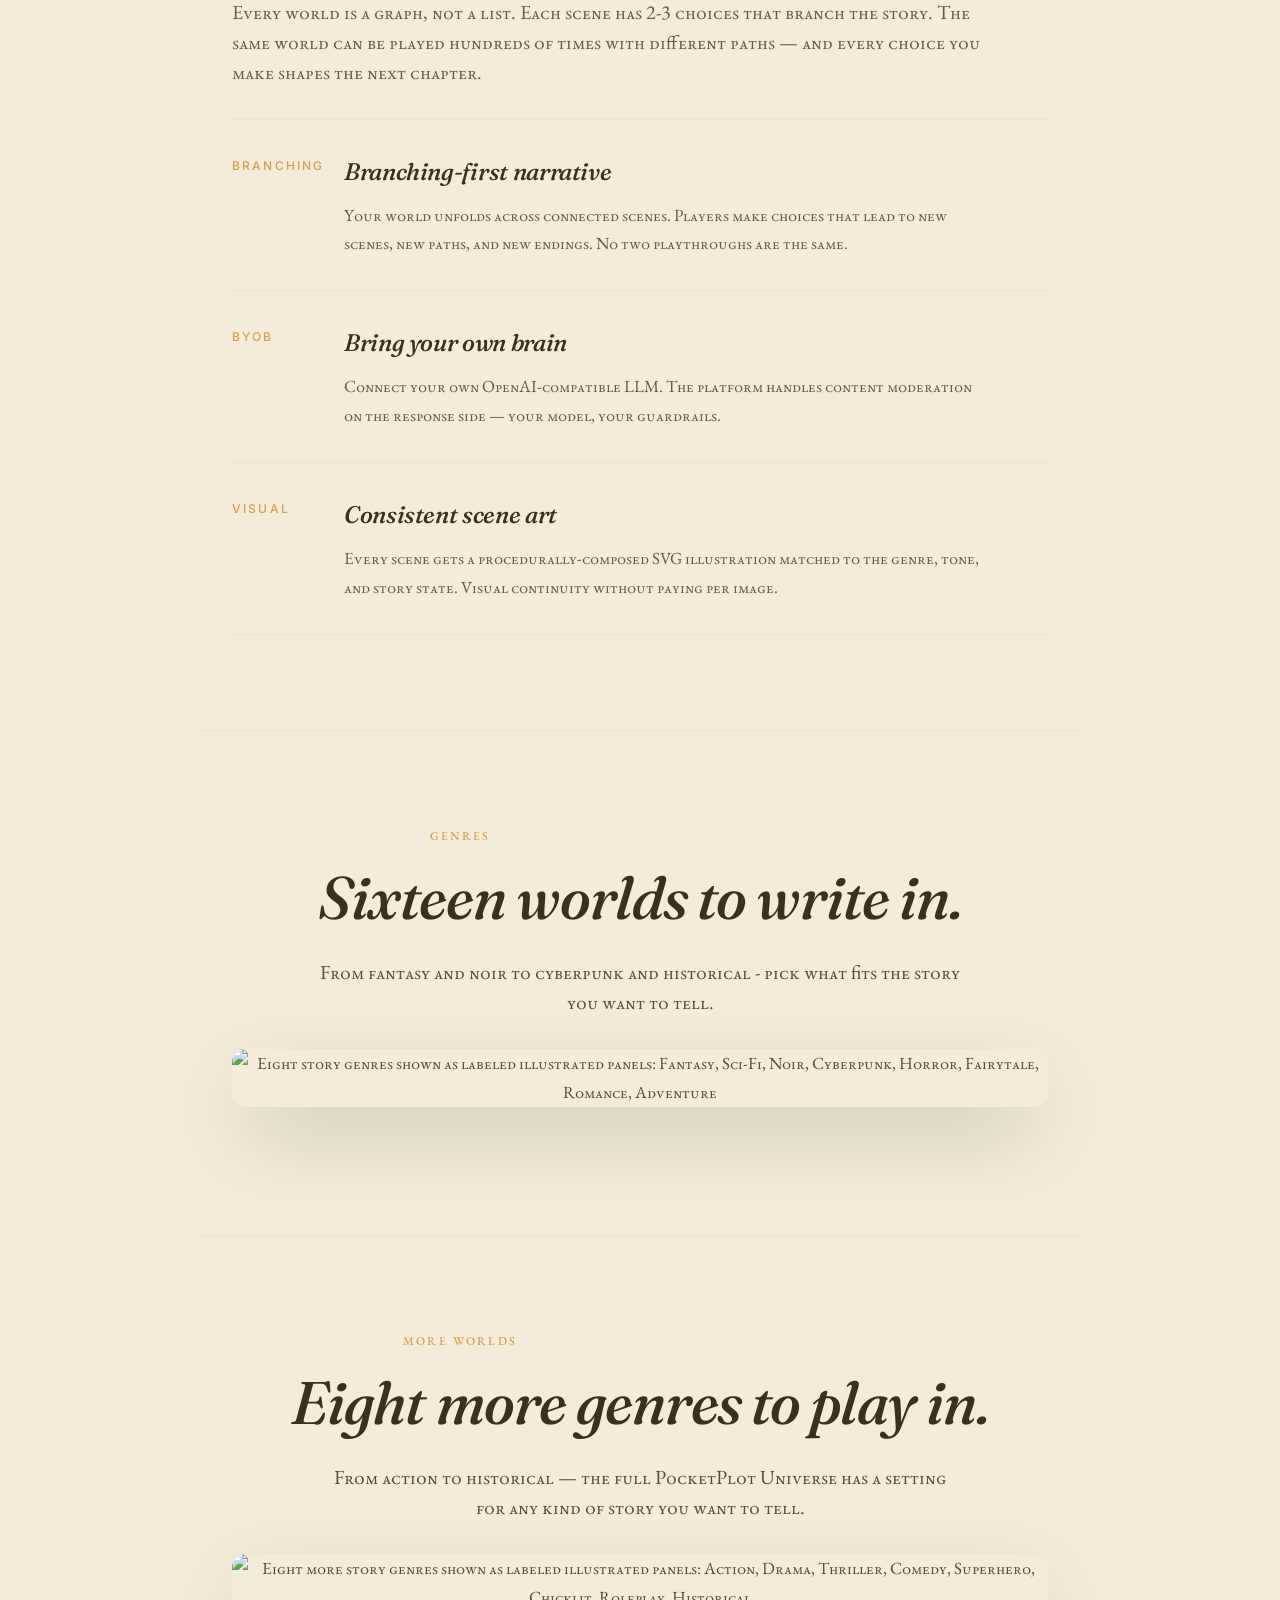
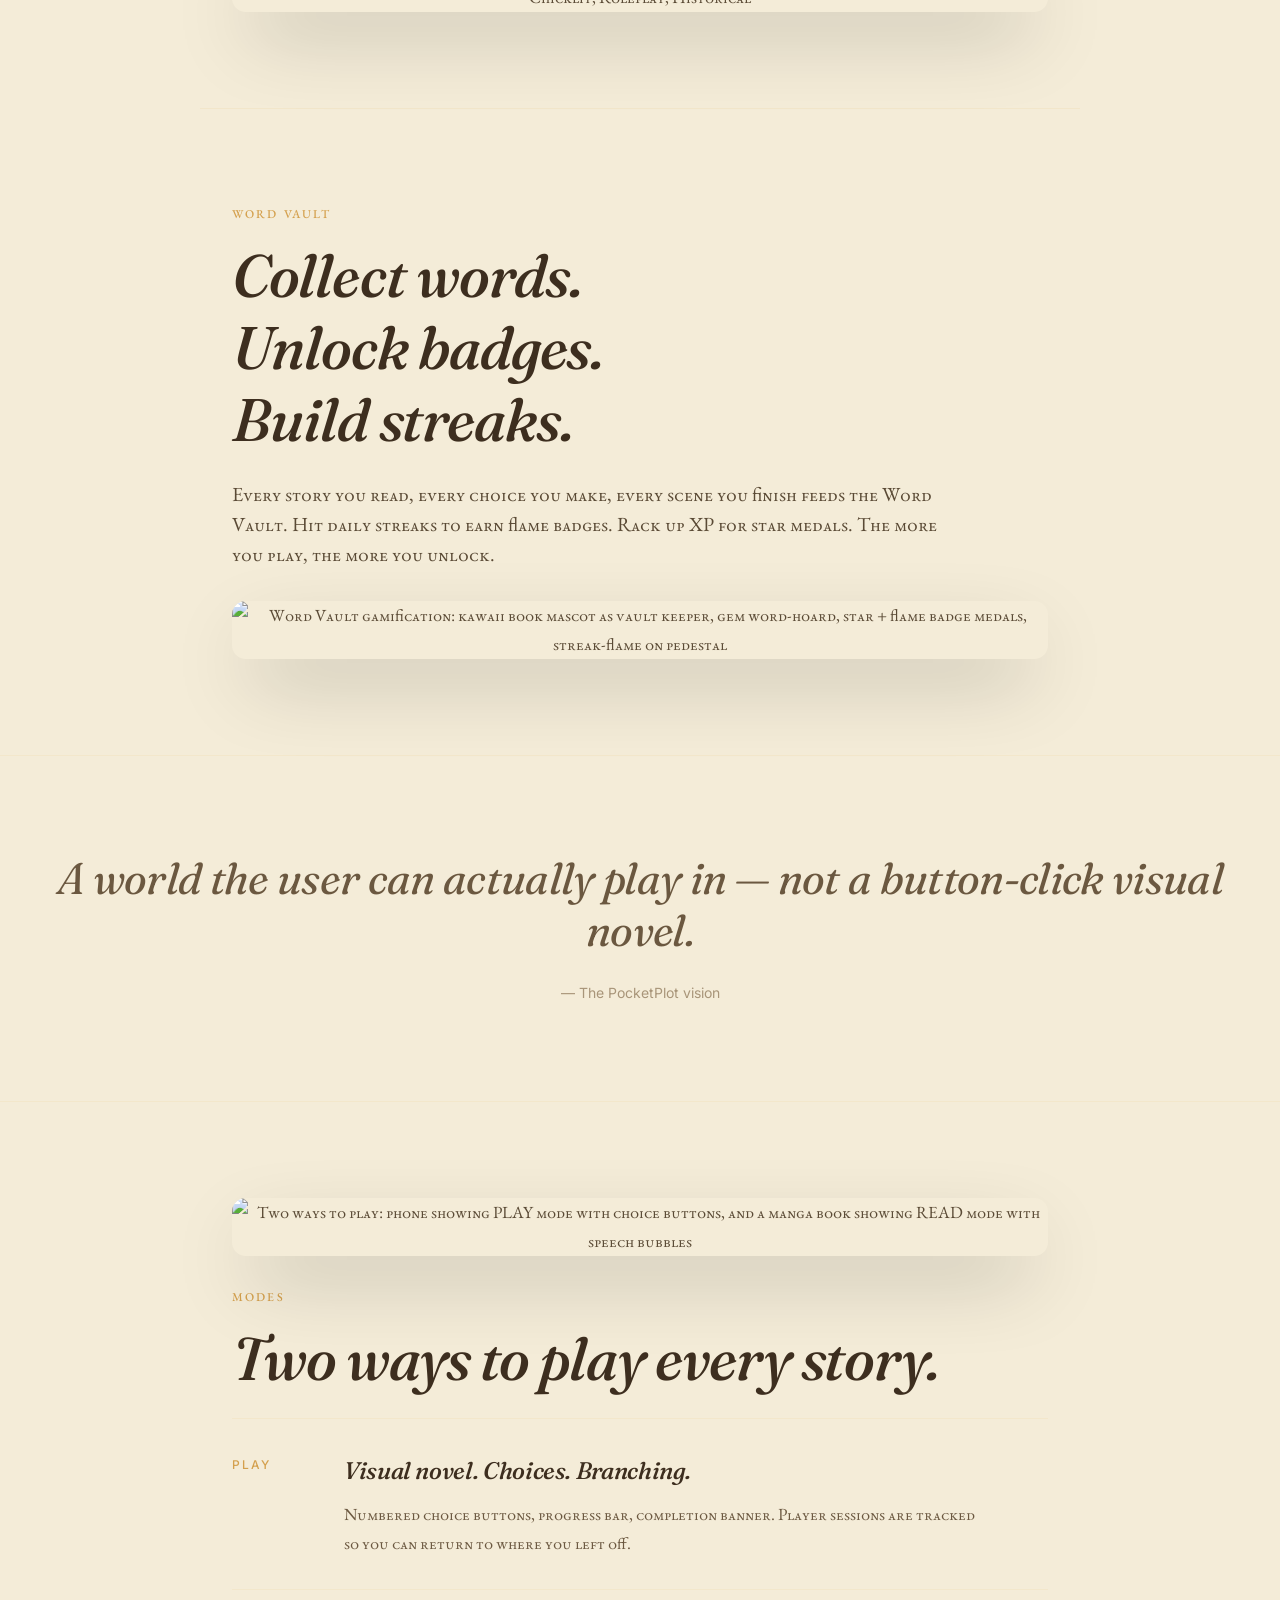
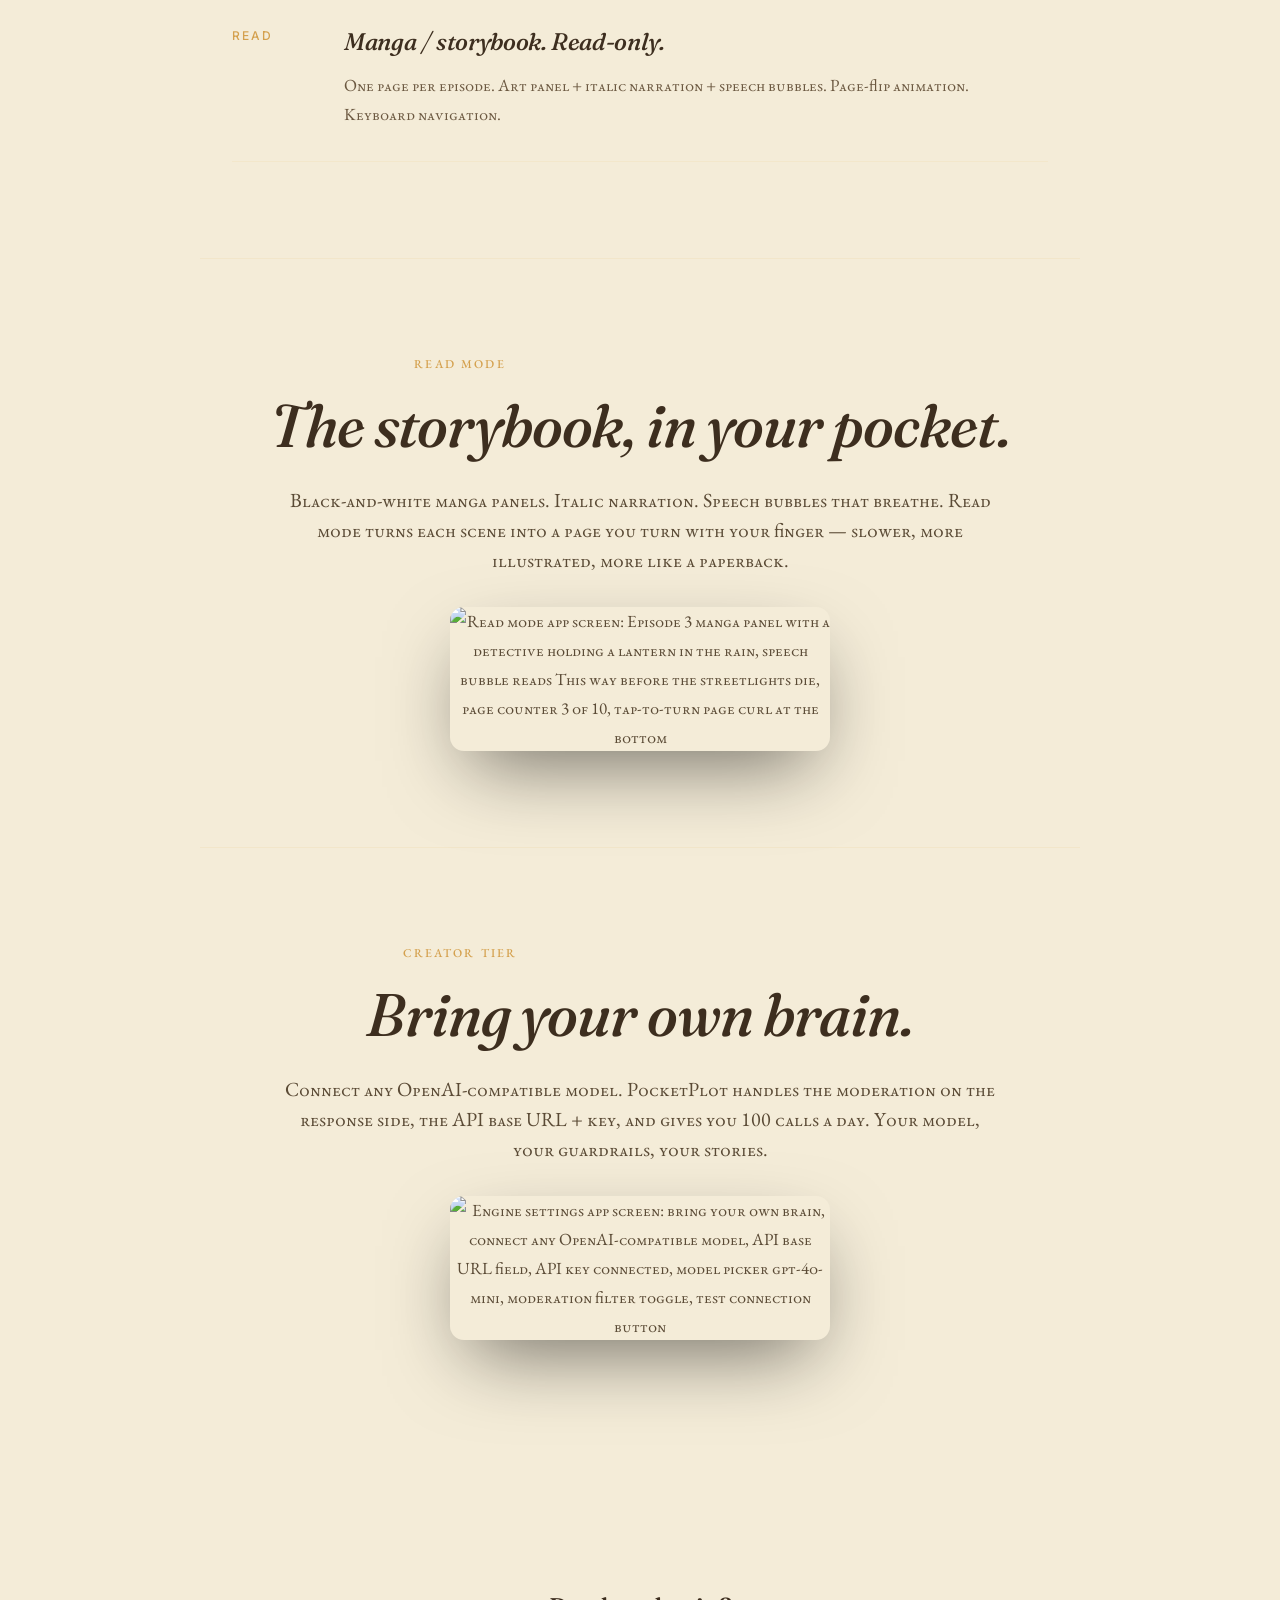
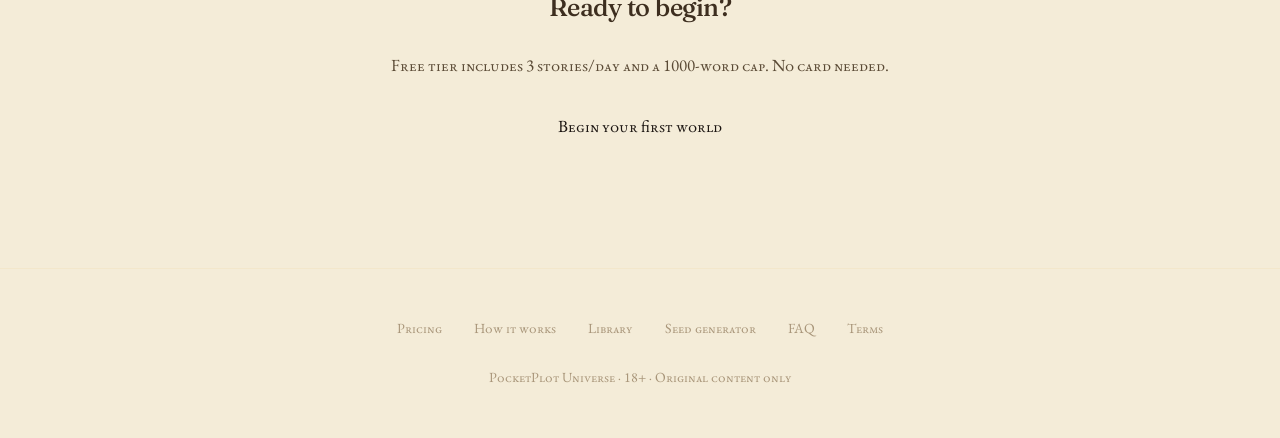
==== commit 3e588c00: "v38.8: Mobile hamburger nav + sticker CSS fixes + login footer + footer CTA + hero padding. Added ha" ====
--- a/index.html
+++ b/index.html
@@ -61,6 +61,12 @@
       <span class="word">PocketPlot</span>
     </a>
     <nav class="nav-links">
+      <button class="hamburger" type="button" aria-label="Open menu">
+        <svg viewBox="0 0 24 24" fill="none" xmlns="http://www.w3.org/2000/svg" aria-hidden="true">
+          <path d="M4 6h16M4 12h16M4 18h16" stroke="currentColor" stroke-width="1.8" stroke-linecap="round"/>
+        </svg>
+        Menu
+      </button>
       <a href="/how-it-works" class="link">How it works</a>
       <a href="/pricing" class="link">Pricing</a>
       <a href="/library" class="link">Library</a>
@@ -445,5 +451,51 @@
 })();
 </script>
 <!-- v33 motion system applied -->
+<div class="mobile-menu-overlay"></div>
+<nav class="mobile-menu">
+  <button class="close" type="button" aria-label="Close menu">&times;</button>
+  <a href="/how-it-works">How it works</a>
+  <a href="/pricing">Pricing</a>
+  <a href="/library">Library</a>
+  <a href="/seed">Seed</a>
+  <a href="/remix">Remix</a>
+  <a href="/faq">FAQ</a>
+  <a href="/signup" style="color:var(--brand);font-weight:700;padding-top:24px;">Begin your first world →</a>
+</nav>
+<script>
+(function() {
+  function setupHamburger() {
+    var btn = document.querySelector('.hamburger');
+    var menu = document.querySelector('.mobile-menu');
+    var overlay = document.querySelector('.mobile-menu-overlay');
+    if (!btn || !menu) return;
+    function open() {
+      menu.classList.add('open');
+      if (overlay) overlay.classList.add('open');
+      document.body.style.overflow = 'hidden';
+    }
+    function close() {
+      menu.classList.remove('open');
+      if (overlay) overlay.classList.remove('open');
+      document.body.style.overflow = '';
+    }
+    btn.addEventListener('click', function() {
+      if (menu.classList.contains('open')) close();
+      else open();
+    });
+    var closeBtn = menu.querySelector('.close');
+    if (closeBtn) closeBtn.addEventListener('click', close);
+    if (overlay) overlay.addEventListener('click', close);
+    document.addEventListener('keydown', function(e) {
+      if (e.key === 'Escape' && menu.classList.contains('open')) close();
+    });
+  }
+  if (document.readyState === 'loading') {
+    document.addEventListener('DOMContentLoaded', setupHamburger);
+  } else {
+    setupHamburger();
+  }
+})();
+</script>
 </body>
 </html>
--- a/style.css
+++ b/style.css
@@ -1050,18 +1050,22 @@
     padding-bottom: calc(56px + env(safe-area-inset-bottom, 0px));
   }
   .hero {
-    padding-bottom: max(var(--space-8), 32px);
+    padding-bottom: calc(56px + 80px + env(safe-area-inset-bottom, 0px));
   }
 }
 
 /* v35: Mobile stats grid (Charcoal QC bug 4) */
 @media (max-width: 480px) {
   .stats {
+    display: grid !important;
     grid-template-columns: 1fr 1fr !important;
     gap: 16px;
   }
   .stat {
     text-align: center;
+  }
+  .stat .n {
+    white-space: nowrap;
   }
 }
 
@@ -1088,3 +1092,73 @@
   flex-shrink: 0;
   align-self: center;
 }
+
+
+/* v38.8: Mobile hamburger nav */
+.hamburger {
+  display: none;
+  background: var(--bg-elevated);
+  border: 1.5px solid var(--brand);
+  border-radius: var(--radius-md);
+  padding: 8px 12px;
+  cursor: pointer;
+  color: var(--text-heading);
+  font-family: var(--font-ui);
+  font-weight: 600;
+  font-size: 14px;
+  align-items: center;
+  gap: 6px;
+}
+.hamburger svg { width: 18px; height: 18px; }
+.mobile-menu {
+  display: none;
+  position: fixed;
+  top: 0; right: 0; bottom: 0;
+  width: 280px;
+  background: var(--bg);
+  border-left: 1px solid var(--border);
+  padding: 80px 28px 28px;
+  z-index: 100;
+  overflow-y: auto;
+  flex-direction: column;
+  gap: 0;
+}
+.mobile-menu.open { display: flex; }
+.mobile-menu a {
+  font-family: var(--font-ui);
+  font-size: 16px;
+  font-weight: 500;
+  color: var(--text-heading);
+  text-decoration: none;
+  padding: 14px 0;
+  border-bottom: 1px solid var(--border);
+  display: block;
+}
+.mobile-menu a:hover { color: var(--brand); }
+.mobile-menu .close {
+  position: absolute;
+  top: 18px;
+  right: 18px;
+  background: transparent;
+  border: 1.5px solid var(--border);
+  color: var(--text-heading);
+  width: 36px; height: 36px;
+  border-radius: 50%;
+  cursor: pointer;
+  font-size: 18px;
+  display: flex; align-items: center; justify-content: center;
+}
+.mobile-menu-overlay {
+  display: none;
+  position: fixed;
+  top: 0; left: 0; right: 0; bottom: 0;
+  background: rgba(0,0,0,0.5);
+  z-index: 99;
+}
+.mobile-menu-overlay.open { display: block; }
+
+@media (max-width: 760px) {
+  .hamburger { display: inline-flex; }
+  /* Hide desktop nav links on mobile */
+  header .nav-links { display: none; }
+}
